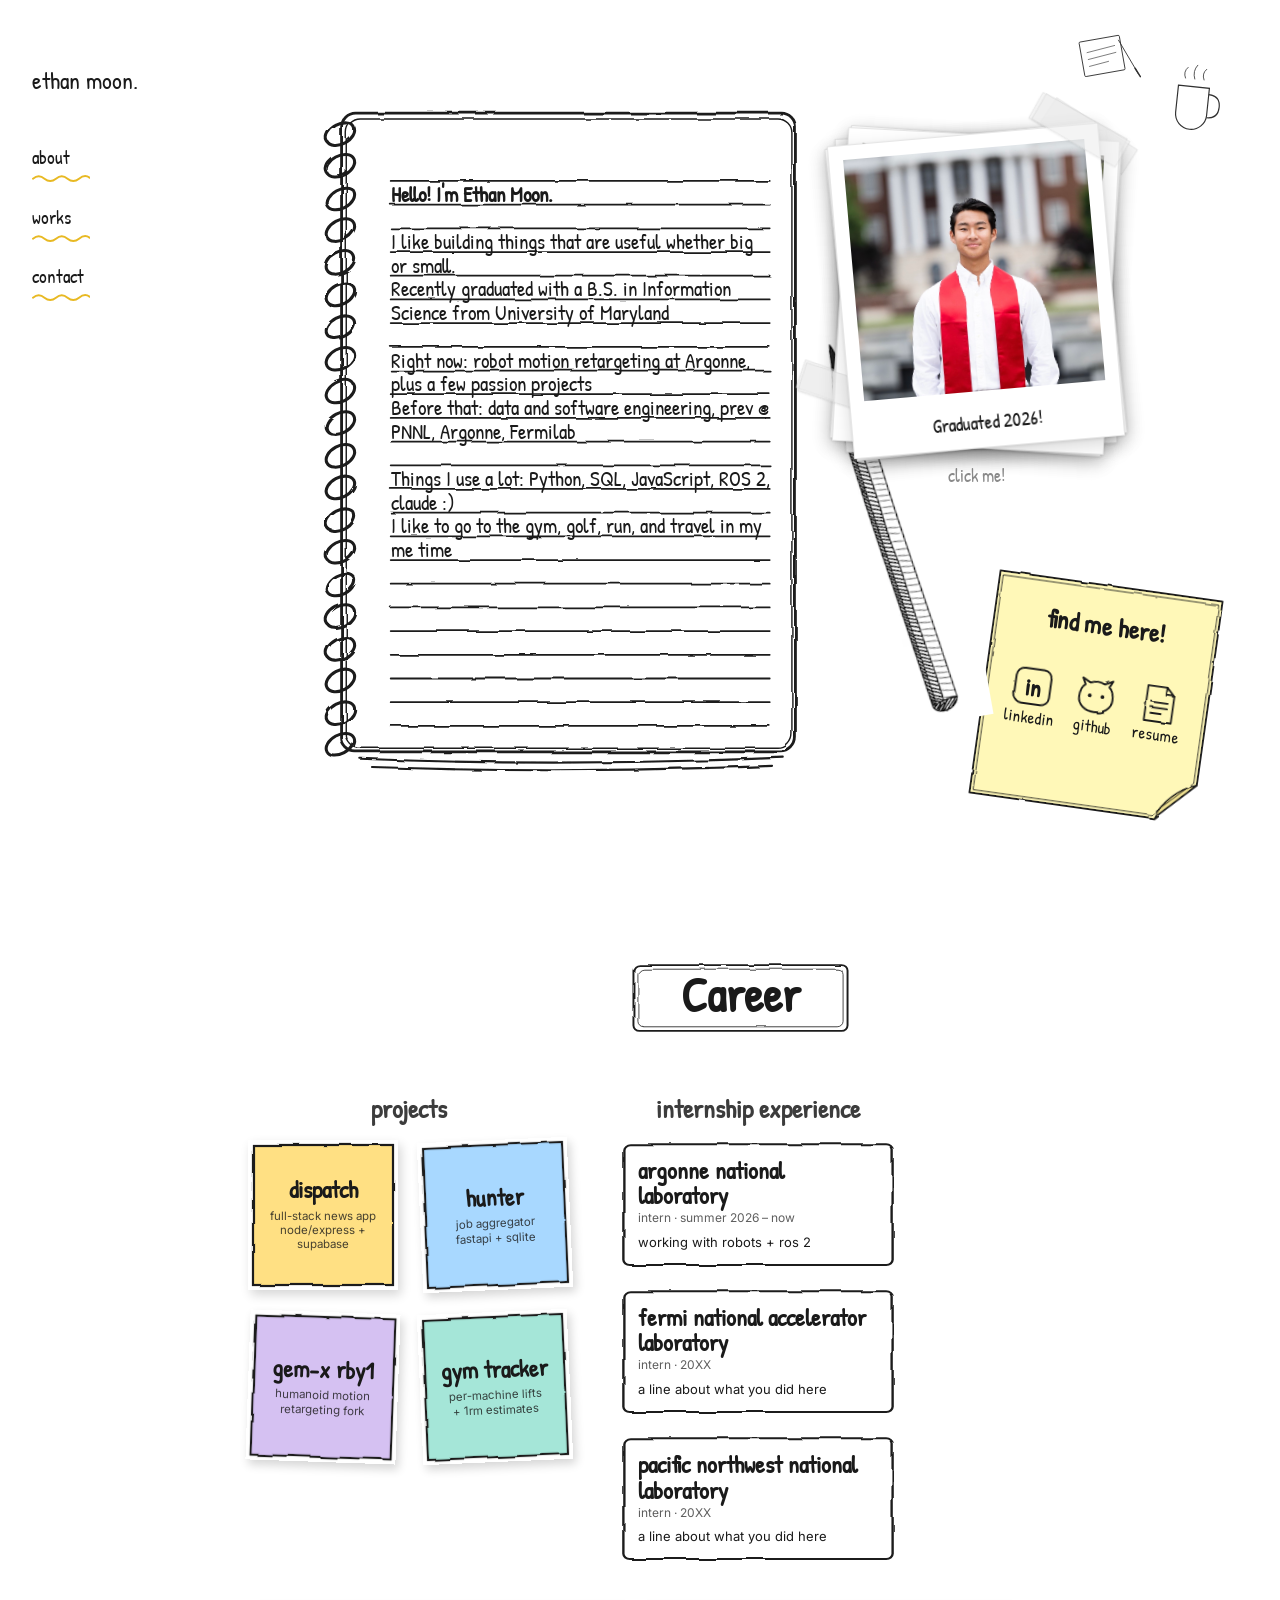
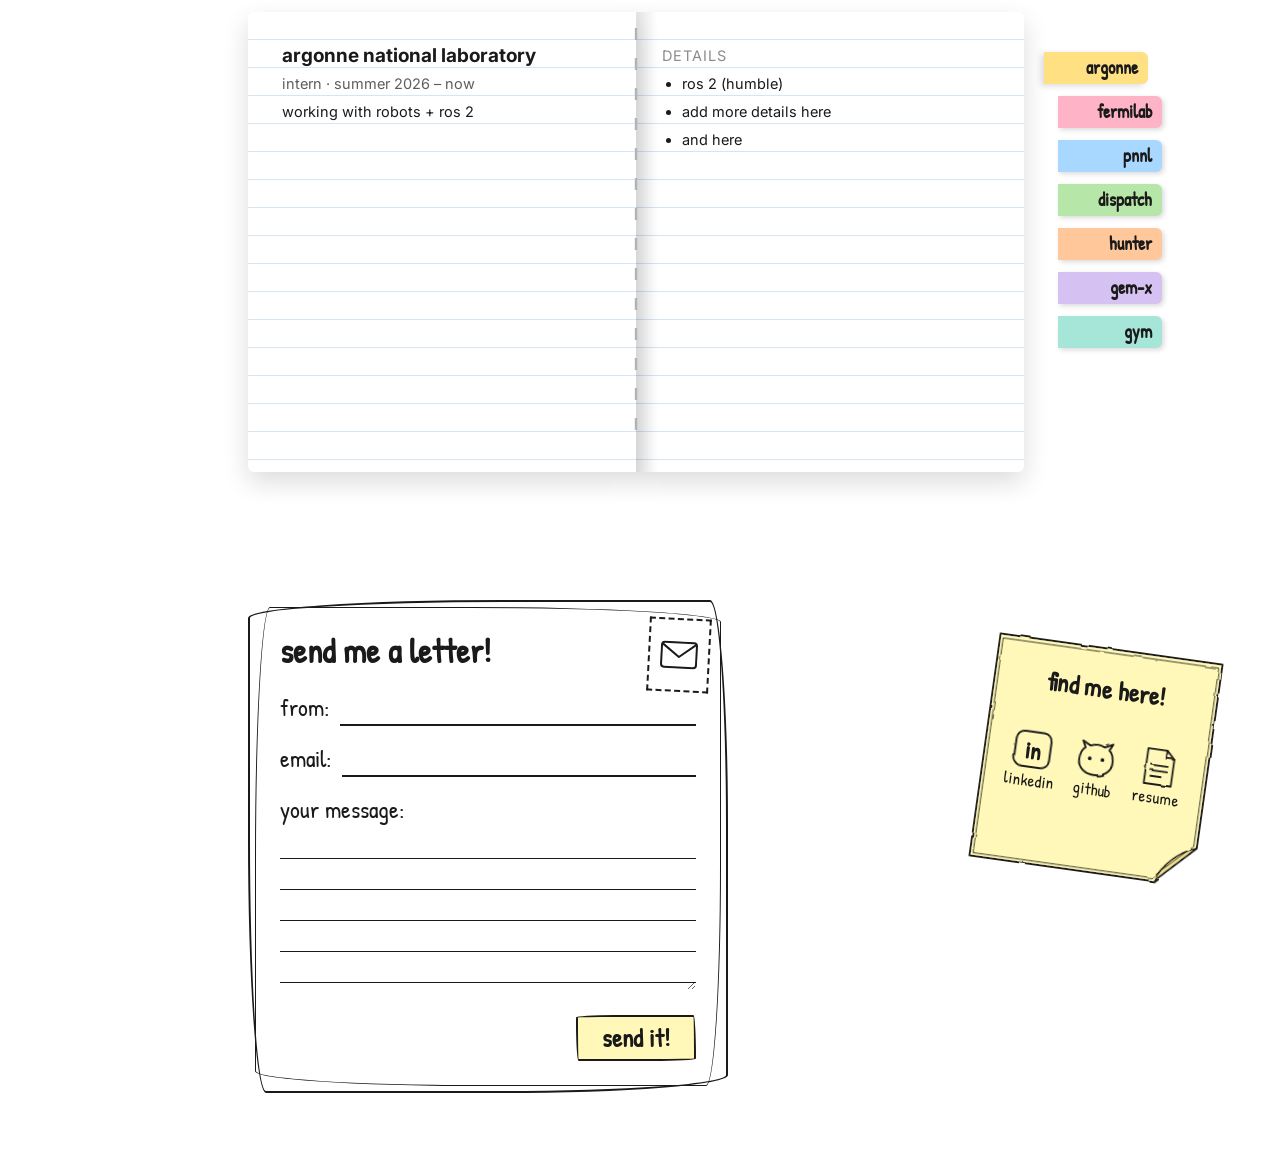
==== index.html @ f95b5dbd "Rework works layout: projects grid + internships, notebook below - Projects go from a single row of " ====
<!DOCTYPE html>
<html lang="en">
<head>
  <meta charset="UTF-8">
  <meta name="viewport" content="width=device-width, initial-scale=1.0">
  <title>ethan moon.</title>
  <link rel="preconnect" href="https://fonts.googleapis.com">
  <link rel="preconnect" href="https://fonts.gstatic.com" crossorigin>
  <link href="https://fonts.googleapis.com/css2?family=Inter:wght@400&family=Patrick+Hand&display=swap" rel="stylesheet">
  <link rel="stylesheet" href="style.css">
</head>
<body>
  <aside class="sidebar">
    <div class="sidebar__brand">ethan moon.</div>
    <nav class="sidebar__nav">
      <a href="#about" class="sidebar__nav-link sidebar__nav-link--active" aria-current="true">
        about
        <svg class="squiggle" viewBox="0 0 60 10" aria-hidden="true">
          <path d="M1,6 Q7,1 13,6 T25,6 T37,6 T49,6 T60,5"/>
        </svg>
      </a>
      <a href="#works" class="sidebar__nav-link">
        works
        <svg class="squiggle" viewBox="0 0 60 10" aria-hidden="true">
          <path d="M1,6 Q7,1 13,6 T25,6 T37,6 T49,6 T60,5"/>
        </svg>
      </a>
      <a href="#contact" class="sidebar__nav-link">
        contact
        <svg class="squiggle" viewBox="0 0 60 10" aria-hidden="true">
          <path d="M1,6 Q7,1 13,6 T25,6 T37,6 T49,6 T60,5"/>
        </svg>
      </a>
    </nav>
  </aside>

  <main class="content">
    <h1 class="sr-only">ethan moon.</h1>

    <section id="about" class="page-section">
      <h2 class="sr-only">about</h2>

      <div class="doodles">
        <svg class="doodle doodle--notebook" viewBox="0 0 120 90" aria-hidden="true">
          <rect x="10" y="10" width="70" height="60" rx="2" transform="rotate(-6 45 40)" fill="none" stroke-width="1.5"/>
          <line x1="20" y1="30" x2="70" y2="26" stroke-width="1" transform="rotate(-6 45 40)"/>
          <line x1="20" y1="42" x2="70" y2="38" stroke-width="1" transform="rotate(-6 45 40)"/>
          <line x1="20" y1="54" x2="55" y2="51" stroke-width="1" transform="rotate(-6 45 40)"/>
          <line x1="75" y1="15" x2="105" y2="75" stroke-width="1.5" stroke-linecap="round"/>
          <line x1="100" y1="65" x2="108" y2="80" stroke-width="2.5" stroke-linecap="round"/>
        </svg>
        <svg class="doodle doodle--mug" viewBox="0 0 90 100" aria-hidden="true">
          <path d="M20 40 h40 v35 a20 20 0 0 1 -40 0 z" fill="none" stroke-width="1.5"/>
          <path d="M60 48 q15 0 15 15 t-15 15" fill="none" stroke-width="1.5"/>
          <path class="doodle--mug__steam doodle--mug__steam--1" d="M28 30 q-4 -8 2 -14" fill="none" stroke-width="1" stroke-linecap="round"/>
          <path class="doodle--mug__steam doodle--mug__steam--2" d="M40 30 q-4 -10 2 -18" fill="none" stroke-width="1" stroke-linecap="round"/>
          <path class="doodle--mug__steam doodle--mug__steam--3" d="M52 30 q-4 -8 2 -14" fill="none" stroke-width="1" stroke-linecap="round"/>
        </svg>
      </div>

      <div class="about-layout">
        <div class="notebook">
          <svg class="notebook-art" viewBox="0 0 520 650" xmlns="http://www.w3.org/2000/svg" aria-hidden="true">
            <defs>
              <filter id="sketch" x="-8%" y="-8%" width="116%" height="116%">
                <feTurbulence type="fractalNoise" baseFrequency="0.04" numOctaves="2" seed="7" result="noise"/>
                <feDisplacementMap in="SourceGraphic" in2="noise" scale="3"/>
              </filter>
              <ellipse id="coil" rx="13" ry="8.5" transform="rotate(-28)" fill="none" stroke="#1a1a1a" stroke-width="2.6"/>
            </defs>

            <g filter="url(#sketch)" stroke="#1a1a1a" stroke-linecap="round">
              <path d="M96 594 Q270 601 458 593" fill="none" stroke-width="1.8"/>
              <path d="M106 601 Q270 607 448 600" fill="none" stroke-width="1.8"/>

              <rect x="80" y="42" width="388" height="546" rx="12" fill="#fff" stroke-width="2.4"/>
              <rect x="84" y="47" width="381" height="538" rx="12" fill="none" stroke-width="1.2"/>

              <g stroke-width="1.5">
                <line x1="122" y1="100" x2="446" y2="100"/>
                <line x1="122" y1="120.254" x2="446" y2="120.254"/>
                <line x1="122" y1="140.509" x2="446" y2="140.509"/>
                <line x1="122" y1="160.763" x2="446" y2="160.763"/>
                <line x1="122" y1="181.017" x2="446" y2="181.017"/>
                <line x1="122" y1="201.272" x2="446" y2="201.272"/>
                <line x1="122" y1="221.526" x2="446" y2="221.526"/>
                <line x1="122" y1="241.781" x2="446" y2="241.781"/>
                <line x1="122" y1="262.035" x2="446" y2="262.035"/>
                <line x1="122" y1="282.289" x2="446" y2="282.289"/>
                <line x1="122" y1="302.544" x2="446" y2="302.544"/>
                <line x1="122" y1="322.798" x2="446" y2="322.798"/>
                <line x1="122" y1="343.052" x2="446" y2="343.052"/>
                <line x1="122" y1="363.307" x2="446" y2="363.307"/>
                <line x1="122" y1="383.561" x2="446" y2="383.561"/>
                <line x1="122" y1="403.815" x2="446" y2="403.815"/>
                <line x1="122" y1="424.07" x2="446" y2="424.07"/>
                <line x1="122" y1="444.324" x2="446" y2="444.324"/>
                <line x1="122" y1="464.579" x2="446" y2="464.579"/>
                <line x1="122" y1="484.833" x2="446" y2="484.833"/>
                <line x1="122" y1="505.087" x2="446" y2="505.087"/>
                <line x1="122" y1="525.342" x2="446" y2="525.342"/>
                <line x1="122" y1="545.596" x2="446" y2="545.596"/>
                <line x1="122" y1="565.85" x2="446" y2="565.85"/>
              </g>
            </g>

            <g filter="url(#sketch)">
              <use href="#coil" x="79" y="60"/>
              <use href="#coil" x="79" y="87"/>
              <use href="#coil" x="79" y="115"/>
              <use href="#coil" x="79" y="142"/>
              <use href="#coil" x="79" y="170"/>
              <use href="#coil" x="79" y="197"/>
              <use href="#coil" x="79" y="225"/>
              <use href="#coil" x="79" y="252"/>
              <use href="#coil" x="79" y="280"/>
              <use href="#coil" x="79" y="307"/>
              <use href="#coil" x="79" y="335"/>
              <use href="#coil" x="79" y="362"/>
              <use href="#coil" x="79" y="390"/>
              <use href="#coil" x="79" y="417"/>
              <use href="#coil" x="79" y="445"/>
              <use href="#coil" x="79" y="472"/>
              <use href="#coil" x="79" y="500"/>
              <use href="#coil" x="79" y="527"/>
              <use href="#coil" x="79" y="555"/>
              <use href="#coil" x="79" y="582"/>
            </g>
          </svg>
          <div class="notebook__page">
            <p class="notebook__line">&nbsp;</p>
            <p class="notebook__line notebook__line--title">Hello! I'm Ethan Moon.</p>
            <p class="notebook__line">&nbsp;</p>
            <p class="notebook__line">I like building things that are useful whether big or small.</p>
            <p class="notebook__line">Recently graduated with a B.S. in Information Science from University of Maryland</p>
            <p class="notebook__line">&nbsp;</p>
            <p class="notebook__line">Right now: robot motion retargeting at Argonne, plus a few passion projects</p>
            <p class="notebook__line">Before that: data and software engineering, prev @ PNNL, Argonne, Fermilab</p>
            <p class="notebook__line">&nbsp;</p>
            <p class="notebook__line">Things I use a lot: Python, SQL, JavaScript, ROS 2, claude :)</p>
            <p class="notebook__line">I like to go to the gym, golf, run, and travel in my me time</p>
          </div>
          <img class="notebook__pencil" src="assets/pencil.png" alt="" aria-hidden="true">
        </div>

        <section class="photos-section">
          <div class="stack-wrap">
            <div class="stack" id="stack" tabindex="0" role="button"
                 aria-label="photo stack, press left or right arrow to flip through"></div>
            <p class="photos-hint">click me!</p>
          </div>

          <svg class="sticky-note" viewBox="0 0 340 340" xmlns="http://www.w3.org/2000/svg">
            <defs>
              <filter id="sticky-sketch-about" x="-15%" y="-15%" width="130%" height="130%">
                <feTurbulence type="fractalNoise" baseFrequency="0.04" numOctaves="2" seed="11" result="noise"/>
                <feDisplacementMap in="SourceGraphic" in2="noise" scale="3"/>
              </filter>
            </defs>

            <g transform="rotate(8 170 170)">
              <g filter="url(#sticky-sketch-about)" stroke="#1a1a1a" stroke-linejoin="round">
                <path d="M30 30 H310 V262 L262 310 H30 Z" fill="#fff8b8" stroke-width="2.4"/>
                <path d="M310 262 L262 310 C270 288 288 270 310 262 Z" fill="#f2e392" stroke-width="2"/>
                <path d="M34 35 H306 V260 L259 306 H34 Z" fill="none" stroke-width="1.1"/>
              </g>

              <text x="170" y="92" text-anchor="middle" font-size="32" font-weight="700">find me here!</text>

              <a href="https://www.linkedin.com/in/ethanmoon17/" target="_blank" rel="noopener">
                <title>my linkedin</title>
                <g class="sticky-note__link">
                  <rect x="54" y="138" width="72" height="88" fill="transparent" stroke="none"/>
                  <g filter="url(#sticky-sketch-about)">
                    <rect x="68" y="146" width="44" height="44" rx="10" fill="none" stroke="#1a1a1a" stroke-width="2.4"/>
                  </g>
                  <text x="90" y="180" text-anchor="middle" font-size="30" font-weight="700">in</text>
                  <text x="90" y="214" text-anchor="middle" font-size="21">linkedin</text>
                </g>
              </a>

              <a href="https://github.com/ethanhmoon" target="_blank" rel="noopener">
                <title>my github</title>
                <g class="sticky-note__link">
                  <rect x="134" y="138" width="72" height="88" fill="transparent" stroke="none"/>
                  <g filter="url(#sticky-sketch-about)" transform="translate(170 170)">
                    <path d="M-21 2 C-21 -7 -19 -11 -15 -14 L-19 -22 L-9 -17 C-3 -20 3 -20 9 -17 L19 -22 L15 -14 C19 -11 21 -7 21 2 C21 12 12 19 0 19 C-12 19 -21 12 -21 2 Z"
                          fill="none" stroke="#1a1a1a" stroke-width="2.4" stroke-linejoin="round"/>
                    <circle cx="-8" cy="-1" r="2.3" fill="#1a1a1a"/>
                    <circle cx="8" cy="-1" r="2.3" fill="#1a1a1a"/>
                  </g>
                  <text x="170" y="214" text-anchor="middle" font-size="21">github</text>
                </g>
              </a>

              <a href="assets/ethanmoon-resume.pdf" download>
                <title>download my resume</title>
                <g class="sticky-note__link">
                  <rect x="214" y="138" width="72" height="88" fill="transparent" stroke="none"/>
                  <g filter="url(#sticky-sketch-about)" stroke="#1a1a1a" stroke-width="2.2" fill="none" stroke-linecap="round" stroke-linejoin="round">
                    <path d="M233 146 H257 L267 156 V190 H233 Z"/>
                    <path d="M257 146 V156 H267"/>
                    <line x1="240" y1="166" x2="260" y2="166"/>
                    <line x1="240" y1="173" x2="260" y2="173"/>
                    <line x1="240" y1="180" x2="253" y2="180"/>
                  </g>
                  <text x="250" y="214" text-anchor="middle" font-size="21">resume</text>
                </g>
              </a>
            </g>
          </svg>
        </section>
      </div>
    </section>

    <section id="works" class="page-section">
      <h2 class="sr-only">works</h2>

      <!-- shared hand-drawn sketch filter used by the header, stickies and cards -->
      <svg width="0" height="0" style="position:absolute" aria-hidden="true">
        <filter id="sk" x="-6%" y="-6%" width="112%" height="112%">
          <feTurbulence type="fractalNoise" baseFrequency="0.028" numOctaves="2" seed="9" result="n"/>
          <feDisplacementMap in="SourceGraphic" in2="n" scale="4"/>
        </filter>
      </svg>

      <div class="career-header">
        <div class="sk-title">
          <svg class="sk-border" viewBox="0 0 300 108" preserveAspectRatio="none">
            <rect x="6" y="6" width="288" height="96" rx="8" fill="#fff" stroke="#1a1a1a" stroke-width="2.6" filter="url(#sk)"/>
            <rect x="12" y="12" width="276" height="84" rx="8" fill="none" stroke="#1a1a1a" stroke-width="1.1" filter="url(#sk)"/>
          </svg>
          <span>Career</span>
        </div>
      </div>

      <div class="works-layout">
        <div class="projects">
          <div class="section-tag">projects</div>
          <div class="sticky-row">
            <a class="pnote" data-item="dispatch" href="#" onclick="return false" style="--c:#ffe083">
              <svg class="sk-fill" viewBox="0 0 150 150" preserveAspectRatio="none">
                <rect x="5" y="5" width="140" height="140" fill="#ffe083" stroke="#1a1a1a" stroke-width="2.2" filter="url(#sk)"/>
              </svg>
              <span class="pname">dispatch</span>
              <span class="pblurb">full-stack news app<br>node/express + supabase</span>
            </a>
            <a class="pnote" data-item="hunter" href="#" onclick="return false" style="--c:#a8d8ff">
              <svg class="sk-fill" viewBox="0 0 150 150" preserveAspectRatio="none">
                <rect x="5" y="5" width="140" height="140" fill="#a8d8ff" stroke="#1a1a1a" stroke-width="2.2" filter="url(#sk)"/>
              </svg>
              <span class="pname">hunter</span>
              <span class="pblurb">job aggregator<br>fastapi + sqlite</span>
            </a>
            <a class="pnote" data-item="gemx" href="#" onclick="return false" style="--c:#d5c1f2">
              <svg class="sk-fill" viewBox="0 0 150 150" preserveAspectRatio="none">
                <rect x="5" y="5" width="140" height="140" fill="#d5c1f2" stroke="#1a1a1a" stroke-width="2.2" filter="url(#sk)"/>
              </svg>
              <span class="pname">gem-x rby1</span>
              <span class="pblurb">humanoid motion<br>retargeting fork</span>
            </a>
            <a class="pnote" data-item="gym" href="#" onclick="return false" style="--c:#a5e6d8">
              <svg class="sk-fill" viewBox="0 0 150 150" preserveAspectRatio="none">
                <rect x="5" y="5" width="140" height="140" fill="#a5e6d8" stroke="#1a1a1a" stroke-width="2.2" filter="url(#sk)"/>
              </svg>
              <span class="pname">gym tracker</span>
              <span class="pblurb">per-machine lifts<br>+ 1rm estimates</span>
            </a>
          </div>
        </div>

        <div class="internships">
          <div class="section-tag">internship experience</div>
          <div class="intern-row">
            <button class="icard" data-item="argonne">
              <svg class="sk-frame" viewBox="0 0 260 150" preserveAspectRatio="none">
                <rect x="5" y="5" width="250" height="140" rx="6" fill="#fff" stroke="#1a1a1a" stroke-width="2.2" filter="url(#sk)"/>
              </svg>
              <h4>argonne national laboratory</h4>
              <p class="role">intern &middot; summer 2026 &ndash; now</p>
              <p>working with robots + ros 2</p>
            </button>
            <button class="icard" data-item="fermilab">
              <svg class="sk-frame" viewBox="0 0 260 150" preserveAspectRatio="none">
                <rect x="5" y="5" width="250" height="140" rx="6" fill="#fff" stroke="#1a1a1a" stroke-width="2.2" filter="url(#sk)"/>
              </svg>
              <h4>fermi national accelerator laboratory</h4>
              <p class="role">intern &middot; 20XX</p>
              <p>a line about what you did here</p>
            </button>
            <button class="icard" data-item="pnnl">
              <svg class="sk-frame" viewBox="0 0 260 150" preserveAspectRatio="none">
                <rect x="5" y="5" width="250" height="140" rx="6" fill="#fff" stroke="#1a1a1a" stroke-width="2.2" filter="url(#sk)"/>
              </svg>
              <h4>pacific northwest national laboratory</h4>
              <p class="role">intern &middot; 20XX</p>
              <p>a line about what you did here</p>
            </button>
          </div>
        </div>
      </div>

      <div class="career-book" id="careerBook">
        <div class="m-title">Ethan's Career &mdash; Vol #1</div>

        <div class="book-3d">
          <div class="spread">

            <!-- RIGHT inside page: DETAILS -->
            <div class="page-right ruled">
              <div class="dt" data-item="argonne">
                <p class="cap">details</p>
                <ul>
                  <li>ros 2 (humble)</li>
                  <li>add more details here</li>
                  <li>and here</li>
                </ul>
              </div>
              <div class="dt hidden" data-item="fermilab">
                <p class="cap">details</p>
                <ul><li>detail one</li><li>detail two</li></ul>
              </div>
              <div class="dt hidden" data-item="pnnl">
                <p class="cap">details</p>
                <ul><li>detail one</li><li>detail two</li></ul>
              </div>
              <div class="dt hidden" data-item="dispatch">
                <p class="cap">details</p>
                <ul><li>node/express + supabase</li><li>repo: add a link here</li></ul>
              </div>
              <div class="dt hidden" data-item="hunter">
                <p class="cap">details</p>
                <ul><li>fastapi + jinja2 + sqlite</li><li>repo: add a link here</li></ul>
              </div>
              <div class="dt hidden" data-item="gemx">
                <p class="cap">details</p>
                <ul><li>adds rby1 (rainbow robotics) alongside unitree g1</li><li>repo: add a link here</li></ul>
              </div>
              <div class="dt hidden" data-item="gym">
                <p class="cap">details</p>
                <ul><li>per-machine logging, grouped by muscle</li><li>repo: add a link here</li></ul>
              </div>
            </div>

            <!-- the flipping leaf: front = cover, back = LEFT page (overviews) -->
            <div class="leaf">

              <!-- COVER -->
              <div class="face cover">
                <svg class="coil" width="20" height="460" viewBox="0 0 20 460" fill="none" stroke="rgba(255,255,255,.6)" stroke-width="2.4">
                  <ellipse cx="10" cy="18"  rx="8" ry="6" transform="rotate(-16 10 18)"/>
                  <ellipse cx="10" cy="52"  rx="8" ry="6" transform="rotate(-16 10 52)"/>
                  <ellipse cx="10" cy="86"  rx="8" ry="6" transform="rotate(-16 10 86)"/>
                  <ellipse cx="10" cy="120" rx="8" ry="6" transform="rotate(-16 10 120)"/>
                  <ellipse cx="10" cy="154" rx="8" ry="6" transform="rotate(-16 10 154)"/>
                  <ellipse cx="10" cy="188" rx="8" ry="6" transform="rotate(-16 10 188)"/>
                  <ellipse cx="10" cy="222" rx="8" ry="6" transform="rotate(-16 10 222)"/>
                  <ellipse cx="10" cy="256" rx="8" ry="6" transform="rotate(-16 10 256)"/>
                  <ellipse cx="10" cy="290" rx="8" ry="6" transform="rotate(-16 10 290)"/>
                  <ellipse cx="10" cy="324" rx="8" ry="6" transform="rotate(-16 10 324)"/>
                  <ellipse cx="10" cy="358" rx="8" ry="6" transform="rotate(-16 10 358)"/>
                  <ellipse cx="10" cy="392" rx="8" ry="6" transform="rotate(-16 10 392)"/>
                  <ellipse cx="10" cy="426" rx="8" ry="6" transform="rotate(-16 10 426)"/>
                </svg>

                <div class="label">
                  <div class="kicker">portfolio</div>
                  <div class="title">Ethan's<br>Career</div>
                  <div class="rule"></div>
                  <div class="vol">Vol #1</div>
                </div>

                <svg class="star" width="30" height="30" viewBox="0 0 30 30" fill="none" stroke="rgba(255,255,255,.85)" stroke-width="2" stroke-linejoin="round">
                  <path d="M15 3 l3.2 8.4 L27 12 l-6.6 5.2 L22.6 26 L15 20.8 L7.4 26 l2.2 -8.8 L3 12 l8.8 -.6 Z"/>
                </svg>

                <div class="hint">scroll over to open &darr;</div>
              </div>

              <!-- LEFT inside page: OVERVIEWS -->
              <div class="face leaf-back ruled">
                <div class="ov" data-item="argonne">
                  <h3>argonne national laboratory</h3>
                  <p class="sub">intern &middot; summer 2026 &ndash; now</p>
                  <p>working with robots + ros 2</p>
                </div>
                <div class="ov hidden" data-item="fermilab">
                  <h3>fermi national accelerator laboratory</h3>
                  <p class="sub">intern &middot; 20XX</p>
                  <p>a line about what you did here</p>
                </div>
                <div class="ov hidden" data-item="pnnl">
                  <h3>pacific northwest national laboratory</h3>
                  <p class="sub">intern &middot; 20XX</p>
                  <p>a line about what you did here</p>
                </div>
                <div class="ov hidden" data-item="dispatch">
                  <h3>dispatch</h3>
                  <p class="sub">project</p>
                  <p>full-stack news app (node/express + supabase)</p>
                </div>
                <div class="ov hidden" data-item="hunter">
                  <h3>hunter</h3>
                  <p class="sub">project</p>
                  <p>job aggregator with a multi-source pipeline (fastapi + sqlite)</p>
                </div>
                <div class="ov hidden" data-item="gemx">
                  <h3>gem-x rby1</h3>
                  <p class="sub">project</p>
                  <p>fork of nvidia gem-x adding rby1 humanoid motion retargeting</p>
                </div>
                <div class="ov hidden" data-item="gym">
                  <h3>gym tracker</h3>
                  <p class="sub">project</p>
                  <p>logs my lifts per machine + tracks estimated 1rm</p>
                </div>
              </div>
            </div>

            <!-- page-turn sheet (blank ruled page that sweeps across on tab switch) -->
            <div class="turn ruled"></div>

            <!-- center spiral + gutter shadow, shown once open -->
            <div class="gutter"></div>
            <svg class="spiral" width="20" height="420" viewBox="0 0 20 420" fill="none" stroke="#b0b4b8" stroke-width="2.4">
              <line x1="10" y1="6" x2="10" y2="18"/><line x1="10" y1="36" x2="10" y2="48"/>
              <line x1="10" y1="66" x2="10" y2="78"/><line x1="10" y1="96" x2="10" y2="108"/>
              <line x1="10" y1="126" x2="10" y2="138"/><line x1="10" y1="156" x2="10" y2="168"/>
              <line x1="10" y1="186" x2="10" y2="198"/><line x1="10" y1="216" x2="10" y2="228"/>
              <line x1="10" y1="246" x2="10" y2="258"/><line x1="10" y1="276" x2="10" y2="288"/>
              <line x1="10" y1="306" x2="10" y2="318"/><line x1="10" y1="336" x2="10" y2="348"/>
              <line x1="10" y1="366" x2="10" y2="378"/><line x1="10" y1="396" x2="10" y2="408"/>
            </svg>

          </div>
        </div>

        <!-- sticky tabs -->
        <div class="stickies">
          <button class="sticky active" data-item="argonne"  style="background:#ffe083">argonne</button>
          <button class="sticky" data-item="fermilab" style="background:#ffb3c6">fermilab</button>
          <button class="sticky" data-item="pnnl"     style="background:#a8d8ff">pnnl</button>
          <button class="sticky" data-item="dispatch" style="background:#b6e6a8">dispatch</button>
          <button class="sticky" data-item="hunter"   style="background:#ffc79a">hunter</button>
          <button class="sticky" data-item="gemx"     style="background:#d5c1f2">gem-x</button>
          <button class="sticky" data-item="gym"      style="background:#a5e6d8">gym</button>
        </div>
      </div>
    </section>

    <section id="contact" class="page-section">
      <h2 class="sr-only">contact</h2>

      <div class="contact-layout">
        <form class="letter" action="https://formspree.io/f/YOUR_FORM_ID" method="POST">
          <div class="stamp">
            <svg width="38" height="28" viewBox="0 0 38 28" fill="none" stroke="#1a1a1a" stroke-width="2" stroke-linejoin="round" aria-hidden="true">
              <rect x="1.5" y="1.5" width="35" height="25" rx="3"/>
              <path d="M2 3 L19 16 L36 3"/>
            </svg>
          </div>

          <h2>send me a letter!</h2>

          <div class="row">
            <label for="name">from:</label>
            <input id="name" name="name" type="text" required>
          </div>

          <div class="row">
            <label for="email">email:</label>
            <input id="email" name="email" type="email" required>
          </div>

          <div class="message-label"><label for="message">your message:</label></div>
          <textarea id="message" name="message" required></textarea>

          <button class="send" type="submit">send it!</button>
        </form>

        <div class="contact-sticky">
          <svg class="sticky-note" viewBox="0 0 340 340" xmlns="http://www.w3.org/2000/svg">
            <defs>
              <filter id="sticky-sketch-contact" x="-15%" y="-15%" width="130%" height="130%">
                <feTurbulence type="fractalNoise" baseFrequency="0.04" numOctaves="2" seed="11" result="noise"/>
                <feDisplacementMap in="SourceGraphic" in2="noise" scale="3"/>
              </filter>
            </defs>

            <g transform="rotate(8 170 170)">
              <g filter="url(#sticky-sketch-contact)" stroke="#1a1a1a" stroke-linejoin="round">
                <path d="M30 30 H310 V262 L262 310 H30 Z" fill="#fff8b8" stroke-width="2.4"/>
                <path d="M310 262 L262 310 C270 288 288 270 310 262 Z" fill="#f2e392" stroke-width="2"/>
                <path d="M34 35 H306 V260 L259 306 H34 Z" fill="none" stroke-width="1.1"/>
              </g>

              <text x="170" y="92" text-anchor="middle" font-size="32" font-weight="700">find me here!</text>

              <a href="https://www.linkedin.com/in/ethanmoon17/" target="_blank" rel="noopener">
                <title>my linkedin</title>
                <g class="sticky-note__link">
                  <rect x="54" y="138" width="72" height="88" fill="transparent" stroke="none"/>
                  <g filter="url(#sticky-sketch-contact)">
                    <rect x="68" y="146" width="44" height="44" rx="10" fill="none" stroke="#1a1a1a" stroke-width="2.4"/>
                  </g>
                  <text x="90" y="180" text-anchor="middle" font-size="30" font-weight="700">in</text>
                  <text x="90" y="214" text-anchor="middle" font-size="21">linkedin</text>
                </g>
              </a>

              <a href="https://github.com/ethanhmoon" target="_blank" rel="noopener">
                <title>my github</title>
                <g class="sticky-note__link">
                  <rect x="134" y="138" width="72" height="88" fill="transparent" stroke="none"/>
                  <g filter="url(#sticky-sketch-contact)" transform="translate(170 170)">
                    <path d="M-21 2 C-21 -7 -19 -11 -15 -14 L-19 -22 L-9 -17 C-3 -20 3 -20 9 -17 L19 -22 L15 -14 C19 -11 21 -7 21 2 C21 12 12 19 0 19 C-12 19 -21 12 -21 2 Z"
                          fill="none" stroke="#1a1a1a" stroke-width="2.4" stroke-linejoin="round"/>
                    <circle cx="-8" cy="-1" r="2.3" fill="#1a1a1a"/>
                    <circle cx="8" cy="-1" r="2.3" fill="#1a1a1a"/>
                  </g>
                  <text x="170" y="214" text-anchor="middle" font-size="21">github</text>
                </g>
              </a>

              <a href="assets/ethanmoon-resume.pdf" download>
                <title>download my resume</title>
                <g class="sticky-note__link">
                  <rect x="214" y="138" width="72" height="88" fill="transparent" stroke="none"/>
                  <g filter="url(#sticky-sketch-contact)" stroke="#1a1a1a" stroke-width="2.2" fill="none" stroke-linecap="round" stroke-linejoin="round">
                    <path d="M233 146 H257 L267 156 V190 H233 Z"/>
                    <path d="M257 146 V156 H267"/>
                    <line x1="240" y1="166" x2="260" y2="166"/>
                    <line x1="240" y1="173" x2="260" y2="173"/>
                    <line x1="240" y1="180" x2="253" y2="180"/>
                  </g>
                  <text x="250" y="214" text-anchor="middle" font-size="21">resume</text>
                </g>
              </a>
            </g>
          </svg>
        </div>
      </div>
    </section>
  </main>

  <script src="photos.js" defer></script>
  <script src="career-book.js" defer></script>
  <script src="scroll-spy.js" defer></script>
</body>
</html>
---- style.css ----
:root {
  --color-text: #1a1a1a;
  --color-bg: #ffffff;
  --color-accent: #e8b923;
  --sidebar-width: 200px;
}

html {
  scroll-behavior: smooth;
}

.sr-only {
  position: absolute;
  width: 1px;
  height: 1px;
  padding: 0;
  margin: -1px;
  overflow: hidden;
  clip-path: inset(50%);
  white-space: nowrap;
}

* {
  box-sizing: border-box;
}

body {
  margin: 0;
  display: flex;
  min-height: 100vh;
  background: var(--color-bg);
  color: var(--color-text);
  font-family: 'Inter', -apple-system, BlinkMacSystemFont, "Segoe UI", sans-serif;
}

.sidebar {
  position: sticky;
  top: 0;
  align-self: flex-start;
  width: var(--sidebar-width);
  flex-shrink: 0;
  padding: 4rem 2rem;
}

.sidebar__brand {
  font-family: 'Patrick Hand', cursive;
  font-size: 1.5rem;
  margin-bottom: 3rem;
}

.sidebar__nav {
  display: flex;
  flex-direction: column;
  gap: 1.25rem;
}

.sidebar__nav-link {
  display: inline-flex;
  flex-direction: column;
  align-items: flex-start;
  width: fit-content;
  font-family: 'Patrick Hand', cursive;
  font-size: 1.2rem;
  color: var(--color-text);
  text-decoration: none;
}

.squiggle {
  display: block;
  width: 3em;
  height: 0.6em;
  margin-top: 2px;
  opacity: 0;
  transition: opacity 0.2s ease;
}

.sidebar__nav-link--active .squiggle {
  opacity: 1;
}

.squiggle path {
  fill: none;
  stroke: var(--color-accent);
  stroke-width: 2;
  stroke-linecap: round;
}

.content {
  flex: 1;
  position: relative;
  padding: 0 3rem;
}

.page-section {
  padding: 4rem 0;
}

.doodles {
  position: absolute;
  top: 2rem;
  right: 3rem;
  display: flex;
  align-items: flex-start;
  gap: 1rem;
  opacity: 0.9;
}

.doodle {
  width: 70px;
  height: auto;
  stroke: var(--color-text);
}

.doodle--notebook {
  transform: rotate(-4deg);
}

.doodle--mug {
  transform: rotate(6deg);
  margin-top: 1.5rem;
  pointer-events: bounding-box;
}

.doodle--mug__steam {
  transform-box: fill-box;
  transform-origin: bottom center;
}

.doodle--mug:hover .doodle--mug__steam {
  animation: steam-wiggle 0.7s ease-in-out infinite;
}

.doodle--mug:hover .doodle--mug__steam--2 {
  animation-delay: 0.12s;
}

.doodle--mug:hover .doodle--mug__steam--3 {
  animation-delay: 0.24s;
}

@keyframes steam-wiggle {
  0%, 100% {
    transform: translateX(0) rotate(0deg);
  }
  50% {
    transform: translateX(1.5px) rotate(6deg);
  }
}

.about-layout {
  display: flex;
  gap: 3rem;
  align-items: flex-start;
  flex-wrap: wrap;
}

.lines {
  max-width: 480px;
}

.line {
  font-size: 1.05rem;
  line-height: 1.6;
  margin: 1.5rem 0;
}

.text-link {
  color: var(--color-text);
  text-decoration: underline;
}

.notebook {
  container-type: inline-size;
  position: relative;
  width: min(608.26px, 100%);
  aspect-ratio: 520 / 650;
}

.notebook-art {
  display: block;
  width: 100%;
  height: 100%;
}

.notebook__page {
  position: absolute;
  left: 23.46cqw;
  right: 14.23cqw;
  top: 15.62cqw;
  bottom: 9.61cqw;
  overflow: hidden;
}

.notebook__pencil {
  position: absolute;
  top: 42cqw;
  right: -11cqw;
  width: 18.9cqw;
  height: auto;
  display: block;
  transform: rotate(-10deg);
  transform-origin: top center;
}

.notebook__line {
  font-family: 'Patrick Hand', cursive;
  font-size: 21px;
  line-height: 23.7px;
  margin: 0;
  color: #1a1a1a;
}

.notebook__line--title {
  font-weight: 700;
}

.work-section {
  margin: 3rem 0;
}

.work-section:first-child {
  margin-top: 0;
}

.work-title {
  display: block;
  width: 100%;
  height: auto;
  margin-bottom: 1rem;
}

/* ============================================================
   CAREER BOOK — works section: header, project sticky notes,
   flip-book, internship cards. Colors/shadows/animations kept as
   provided (same scoped-exception reasoning as .polaroid/.letter:
   this component's whole interaction model depends on them).
   ============================================================ */

.works-layout {
  display: flex;
  gap: 3rem;
  align-items: flex-start;
  flex-wrap: wrap;
}

.career-book { --page-h: 460px; --ink: #1a1a1a;
  display: flex; align-items: flex-start;
  width: 100%; max-width: 900px; margin-top: 3rem;
  font-family: 'Inter', -apple-system, BlinkMacSystemFont, "Segoe UI", sans-serif; color: var(--ink); }

/* 3D stage for the open/close flip */
.book-3d { position: relative; flex: 1; height: var(--page-h); perspective: 2200px; z-index: 2; }
.spread  { position: absolute; inset: 0; transform-style: preserve-3d;
           transform: translateX(-25%);           /* closed: cover centered */
           transition: transform .95s cubic-bezier(.2,.72,.2,1); }
.open .spread { transform: translateX(0); }        /* open: full two-page spread */

/* a ruled page look, shared by both inside pages */
.ruled { background:
    repeating-linear-gradient(transparent, transparent 27px, #d7e4f4 27px, #d7e4f4 28px),
    #fff; }

/* RIGHT inside page (details) — sits under the cover until opened */
.page-right { position: absolute; left: 50%; top: 0; width: 50%; height: 100%;
    border-radius: 0 6px 6px 0; box-shadow: 0 10px 26px rgba(0,0,0,.14);
    padding: 30px 34px 24px 26px; box-sizing: border-box; overflow: auto; }

/* the cover leaf: front = book cover, back = LEFT inside page (overview) */
.leaf { position: absolute; left: 50%; top: 0; width: 50%; height: 100%;
    transform-origin: 0 50%; transform-style: preserve-3d;
    transform: rotateY(0deg); z-index: 5;
    transition: transform .95s cubic-bezier(.2,.72,.2,1); }
.open .leaf { transform: rotateY(-180deg); }
.face { position: absolute; inset: 0; backface-visibility: hidden;
    -webkit-backface-visibility: hidden; box-sizing: border-box; }

/* ---- the cover face ---- */
.cover { border-radius: 6px 10px 10px 6px;
    background:
      radial-gradient(120% 90% at 30% 15%, #6f8f86 0%, #5c7a72 55%, #4e6a63 100%);
    box-shadow: 0 14px 30px rgba(0,0,0,.22);
    display: flex; flex-direction: column; align-items: center; justify-content: center;
    padding: 30px; overflow: hidden; }
/* spiral coil down the cover's spine (left edge) */
.cover .coil { position: absolute; left: 10px; top: 0; height: 100%; }
/* the taped-on label */
.label { background: #fdfaf0; color: #1a1a1a; width: 78%;
    padding: 22px 16px 26px; text-align: center; transform: rotate(-1.5deg);
    box-shadow: 0 6px 16px rgba(0,0,0,.28);
    border: 1px solid #e7e0cd; }
.label .kicker { font-family: 'Inter', -apple-system, BlinkMacSystemFont, "Segoe UI", sans-serif; font-size: 11px; letter-spacing: 3px;
    text-transform: uppercase; opacity: .55; }
.label .title { font-family: 'Patrick Hand', cursive; font-weight: 700;
    font-size: 40px; line-height: 1.02; margin: 8px 0 6px; }
.label .rule { width: 60%; height: 2px; background: #1a1a1a; margin: 8px auto; opacity: .8; }
.label .vol  { font-family: 'Patrick Hand', cursive; font-weight: 700; font-size: 26px; }
/* little corner star doodle */
.cover .star { position: absolute; bottom: 20px; right: 22px; opacity: .8; }
/* "scroll to open" hint, fades away on open */
.hint { position: absolute; bottom: 16px; left: 0; right: 0; text-align: center;
    font-family: 'Patrick Hand', cursive; font-size: 20px; color: #eef4f1;
    opacity: .9; transition: opacity .4s; }
.open .hint { opacity: 0; }

/* ---- the back of the leaf = LEFT inside page (overview) ---- */
.leaf-back { transform: rotateY(180deg); border-radius: 6px 0 0 6px;
    box-shadow: 0 10px 26px rgba(0,0,0,.14);
    padding: 30px 26px 24px 34px; overflow: auto; }

/* spiral binding shown in the center gutter once open */
.spiral { position: absolute; left: 50%; top: 10px; transform: translateX(-50%);
    z-index: 6; opacity: 0; transition: opacity .5s .35s; pointer-events: none; }
.open .spiral { opacity: 1; }
/* soft gutter shadow */
.gutter { position: absolute; top: 0; bottom: 0; left: 50%; width: 42px;
    transform: translateX(-50%); z-index: 4; pointer-events: none; opacity: 0;
    transition: opacity .5s .35s;
    background: linear-gradient(90deg, transparent, rgba(0,0,0,.09) 45%, rgba(0,0,0,.09) 55%, transparent); }
.open .gutter { opacity: 1; }

/* page text */
.page-right h3, .leaf-back h3 { margin: 0; font-size: 19px; line-height: 28px; }
.sub  { margin: 0; font-size: 13px; line-height: 28px; opacity: .7; }
.page-right p, .leaf-back p { margin: 0; font-size: 14.5px; line-height: 28px; }
.page-right ul, .leaf-back ul { margin: 0 0 0 20px; padding: 0; font-size: 14.5px; line-height: 28px; }
.cap { font-size: 12px; line-height: 28px; opacity: .5; text-transform: uppercase; letter-spacing: 1px; }
.page-right a, .leaf-back a { color: var(--ink); }
.career-book .hidden { display: none; }

/* sticky tabs poking out the right edge — appear as it opens */
.stickies { display: flex; flex-direction: column; gap: 12px; padding-top: 40px;
    margin-left: 20px; opacity: 0; transform: translateX(10px);
    transition: opacity .5s .3s, transform .5s .3s; }
.open .stickies { opacity: 1; transform: translateX(0); }
.sticky { font-family: 'Patrick Hand', cursive; font-size: 18px; font-weight: 700; color: var(--ink);
    border: none; width: 104px; text-align: right; padding: 3px 10px 4px 22px;
    border-radius: 0 6px 6px 0; box-shadow: 2px 2px 5px rgba(0,0,0,.15);
    cursor: pointer; position: relative; z-index: 1;
    transform: translateX(14px);                 /* others stick out on the sheet edge */
    transition: transform .2s ease, box-shadow .2s ease; }
.sticky:hover  { transform: translateX(18px); }  /* unselected slide further out on hover */
.sticky.active,
.sticky.active:hover {
    transform: translateX(0);                    /* pulled in so it rests ON the page a little */
    box-shadow: -3px 2px 6px rgba(0,0,0,.14);    /* soft shadow — sits on the sheet */
    z-index: 3; }                                /* above the paper so the sliver shows */

/* a page-turn sheet: sweeps over the right page when you switch tabs */
.turn { position: absolute; left: 50%; top: 0; width: 50%; height: 100%;
    transform-origin: 0 50%; transform: rotateY(0deg); z-index: 7;
    border-radius: 0 6px 6px 0; box-shadow: -8px 10px 26px rgba(0,0,0,.16);
    backface-visibility: hidden; -webkit-backface-visibility: hidden;
    opacity: 0; pointer-events: none; }
.turning .turn { animation: pageturn .5s ease-in forwards; }
@keyframes pageturn {
  0%   { opacity: 1; transform: rotateY(0deg); }
  99%  { opacity: 1; }
  100% { opacity: 0; transform: rotateY(-168deg); }
}
/* gentle settle for the freshly shown content */
.career-book .enter { animation: settle .34s ease both; }
@keyframes settle { from { opacity: 0; transform: translateY(5px); } to { opacity: 1; transform: none; } }

@media (prefers-reduced-motion: reduce) {
  .spread, .leaf, .spiral, .gutter, .stickies { transition: none !important; }
  .turning .turn, .career-book .enter { animation: none !important; }
}

/* ---------- sketched header ---------- */
.career-header { width: 100%; max-width: 900px; margin: 0 auto 56px; text-align: center; }
.sk-title { position: relative; display: inline-block; padding: 10px 52px 16px; }
.sk-title .sk-border { position: absolute; inset: 0; width: 100%; height: 100%; overflow: visible; }
.sk-title span { position: relative; font-family: 'Patrick Hand', cursive; font-weight: 700;
    font-size: 48px; line-height: 1; color: var(--ink); }

/* section tag (small handwritten label above a group) */
.section-tag { font-family: 'Patrick Hand', cursive; font-weight: 700; font-size: 26px;
    text-align: center; margin: 0 0 14px; opacity: .85; }

/* ---------- projects as sticky notes ---------- */
.projects { flex-shrink: 0; max-width: 322px; }
.sticky-row { display: grid; grid-template-columns: repeat(2, 150px); gap: 22px; }
.pnote { position: relative; width: 150px; height: 150px; cursor: pointer;
    display: flex; flex-direction: column; align-items: center; justify-content: center;
    text-align: center; text-decoration: none; color: var(--ink);
    padding: 14px 12px; box-sizing: border-box;
    box-shadow: 3px 5px 10px rgba(0,0,0,.16);
    transition: transform .16s ease; }
.pnote:nth-child(2n)   { transform: rotate(-2.5deg); }
.pnote:nth-child(3n)   { transform: rotate(2deg); }
.pnote:hover           { transform: translateY(-5px) rotate(0deg); }
.pnote .sk-fill { position: absolute; inset: 0; width: 100%; height: 100%; z-index: 0; overflow: visible; }
.pnote .pname { position: relative; z-index: 1; font-family: 'Patrick Hand', cursive;
    font-weight: 700; font-size: 24px; line-height: 1.05; }
.pnote .pblurb { position: relative; z-index: 1; font-family: 'Inter', -apple-system, BlinkMacSystemFont, "Segoe UI", sans-serif;
    font-size: 11.5px; line-height: 1.25; margin-top: 6px; opacity: .8; }

/* ---------- internship experience: side column next to the notebook ---------- */
.internships { flex-shrink: 0; width: min(280px, 100%); }
.intern-row { display: flex; flex-direction: column; gap: 18px; }
.icard { position: relative; text-align: left;
    background: transparent; border: none; cursor: pointer; color: var(--ink);
    padding: 18px 20px; transition: transform .16s ease; }
.icard:hover { transform: translateY(-4px); }
.icard .sk-frame { position: absolute; inset: 0; width: 100%; height: 100%; z-index: 0; overflow: visible; }
.icard > * { position: relative; z-index: 1; }
.icard h4 { margin: 0; font-family: 'Patrick Hand', cursive; font-weight: 700; font-size: 24px; line-height: 1.05; }
.icard .role { margin: 2px 0 6px; font-family: 'Inter', -apple-system, BlinkMacSystemFont, "Segoe UI", sans-serif; font-size: 12px; opacity: .7; }
.icard p { margin: 0; font-family: 'Inter', -apple-system, BlinkMacSystemFont, "Segoe UI", sans-serif; font-size: 13px; line-height: 1.4; }

.m-title { display: none; }

@media (max-width: 700px) {
  .career-book { flex-direction: column; }
  .book-3d { perspective: none; height: auto; }
  .spread { position: static; transform: none !important; }
  .leaf   { position: static; width: 100%; transform: none !important; }
  .face   { position: static; backface-visibility: visible; }
  .cover  { display: none; }
  .leaf-back { transform: none; border-radius: 6px 6px 0 0; }
  .page-right { position: static; width: 100%; border-radius: 0 0 6px 6px; }
  .spiral, .gutter { display: none; }
  .stickies { flex-direction: row; flex-wrap: wrap; gap: 8px; margin: 12px 0 0;
      opacity: 1 !important; transform: none !important; padding-top: 0; }
  .sticky { width: auto; text-align: center; border-radius: 6px;
      transform: none !important; box-shadow: 2px 2px 5px rgba(0,0,0,.15); }
  .sticky.active { box-shadow: none; outline: 2px solid rgba(0,0,0,.25); }
  .m-title { display: block; font-family: 'Patrick Hand', cursive; font-weight: 700;
      font-size: 30px; text-align: center; margin-bottom: 10px; }
}

.photos-section {
  flex-shrink: 0;
  width: min(272px, 100%);
  text-align: center;
  margin-top: 3rem;
  margin-left: auto;
}

.photos-hint {
  color: #8a8a8a;
  font-family: 'Patrick Hand', cursive;
  font-size: 1.1rem;
  margin: 1rem 0 0;
}

.sticky-note {
  display: block;
  width: 100%;
  height: auto;
  margin-top: 1.5rem;
}

.sticky-note text {
  font-family: 'Patrick Hand', cursive;
  fill: var(--color-text);
}

.sticky-note__link {
  transition: transform 0.15s ease;
}

.sticky-note a:hover .sticky-note__link {
  transform: translateY(-3px);
}

.contact-layout {
  display: flex;
  gap: 3rem;
  align-items: flex-start;
  flex-wrap: wrap;
}

.contact-sticky {
  flex-shrink: 0;
  width: min(272px, 100%);
  margin-left: auto;
}

/* Same scoped exception as .polaroid/.notebook: hand-drawn
   stationery needs a visible (if wobbly) edge to read as a page. */
.letter {
  position: relative;
  width: 100%;
  max-width: 480px;
  padding: 26px 30px 30px;
  background: var(--color-bg);
  border: 2px solid var(--color-text);
  border-radius: 255px 18px 225px 18px / 18px 225px 18px 255px;
  font-family: 'Patrick Hand', cursive;
  color: var(--color-text);
}

.letter::after {
  content: "";
  position: absolute;
  inset: 5px;
  border: 1px solid var(--color-text);
  border-radius: 15px 250px 15px 220px / 250px 15px 220px 15px;
  pointer-events: none;
}

.letter h2 {
  margin: 0 0 18px;
  font-size: 2.1rem;
  font-weight: 700;
}

.letter .stamp {
  position: absolute;
  top: 16px;
  right: 16px;
  width: 62px;
  height: 74px;
  border: 2px dashed var(--color-text);
  transform: rotate(3deg);
  display: flex;
  align-items: center;
  justify-content: center;
}

.letter .row {
  display: flex;
  align-items: baseline;
  gap: 10px;
  margin-bottom: 16px;
  font-size: 1.5rem;
}

.letter .row input {
  flex: 1;
  border: none;
  border-bottom: 2px solid var(--color-text);
  background: transparent;
  font-family: 'Patrick Hand', cursive;
  font-size: 1.35rem;
  color: var(--color-text);
  outline: none;
}

.letter .message-label {
  font-size: 1.5rem;
  margin-bottom: 4px;
}

.letter textarea {
  width: 100%;
  height: 161px;
  border: none;
  resize: vertical;
  padding: 0;
  outline: none;
  font-family: 'Patrick Hand', cursive;
  font-size: 1.35rem;
  color: var(--color-text);
  line-height: 30px;
  background: repeating-linear-gradient(
    transparent,
    transparent 29px,
    var(--color-text) 29px,
    var(--color-text) 30px,
    transparent 30px,
    transparent 31px
  );
}

.letter input:focus,
.letter textarea:focus {
  background-color: #fffdea;
}

.letter .send {
  display: block;
  margin: 20px 0 0 auto;
  padding: 4px 24px;
  font-family: 'Patrick Hand', cursive;
  font-size: 1.55rem;
  font-weight: 700;
  color: var(--color-text);
  background: #fff8b8;
  border: 2px solid var(--color-text);
  border-radius: 225px 15px 255px 15px / 15px 255px 15px 225px;
  cursor: pointer;
  transition: transform 0.15s ease;
}

.letter .send:hover {
  transform: translateY(-2px) rotate(-1deg);
}

.stack-wrap {
  transform: translate(-120px, -50px);
}

.stack {
  position: relative;
  width: 100%;
  aspect-ratio: 340 / 392;
  margin: 0 auto;
  outline: none;
}

.stack:focus-visible {
  outline: 3px solid var(--color-accent);
  outline-offset: 16px;
}

/* Scoped exception to the sitewide no-border/no-shadow rule: the
   polaroid card's border + shadow are what read as a physical photo. */
.polaroid {
  position: absolute;
  inset: 0;
  background: var(--color-bg);
  padding: 14px 14px 0;
  border: 1px solid #e6e6e6;
  box-shadow: 0 6px 18px rgba(0, 0, 0, 0.16), 0 1px 3px rgba(0, 0, 0, 0.10);
  cursor: grab;
  touch-action: none;
  user-select: none;
  -webkit-user-select: none;
  will-change: transform;
  transition: transform 0.45s cubic-bezier(0.22, 1, 0.36, 1);
}

.polaroid.dragging {
  transition: none;
  cursor: grabbing;
}

.polaroid img {
  display: block;
  width: 100%;
  aspect-ratio: 1 / 1;
  object-fit: cover;
  background: #f0f0f0;
  pointer-events: none;
}

.polaroid .caption {
  font-family: 'Patrick Hand', cursive;
  font-size: 1.2rem;
  color: var(--color-text);
  height: 62px;
  display: flex;
  align-items: center;
  justify-content: center;
}

.polaroid::before {
  content: "";
  position: absolute;
  width: 95px;
  height: 28px;
  background: rgba(235, 235, 235, 0.55);
  border: 1px solid rgba(0, 0, 0, 0.05);
  box-shadow: 0 1px 2px rgba(0, 0, 0, 0.06);
  display: none;
}

.polaroid.tape-tr::before { display: block; top: -10px;   right: -32px; transform: rotate(35deg); }
.polaroid.tape-bl::before { display: block; bottom: 34px; left:  -36px; transform: rotate(15deg); }

@media (prefers-reduced-motion: reduce) {
  .polaroid {
    transition-duration: 0.01s;
  }

  .doodle--mug:hover .doodle--mug__steam {
    animation: none;
  }

  .sticky-note__link {
    transition-duration: 0.01s;
  }

  .letter .send {
    transition-duration: 0.01s;
  }
}

@media (min-width: 1200px) {
  .photos-section {
    margin-top: 7.5rem;
  }
}

@media (max-width: 640px) {
  body {
    flex-direction: column;
  }

  .sidebar {
    width: auto;
    padding: 2rem 2rem 0.5rem;
  }

  .content {
    padding: 0 2rem;
  }

  .page-section {
    padding: 1.5rem 0 2.5rem;
  }

  .doodles {
    position: static;
    margin-bottom: 2rem;
  }

  .doodle--mug {
    margin-top: 0;
  }
}
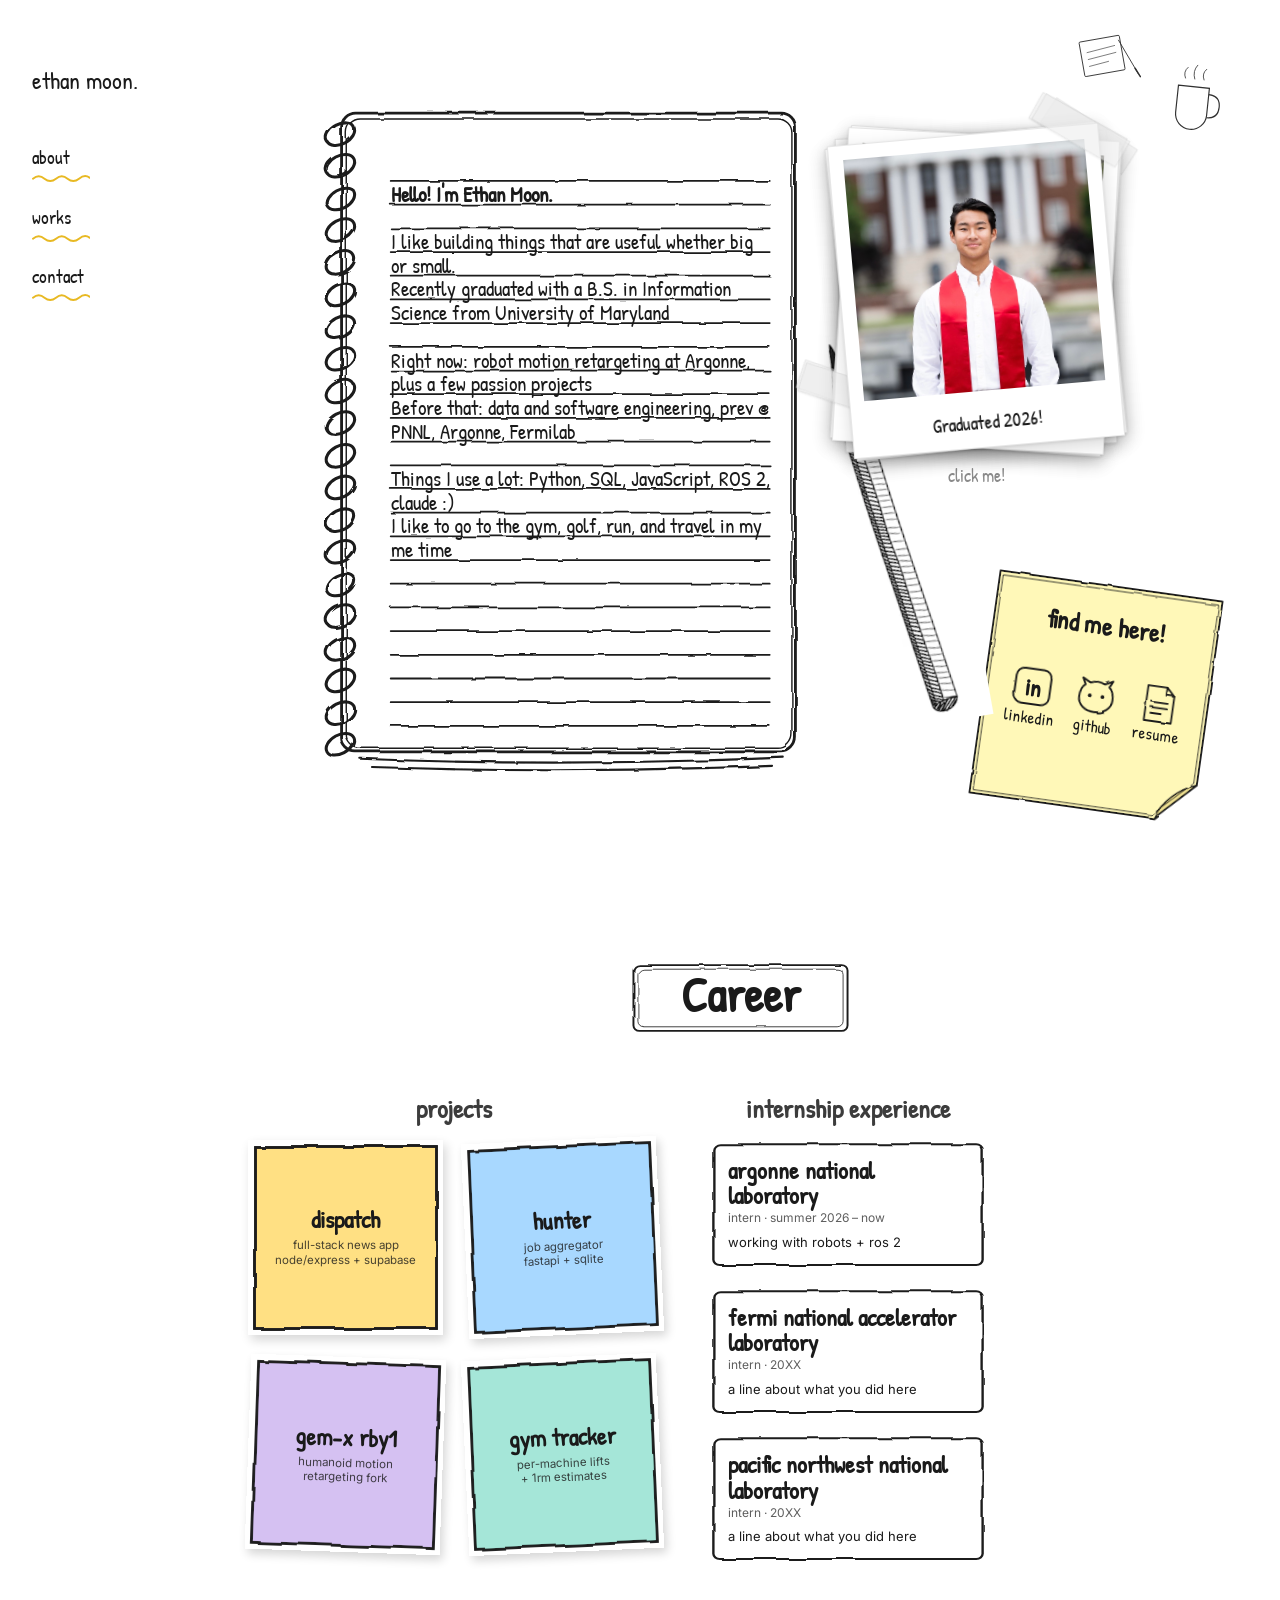
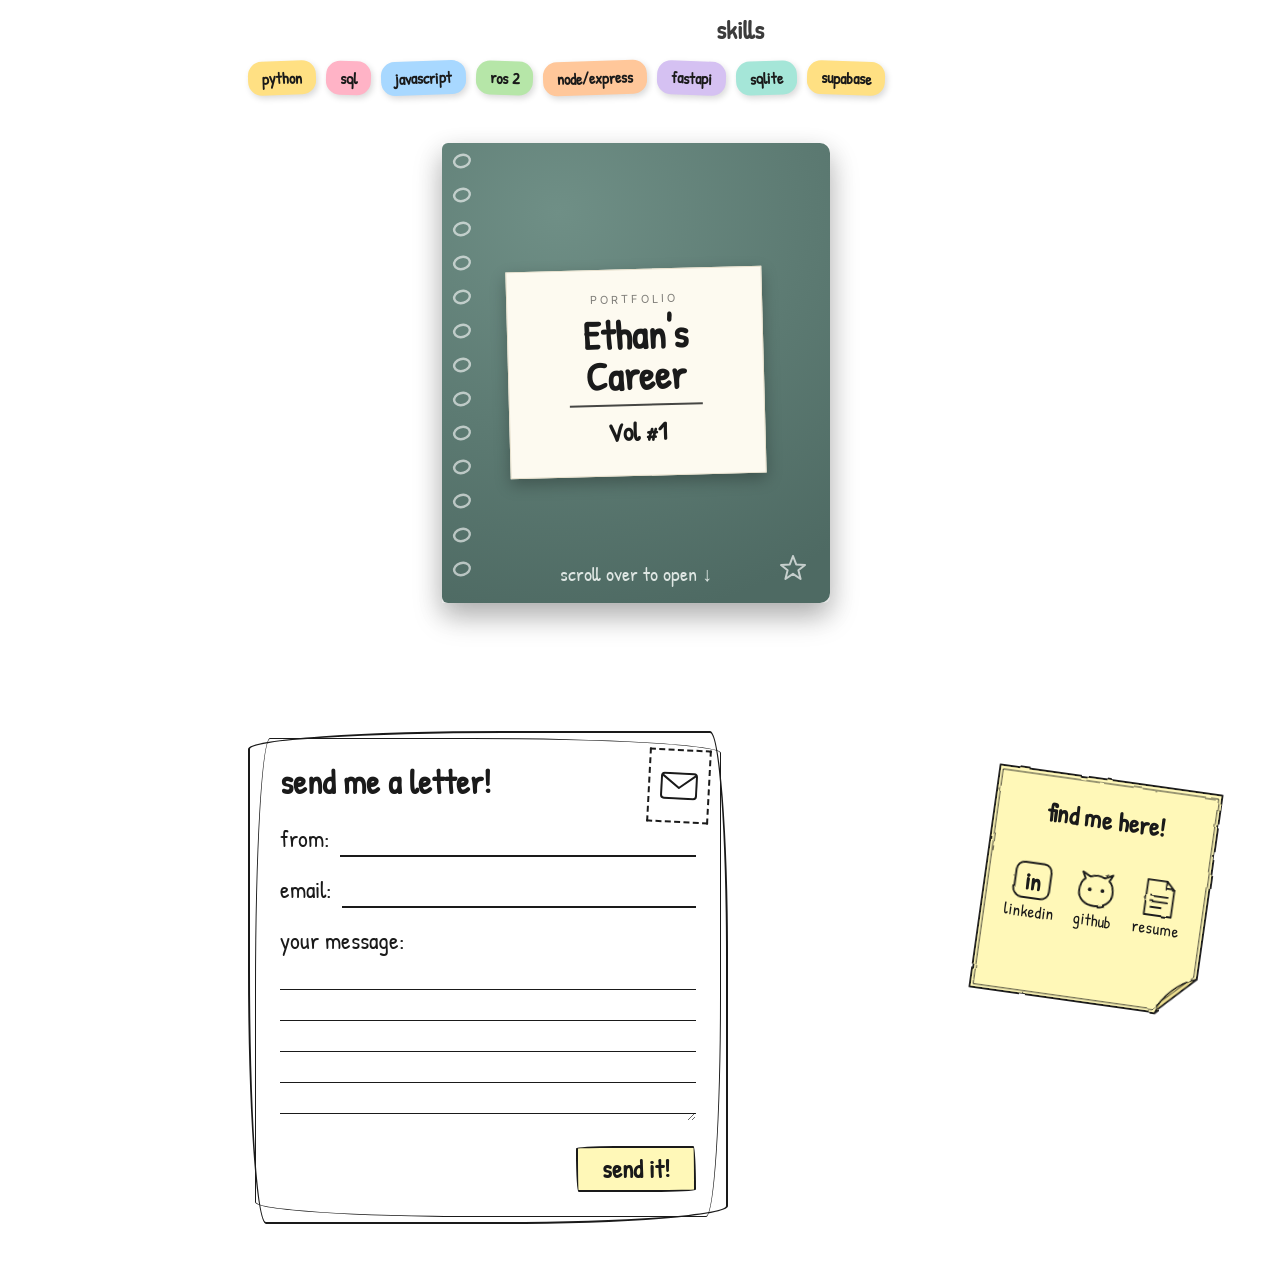
==== commit 087c239a: "Add colorful skills section to the right of internship experience New third column in .works-layout:" ====
--- a/index.html
+++ b/index.html
@@ -298,6 +298,20 @@
             </button>
           </div>
         </div>
+
+        <div class="skills">
+          <div class="section-tag">skills</div>
+          <div class="skills-row">
+            <span class="skill-tag" style="background:#ffe083">python</span>
+            <span class="skill-tag" style="background:#ffb3c6">sql</span>
+            <span class="skill-tag" style="background:#a8d8ff">javascript</span>
+            <span class="skill-tag" style="background:#b6e6a8">ros 2</span>
+            <span class="skill-tag" style="background:#ffc79a">node/express</span>
+            <span class="skill-tag" style="background:#d5c1f2">fastapi</span>
+            <span class="skill-tag" style="background:#a5e6d8">sqlite</span>
+            <span class="skill-tag" style="background:#ffe083">supabase</span>
+          </div>
+        </div>
       </div>
 
       <div class="career-book" id="careerBook">
--- a/style.css
+++ b/style.css
@@ -378,9 +378,9 @@
     text-align: center; margin: 0 0 14px; opacity: .85; }
 
 /* ---------- projects as sticky notes ---------- */
-.projects { flex-shrink: 0; max-width: 322px; }
-.sticky-row { display: grid; grid-template-columns: repeat(2, 150px); gap: 22px; }
-.pnote { position: relative; width: 150px; height: 150px; cursor: pointer;
+.projects { flex-shrink: 0; max-width: 412px; }
+.sticky-row { display: grid; grid-template-columns: repeat(2, 195px); gap: 22px; }
+.pnote { position: relative; width: 195px; height: 195px; cursor: pointer;
     display: flex; flex-direction: column; align-items: center; justify-content: center;
     text-align: center; text-decoration: none; color: var(--ink);
     padding: 14px 12px; box-sizing: border-box;
@@ -407,6 +407,22 @@
 .icard h4 { margin: 0; font-family: 'Patrick Hand', cursive; font-weight: 700; font-size: 24px; line-height: 1.05; }
 .icard .role { margin: 2px 0 6px; font-family: 'Inter', -apple-system, BlinkMacSystemFont, "Segoe UI", sans-serif; font-size: 12px; opacity: .7; }
 .icard p { margin: 0; font-family: 'Inter', -apple-system, BlinkMacSystemFont, "Segoe UI", sans-serif; font-size: 13px; line-height: 1.4; }
+
+/* ---------- skills: colorful tags, right of internship experience ---------- */
+.skills { flex: 1 1 200px; min-width: 200px; }
+.skills-row { display: flex; flex-wrap: wrap; gap: 10px; align-content: flex-start; }
+.skill-tag {
+  display: inline-block;
+  font-family: 'Patrick Hand', cursive;
+  font-weight: 700;
+  font-size: 16px;
+  color: var(--ink);
+  padding: 6px 14px;
+  border-radius: 14px;
+  box-shadow: 2px 3px 6px rgba(0,0,0,.15);
+}
+.skill-tag:nth-child(odd)  { transform: rotate(-2deg); }
+.skill-tag:nth-child(even) { transform: rotate(2deg); }
 
 .m-title { display: none; }
 
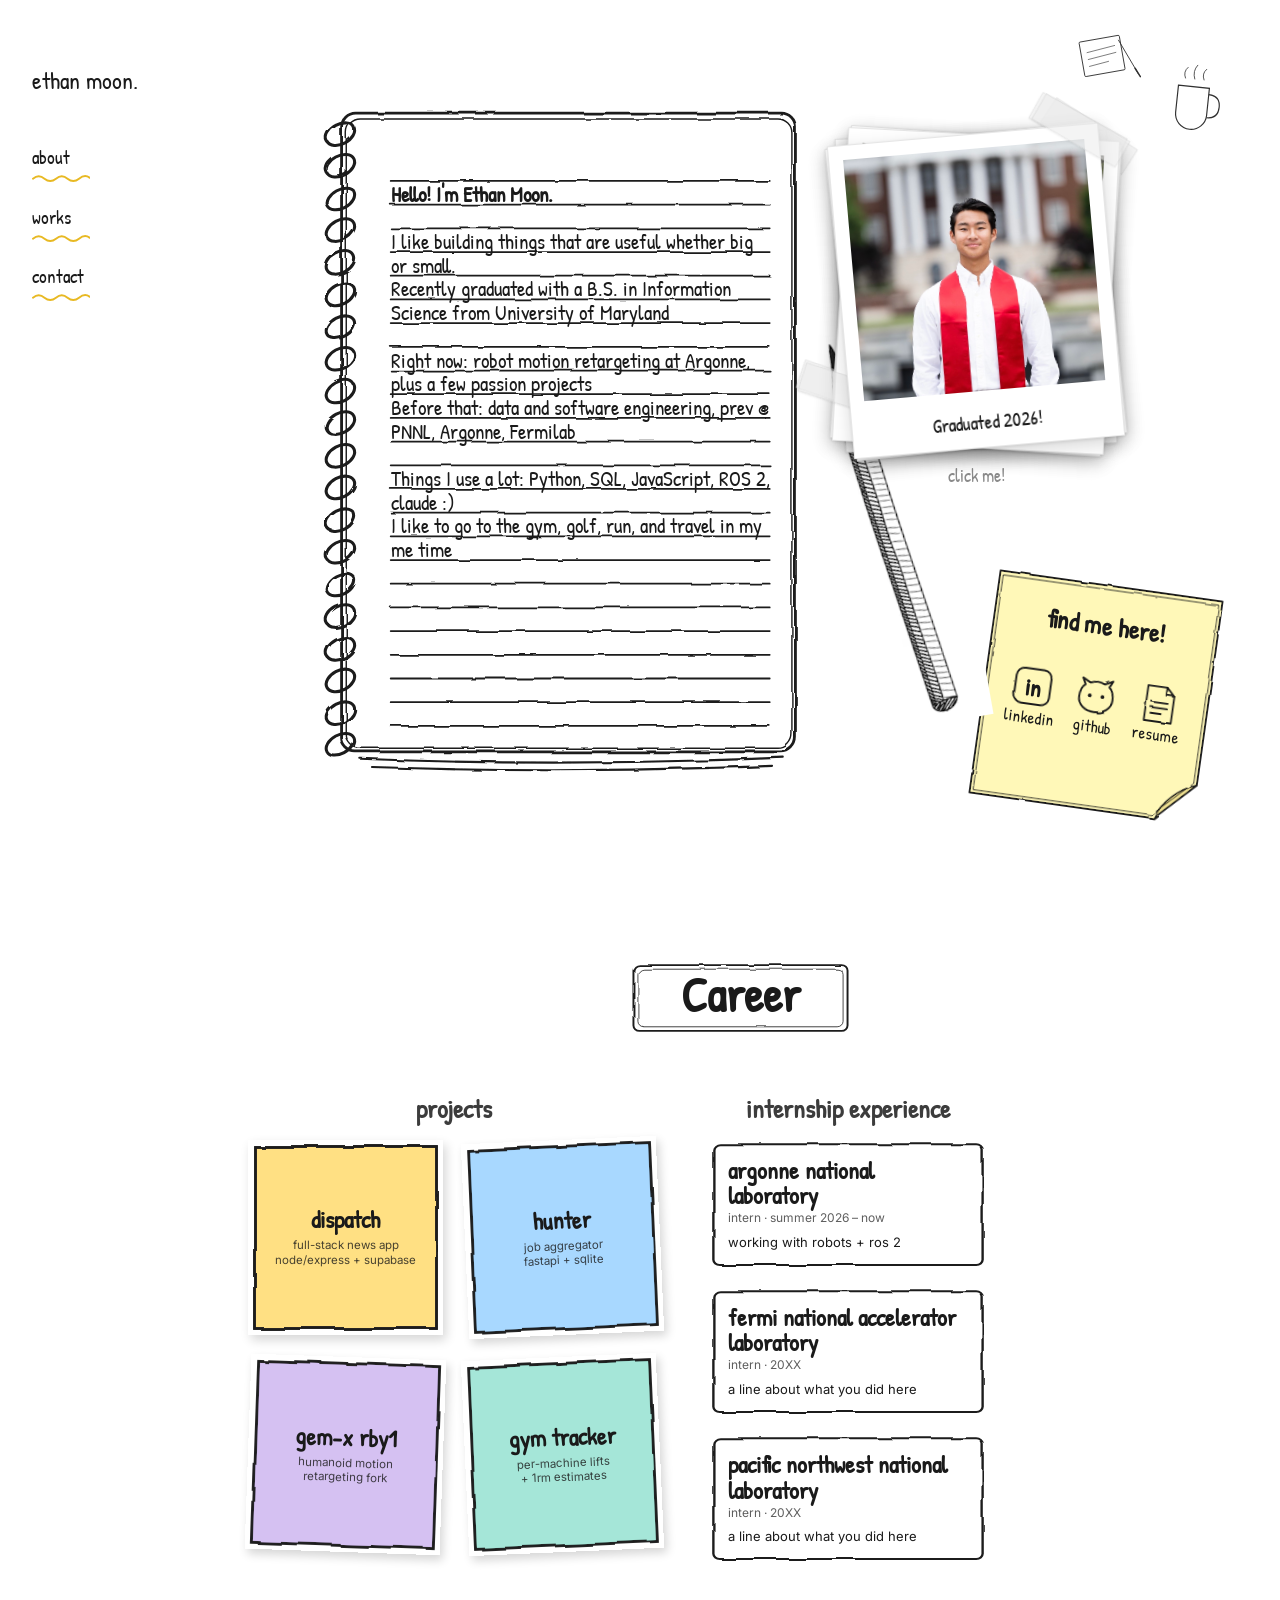
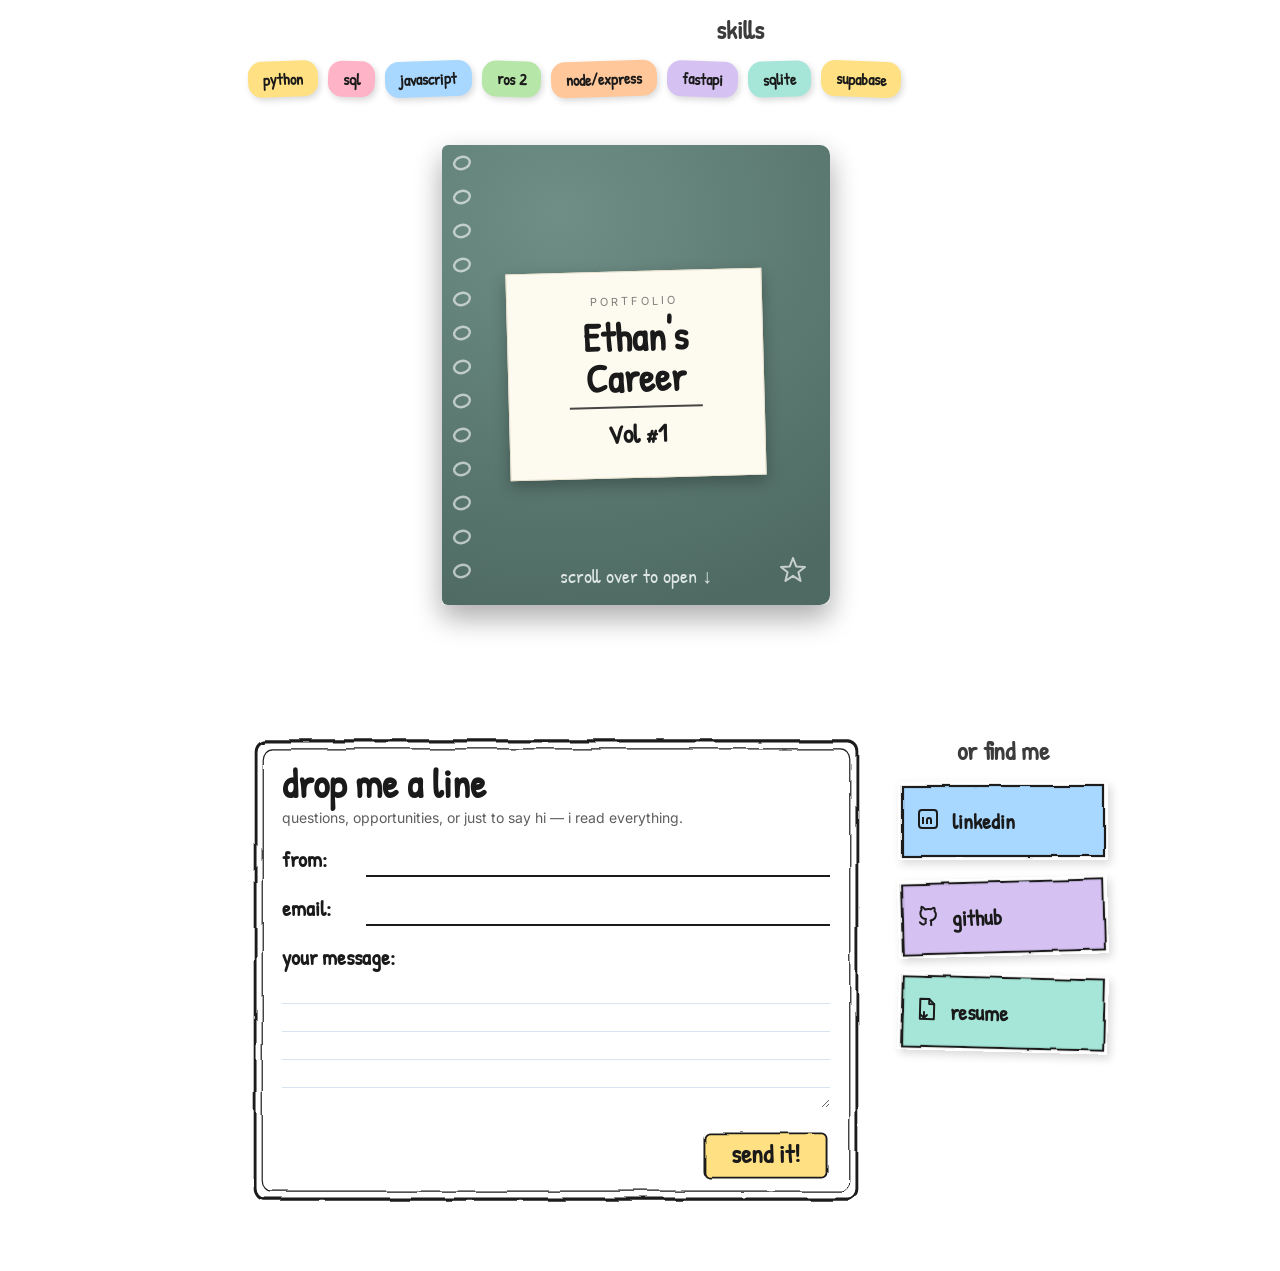
==== commit 7e5260b9: "Replace letter-form contact section with the sketch-style contact card Full replacement of the old w" ====
--- a/index.html
+++ b/index.html
@@ -395,18 +395,18 @@
               <div class="face leaf-back ruled">
                 <div class="ov" data-item="argonne">
                   <h3>argonne national laboratory</h3>
-                  <p class="sub">intern &middot; summer 2026 &ndash; now</p>
-                  <p>working with robots + ros 2</p>
+                  <p class="sub">Research Aide &middot; Summer 2026 &ndash; now</p>
+                  <p>AI and Robotics</p>
                 </div>
                 <div class="ov hidden" data-item="fermilab">
                   <h3>fermi national accelerator laboratory</h3>
-                  <p class="sub">intern &middot; 20XX</p>
-                  <p>a line about what you did here</p>
+                  <p class="sub">intern &middot; June 2023- May2024</p>
+                  <p>AI Directorate Software Engineer</p>
                 </div>
                 <div class="ov hidden" data-item="pnnl">
                   <h3>pacific northwest national laboratory</h3>
-                  <p class="sub">intern &middot; 20XX</p>
-                  <p>a line about what you did here</p>
+                  <p class="sub">intern &middot; Summer 2024</p>
+                  <p>Data Engineer</p>
                 </div>
                 <div class="ov hidden" data-item="dispatch">
                   <h3>dispatch</h3>
@@ -465,93 +465,69 @@
     <section id="contact" class="page-section">
       <h2 class="sr-only">contact</h2>
 
-      <div class="contact-layout">
-        <form class="letter" action="https://formspree.io/f/YOUR_FORM_ID" method="POST">
-          <div class="stamp">
-            <svg width="38" height="28" viewBox="0 0 38 28" fill="none" stroke="#1a1a1a" stroke-width="2" stroke-linejoin="round" aria-hidden="true">
-              <rect x="1.5" y="1.5" width="35" height="25" rx="3"/>
-              <path d="M2 3 L19 16 L36 3"/>
+      <!-- reuses the #sk filter already defined in the works section -->
+      <div class="contact-wrap">
+        <form class="contact-card" action="https://formspree.io/f/YOUR_FORM_ID" method="POST" id="cform">
+          <svg class="sk-frame" viewBox="0 0 520 360" preserveAspectRatio="none">
+            <rect x="6" y="6" width="508" height="348" rx="8" fill="#fff" stroke="#1a1a1a" stroke-width="2.4" filter="url(#sk)"/>
+            <rect x="12" y="12" width="496" height="336" rx="8" fill="none" stroke="#1a1a1a" stroke-width="1" filter="url(#sk)"/>
+          </svg>
+
+          <h3 class="ttl">drop me a line</h3>
+          <p class="lead">questions, opportunities, or just to say hi — i read everything.</p>
+
+          <div class="row"><label for="name">from:</label>
+            <input id="name" name="name" type="text" required></div>
+          <div class="row"><label for="email">email:</label>
+            <input id="email" name="email" type="email" required></div>
+
+          <div class="msg-label">your message:</div>
+          <textarea id="message" name="message" required></textarea>
+
+          <button class="send" type="submit">
+            <svg class="sk-fill" viewBox="0 0 150 60" preserveAspectRatio="none">
+              <rect x="4" y="4" width="142" height="52" rx="6" fill="#ffe083" stroke="#1a1a1a" stroke-width="2.2" filter="url(#sk)"/>
             </svg>
-          </div>
-
-          <h2>send me a letter!</h2>
-
-          <div class="row">
-            <label for="name">from:</label>
-            <input id="name" name="name" type="text" required>
-          </div>
-
-          <div class="row">
-            <label for="email">email:</label>
-            <input id="email" name="email" type="email" required>
-          </div>
-
-          <div class="message-label"><label for="message">your message:</label></div>
-          <textarea id="message" name="message" required></textarea>
-
-          <button class="send" type="submit">send it!</button>
+            <span>send it!</span>
+          </button>
+
+          <div class="ok" id="ok">thanks &mdash; i'll be in touch!</div>
         </form>
 
-        <div class="contact-sticky">
-          <svg class="sticky-note" viewBox="0 0 340 340" xmlns="http://www.w3.org/2000/svg">
-            <defs>
-              <filter id="sticky-sketch-contact" x="-15%" y="-15%" width="130%" height="130%">
-                <feTurbulence type="fractalNoise" baseFrequency="0.04" numOctaves="2" seed="11" result="noise"/>
-                <feDisplacementMap in="SourceGraphic" in2="noise" scale="3"/>
-              </filter>
-            </defs>
-
-            <g transform="rotate(8 170 170)">
-              <g filter="url(#sticky-sketch-contact)" stroke="#1a1a1a" stroke-linejoin="round">
-                <path d="M30 30 H310 V262 L262 310 H30 Z" fill="#fff8b8" stroke-width="2.4"/>
-                <path d="M310 262 L262 310 C270 288 288 270 310 262 Z" fill="#f2e392" stroke-width="2"/>
-                <path d="M34 35 H306 V260 L259 306 H34 Z" fill="none" stroke-width="1.1"/>
-              </g>
-
-              <text x="170" y="92" text-anchor="middle" font-size="32" font-weight="700">find me here!</text>
-
-              <a href="https://www.linkedin.com/in/ethanmoon17/" target="_blank" rel="noopener">
-                <title>my linkedin</title>
-                <g class="sticky-note__link">
-                  <rect x="54" y="138" width="72" height="88" fill="transparent" stroke="none"/>
-                  <g filter="url(#sticky-sketch-contact)">
-                    <rect x="68" y="146" width="44" height="44" rx="10" fill="none" stroke="#1a1a1a" stroke-width="2.4"/>
-                  </g>
-                  <text x="90" y="180" text-anchor="middle" font-size="30" font-weight="700">in</text>
-                  <text x="90" y="214" text-anchor="middle" font-size="21">linkedin</text>
-                </g>
-              </a>
-
-              <a href="https://github.com/ethanhmoon" target="_blank" rel="noopener">
-                <title>my github</title>
-                <g class="sticky-note__link">
-                  <rect x="134" y="138" width="72" height="88" fill="transparent" stroke="none"/>
-                  <g filter="url(#sticky-sketch-contact)" transform="translate(170 170)">
-                    <path d="M-21 2 C-21 -7 -19 -11 -15 -14 L-19 -22 L-9 -17 C-3 -20 3 -20 9 -17 L19 -22 L15 -14 C19 -11 21 -7 21 2 C21 12 12 19 0 19 C-12 19 -21 12 -21 2 Z"
-                          fill="none" stroke="#1a1a1a" stroke-width="2.4" stroke-linejoin="round"/>
-                    <circle cx="-8" cy="-1" r="2.3" fill="#1a1a1a"/>
-                    <circle cx="8" cy="-1" r="2.3" fill="#1a1a1a"/>
-                  </g>
-                  <text x="170" y="214" text-anchor="middle" font-size="21">github</text>
-                </g>
-              </a>
-
-              <a href="assets/ethanmoon-resume.pdf" download>
-                <title>download my resume</title>
-                <g class="sticky-note__link">
-                  <rect x="214" y="138" width="72" height="88" fill="transparent" stroke="none"/>
-                  <g filter="url(#sticky-sketch-contact)" stroke="#1a1a1a" stroke-width="2.2" fill="none" stroke-linecap="round" stroke-linejoin="round">
-                    <path d="M233 146 H257 L267 156 V190 H233 Z"/>
-                    <path d="M257 146 V156 H267"/>
-                    <line x1="240" y1="166" x2="260" y2="166"/>
-                    <line x1="240" y1="173" x2="260" y2="173"/>
-                    <line x1="240" y1="180" x2="253" y2="180"/>
-                  </g>
-                  <text x="250" y="214" text-anchor="middle" font-size="21">resume</text>
-                </g>
-              </a>
-            </g>
-          </svg>
+        <div class="socials">
+          <div class="section-tag">or find me</div>
+          <div class="snote-row">
+            <a class="snote" href="https://www.linkedin.com/in/ethanmoon17/" target="_blank" rel="noopener">
+              <svg class="sk-fill" viewBox="0 0 210 78" preserveAspectRatio="none">
+                <rect x="4" y="4" width="202" height="70" fill="#a8d8ff" stroke="#1a1a1a" stroke-width="2.2" filter="url(#sk)"/>
+              </svg>
+              <span class="ico">
+                <svg width="24" height="24" viewBox="0 0 24 24" fill="none" stroke="#1a1a1a" stroke-width="2">
+                  <rect x="3" y="3" width="18" height="18" rx="3"/><path d="M7 10v7M7 7v.01M11 17v-4a2 2 0 0 1 4 0v4"/>
+                </svg></span>
+              <span class="lbl">linkedin</span>
+            </a>
+            <a class="snote" href="https://github.com/ethanhmoon" target="_blank" rel="noopener">
+              <svg class="sk-fill" viewBox="0 0 210 78" preserveAspectRatio="none">
+                <rect x="4" y="4" width="202" height="70" fill="#d5c1f2" stroke="#1a1a1a" stroke-width="2.2" filter="url(#sk)"/>
+              </svg>
+              <span class="ico">
+                <svg width="24" height="24" viewBox="0 0 24 24" fill="none" stroke="#1a1a1a" stroke-width="2" stroke-linejoin="round">
+                  <path d="M9 19c-4 1.5-4-2-6-2m12 4v-3.5c0-1 .1-1.4-.5-2 2.8-.3 5.5-1.4 5.5-6a4.6 4.6 0 0 0-1.3-3.2 4.3 4.3 0 0 0-.1-3.2s-1-.3-3.4 1.3a11.6 11.6 0 0 0-6 0C6.9 1.3 5.9 1.6 5.9 1.6a4.3 4.3 0 0 0-.1 3.2A4.6 4.6 0 0 0 4.5 8c0 4.6 2.7 5.7 5.5 6-.6.6-.6 1.2-.5 2V19"/>
+                </svg></span>
+              <span class="lbl">github</span>
+            </a>
+            <a class="snote" href="assets/ethanmoon-resume.pdf" download>
+              <svg class="sk-fill" viewBox="0 0 210 78" preserveAspectRatio="none">
+                <rect x="4" y="4" width="202" height="70" fill="#a5e6d8" stroke="#1a1a1a" stroke-width="2.2" filter="url(#sk)"/>
+              </svg>
+              <span class="ico">
+                <svg width="22" height="24" viewBox="0 0 22 24" fill="none" stroke="#1a1a1a" stroke-width="2" stroke-linejoin="round" stroke-linecap="round">
+                  <path d="M4 2h9l5 5v15H4z"/><path d="M13 2v5h5"/><path d="M8 21v-6M8 21l-3-3M8 21l3-3"/>
+                </svg></span>
+              <span class="lbl">resume</span>
+            </a>
+          </div>
         </div>
       </div>
     </section>
@@ -559,6 +535,7 @@
 
   <script src="photos.js" defer></script>
   <script src="career-book.js" defer></script>
+  <script src="contact-form.js" defer></script>
   <script src="scroll-spy.js" defer></script>
 </body>
 </html>
--- a/style.css
+++ b/style.css
@@ -417,7 +417,7 @@
   font-weight: 700;
   font-size: 16px;
   color: var(--ink);
-  padding: 6px 14px;
+  padding: 7px 15px;
   border-radius: 14px;
   box-shadow: 2px 3px 6px rgba(0,0,0,.15);
 }
@@ -480,128 +480,63 @@
   transform: translateY(-3px);
 }
 
-.contact-layout {
+/* ============================================================
+   CONTACT — same sketch style (#sk filter) as the works page.
+   ============================================================ */
+
+.contact-wrap {
+  --ink: #1a1a1a;
+  width: 860px;
+  max-width: 100%;
   display: flex;
-  gap: 3rem;
-  align-items: flex-start;
-  flex-wrap: wrap;
-}
-
-.contact-sticky {
-  flex-shrink: 0;
-  width: min(272px, 100%);
-  margin-left: auto;
-}
-
-/* Same scoped exception as .polaroid/.notebook: hand-drawn
-   stationery needs a visible (if wobbly) edge to read as a page. */
-.letter {
-  position: relative;
-  width: 100%;
-  max-width: 480px;
-  padding: 26px 30px 30px;
-  background: var(--color-bg);
-  border: 2px solid var(--color-text);
-  border-radius: 255px 18px 225px 18px / 18px 225px 18px 255px;
-  font-family: 'Patrick Hand', cursive;
-  color: var(--color-text);
-}
-
-.letter::after {
-  content: "";
-  position: absolute;
-  inset: 5px;
-  border: 1px solid var(--color-text);
-  border-radius: 15px 250px 15px 220px / 250px 15px 220px 15px;
-  pointer-events: none;
-}
-
-.letter h2 {
-  margin: 0 0 18px;
-  font-size: 2.1rem;
-  font-weight: 700;
-}
-
-.letter .stamp {
-  position: absolute;
-  top: 16px;
-  right: 16px;
-  width: 62px;
-  height: 74px;
-  border: 2px dashed var(--color-text);
-  transform: rotate(3deg);
-  display: flex;
-  align-items: center;
-  justify-content: center;
-}
-
-.letter .row {
-  display: flex;
-  align-items: baseline;
-  gap: 10px;
-  margin-bottom: 16px;
-  font-size: 1.5rem;
-}
-
-.letter .row input {
-  flex: 1;
-  border: none;
-  border-bottom: 2px solid var(--color-text);
-  background: transparent;
-  font-family: 'Patrick Hand', cursive;
-  font-size: 1.35rem;
-  color: var(--color-text);
-  outline: none;
-}
-
-.letter .message-label {
-  font-size: 1.5rem;
-  margin-bottom: 4px;
-}
-
-.letter textarea {
-  width: 100%;
-  height: 161px;
-  border: none;
-  resize: vertical;
-  padding: 0;
-  outline: none;
-  font-family: 'Patrick Hand', cursive;
-  font-size: 1.35rem;
-  color: var(--color-text);
-  line-height: 30px;
-  background: repeating-linear-gradient(
-    transparent,
-    transparent 29px,
-    var(--color-text) 29px,
-    var(--color-text) 30px,
-    transparent 30px,
-    transparent 31px
-  );
-}
-
-.letter input:focus,
-.letter textarea:focus {
-  background-color: #fffdea;
-}
-
-.letter .send {
-  display: block;
-  margin: 20px 0 0 auto;
-  padding: 4px 24px;
-  font-family: 'Patrick Hand', cursive;
-  font-size: 1.55rem;
-  font-weight: 700;
-  color: var(--color-text);
-  background: #fff8b8;
-  border: 2px solid var(--color-text);
-  border-radius: 225px 15px 255px 15px / 15px 255px 15px 225px;
-  cursor: pointer;
-  transition: transform 0.15s ease;
-}
-
-.letter .send:hover {
-  transform: translateY(-2px) rotate(-1deg);
+  gap: 34px;
+  align-items: stretch;
+}
+
+.contact-card { position: relative; flex: 1 1 auto; padding: 30px 34px 26px; }
+.contact-card .sk-frame { position: absolute; inset: 0; width: 100%; height: 100%; z-index: 0; overflow: visible; }
+.contact-card > * { position: relative; z-index: 1; }
+.ttl { font-family: 'Patrick Hand', cursive; font-weight: 700; font-size: 40px; line-height: 1; margin: 0 0 6px; }
+.ttl + .lead { font-size: 14px; opacity: .7; margin: 0 0 18px; }
+
+.contact-card .row { display: flex; align-items: baseline; gap: 10px; margin-bottom: 16px; }
+.contact-card .row label { font-family: 'Patrick Hand', cursive; font-weight: 700; font-size: 22px; width: 74px; flex: none; }
+.contact-card .row input { flex: 1; border: none; border-bottom: 2px solid var(--ink); background: transparent;
+    font-family: inherit; font-size: 15px; color: var(--ink); padding: 4px 2px; outline: none; }
+.msg-label { font-family: 'Patrick Hand', cursive; font-weight: 700; font-size: 22px; margin: 4px 0 4px; }
+.contact-card textarea { width: 100%; height: 132px; border: none; resize: vertical; padding: 0 2px; outline: none;
+    font-family: inherit; font-size: 15px; color: var(--ink); line-height: 28px;
+    background: repeating-linear-gradient(transparent, transparent 27px, #d7e4f4 27px, #d7e4f4 28px); }
+.contact-card input:focus, .contact-card textarea:focus { background-color: #fffdea; }
+
+.contact-card .send { position: relative; margin: 18px 0 0 auto; display: block; border: none; background: transparent;
+    cursor: pointer; padding: 6px 30px 10px; color: var(--ink);
+    font-family: 'Patrick Hand', cursive; font-weight: 700; font-size: 26px;
+    transition: transform .15s ease; }
+.contact-card .send:hover { transform: translateY(-2px) rotate(-1deg); }
+.contact-card .send .sk-fill { position: absolute; inset: 0; width: 100%; height: 100%; z-index: 0; overflow: visible; }
+.contact-card .send span { position: relative; z-index: 1; }
+
+.ok { display: none; font-family: 'Patrick Hand', cursive; font-weight: 700; font-size: 22px;
+    color: #3a7d44; margin-top: 12px; }
+
+.socials { flex: none; width: 210px; display: flex; flex-direction: column; }
+.snote-row { display: flex; flex-direction: column; gap: 18px; }
+.snote { position: relative; height: 78px; cursor: pointer; text-decoration: none; color: var(--ink);
+    display: flex; align-items: center; gap: 12px; padding: 0 18px;
+    box-shadow: 3px 4px 9px rgba(0,0,0,.15); transition: transform .16s ease; }
+.snote:nth-child(2) { transform: rotate(-1.5deg); }
+.snote:nth-child(3) { transform: rotate(1.5deg); }
+.snote:hover { transform: translateX(4px) rotate(0deg); }
+.snote .sk-fill { position: absolute; inset: 0; width: 100%; height: 100%; z-index: 0; overflow: visible; }
+.snote .ico, .snote .lbl { position: relative; z-index: 1; }
+.snote .lbl { font-family: 'Patrick Hand', cursive; font-weight: 700; font-size: 22px; }
+
+@media (max-width: 720px) {
+  .contact-wrap { flex-direction: column; gap: 22px; }
+  .socials { width: 100%; }
+  .snote-row { flex-direction: row; flex-wrap: wrap; }
+  .snote { flex: 1 1 140px; }
 }
 
 .stack-wrap {
@@ -689,7 +624,8 @@
     transition-duration: 0.01s;
   }
 
-  .letter .send {
+  .contact-card .send,
+  .snote {
     transition-duration: 0.01s;
   }
 }
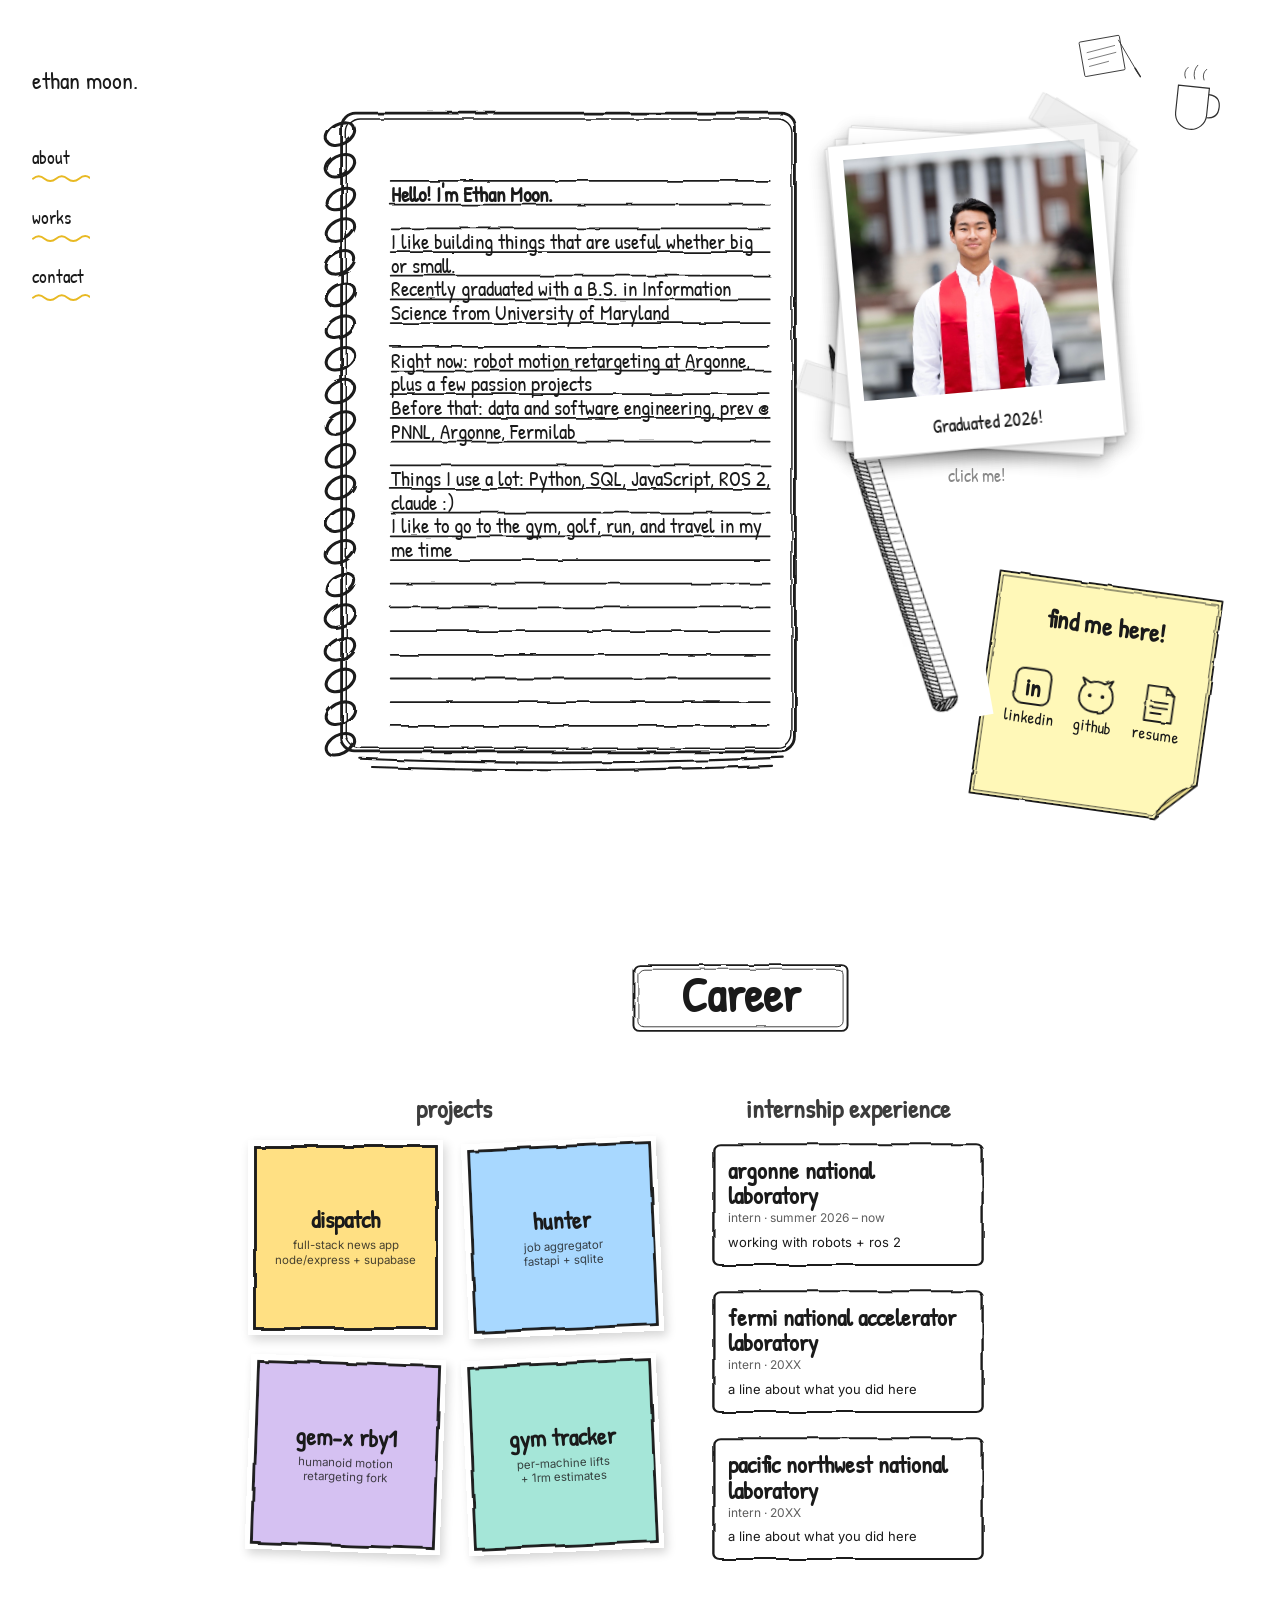
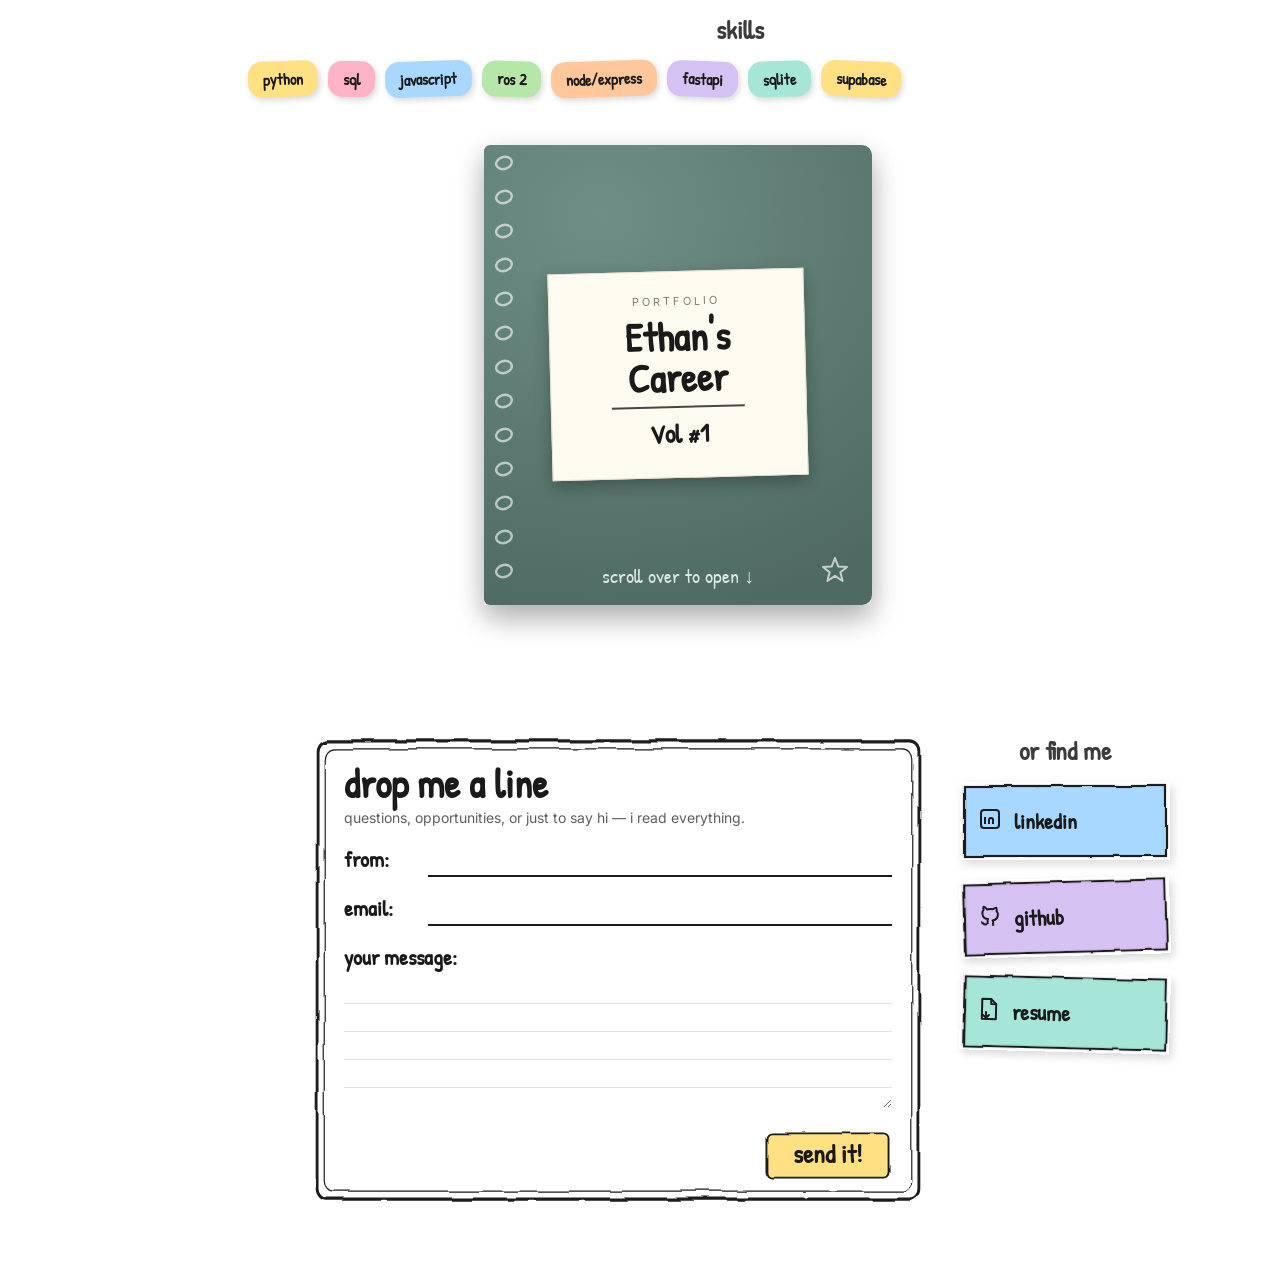
==== commit 1ee7467e: "Rewrite career notebook content from real resume + GitHub data Replaced all placeholder/inaccurate t" ====
--- a/index.html
+++ b/index.html
@@ -324,35 +324,68 @@
             <div class="page-right ruled">
               <div class="dt" data-item="argonne">
                 <p class="cap">details</p>
-                <ul>
-                  <li>ros 2 (humble)</li>
-                  <li>add more details here</li>
-                  <li>and here</li>
+                <ul class="dt-list">
+                  <li><span class="dt-text">robotic arm sim + motion planning pipeline for a UR5 manipulator</span><span class="dt-metric">moveit2 &middot; gazebo</span></li>
+                  <li><span class="dt-text">tuned RRT* path planning for reliable end-to-end trajectory execution</span></li>
+                  <li><span class="dt-text">commands the arm to precise XYZ targets via pymoveit2</span></li>
+                  <li><span class="dt-text">ROS 2 Humble workspace, dockerized on Ubuntu 20.04</span><span class="dt-metric">9 commits</span></li>
+                  <li><span class="dt-text">also interned here in 2022 &mdash; sensor-driven control via inverse kinematics</span></li>
                 </ul>
               </div>
               <div class="dt hidden" data-item="fermilab">
                 <p class="cap">details</p>
-                <ul><li>detail one</li><li>detail two</li></ul>
+                <ul class="dt-list">
+                  <li><span class="dt-text">automated generation + filtering of simulation logs via python</span><span class="dt-metric">18,000+ logs</span></li>
+                  <li><span class="dt-text">profiled + optimized python backend across terabyte-scale ingestion</span><span class="dt-metric">TB-scale</span></li>
+                  <li><span class="dt-text">root-caused latency/throughput issues via logging, metrics, controlled experiments</span></li>
+                  <li><span class="dt-text">supported distributed job scheduling with platform engineers</span><span class="dt-metric">glideinwms</span></li>
+                </ul>
               </div>
               <div class="dt hidden" data-item="pnnl">
                 <p class="cap">details</p>
-                <ul><li>detail one</li><li>detail two</li></ul>
+                <ul class="dt-list">
+                  <li><span class="dt-text">eliminated redundant fields across ingestion pipelines</span><span class="dt-metric">&minus;45% volume</span></li>
+                  <li><span class="dt-text">streamlined log storage, cutting projected costs</span><span class="dt-metric">$500k+/yr</span></li>
+                  <li><span class="dt-text">designed scalable daily pipelines under retention constraints</span><span class="dt-metric">2 TB/day</span></li>
+                  <li><span class="dt-text">built a data-value scoring framework, surfaced via tableau dashboards</span></li>
+                  <li><span class="dt-text">analyzed ingestion patterns with splunk (SPL) + sql</span></li>
+                </ul>
               </div>
               <div class="dt hidden" data-item="dispatch">
                 <p class="cap">details</p>
-                <ul><li>node/express + supabase</li><li>repo: add a link here</li></ul>
+                <ul class="dt-list">
+                  <li><span class="dt-text">full-stack news aggregator with topic-filtered, digestible updates</span></li>
+                  <li><span class="dt-text">express + supabase backend</span></li>
+                  <li><span class="dt-text">deployed and live</span><span class="dt-metric">vercel</span></li>
+                </ul>
               </div>
               <div class="dt hidden" data-item="hunter">
                 <p class="cap">details</p>
-                <ul><li>fastapi + jinja2 + sqlite</li><li>repo: add a link here</li></ul>
+                <ul class="dt-list">
+                  <li><span class="dt-text">aggregates full-time new-grad roles across ATS boards + aggregators</span><span class="dt-metric">13 sources</span></li>
+                  <li><span class="dt-text">deduplicates by url, scores every listing deterministically</span></li>
+                  <li><span class="dt-text">auto-hides dead postings on every refresh</span><span class="dt-metric">404/410 check</span></li>
+                  <li><span class="dt-text">fastapi + sqlite, fully local, no signup</span><span class="dt-metric">344+ tests</span></li>
+                  <li><span class="dt-text">actively developed</span><span class="dt-metric">125+ commits</span></li>
+                </ul>
               </div>
               <div class="dt hidden" data-item="gemx">
                 <p class="cap">details</p>
-                <ul><li>adds rby1 (rainbow robotics) alongside unitree g1</li><li>repo: add a link here</li></ul>
+                <ul class="dt-list">
+                  <li><span class="dt-text">forked nvidia's GEM-X monocular 3d human pose model</span><span class="dt-metric">77-joint</span></li>
+                  <li><span class="dt-text">base pipeline retargets motion to a unitree g1 humanoid</span><span class="dt-metric">soma retargeter</span></li>
+                  <li><span class="dt-text">exploring retargeting to additional robot platforms</span></li>
+                </ul>
               </div>
               <div class="dt hidden" data-item="gym">
                 <p class="cap">details</p>
-                <ul><li>per-machine logging, grouped by muscle</li><li>repo: add a link here</li></ul>
+                <ul class="dt-list">
+                  <li><span class="dt-text">six fixed muscle-group categories</span></li>
+                  <li><span class="dt-text">append-only workout history &mdash; nothing overwrites a past PR</span></li>
+                  <li><span class="dt-text">estimated 1RM via the epley formula</span></li>
+                  <li><span class="dt-text">auto-tracks max weight, best volume, best set, longest streak</span><span class="dt-metric">4 PR types</span></li>
+                  <li><span class="dt-text">weight/volume charts update instantly, zero network dependency</span><span class="dt-metric">chart.js</span></li>
+                </ul>
               </div>
             </div>
 
@@ -395,38 +428,108 @@
               <div class="face leaf-back ruled">
                 <div class="ov" data-item="argonne">
                   <h3>argonne national laboratory</h3>
-                  <p class="sub">Research Aide &middot; Summer 2026 &ndash; now</p>
-                  <p>AI and Robotics</p>
+                  <p class="sub">AI &amp; Robotics Research Aide &middot; July 2026 &ndash; now</p>
+                  <div class="ov-sticker" style="background:#ffe083">
+                    <span class="ov-sticker__tape ov-sticker__tape--l"></span>
+                    <span class="ov-sticker__tape ov-sticker__tape--r"></span>
+                    <span class="ov-sticker__text">UR5 + RRT*</span>
+                  </div>
+                  <p>simulating and planning motion for a UR5 arm.</p>
+                  <div class="ov-skills">
+                    <span class="ov-skill">python</span>
+                    <span class="ov-skill">ros 2</span>
+                    <span class="ov-skill">moveit2</span>
+                    <span class="ov-skill">gazebo</span>
+                  </div>
                 </div>
                 <div class="ov hidden" data-item="fermilab">
                   <h3>fermi national accelerator laboratory</h3>
-                  <p class="sub">intern &middot; June 2023- May2024</p>
-                  <p>AI Directorate Software Engineer</p>
+                  <p class="sub">Computational Science &amp; AI Intern &middot; June 2023 &ndash; May 2024</p>
+                  <div class="ov-sticker" style="background:#ffb3c6">
+                    <span class="ov-sticker__tape ov-sticker__tape--l"></span>
+                    <span class="ov-sticker__tape ov-sticker__tape--r"></span>
+                    <span class="ov-sticker__text">18,000+ logs</span>
+                  </div>
+                  <p>keeping terabyte-scale simulation pipelines fast and observable.</p>
+                  <div class="ov-skills">
+                    <span class="ov-skill">python</span>
+                    <span class="ov-skill">glideinwms</span>
+                    <span class="ov-skill">profiling</span>
+                  </div>
                 </div>
                 <div class="ov hidden" data-item="pnnl">
                   <h3>pacific northwest national laboratory</h3>
-                  <p class="sub">intern &middot; Summer 2024</p>
-                  <p>Data Engineer</p>
+                  <p class="sub">Data Engineer Intern &middot; Jun 2024 &ndash; Aug 2024</p>
+                  <div class="ov-sticker" style="background:#a8d8ff">
+                    <span class="ov-sticker__tape ov-sticker__tape--l"></span>
+                    <span class="ov-sticker__tape ov-sticker__tape--r"></span>
+                    <span class="ov-sticker__text">$500k+ saved</span>
+                  </div>
+                  <p>cut ingestion volume and cost across daily TB-scale pipelines.</p>
+                  <div class="ov-skills">
+                    <span class="ov-skill">sql</span>
+                    <span class="ov-skill">splunk</span>
+                    <span class="ov-skill">tableau</span>
+                  </div>
                 </div>
                 <div class="ov hidden" data-item="dispatch">
                   <h3>dispatch</h3>
                   <p class="sub">project</p>
-                  <p>full-stack news app (node/express + supabase)</p>
+                  <div class="ov-sticker" style="background:#b6e6a8">
+                    <span class="ov-sticker__tape ov-sticker__tape--l"></span>
+                    <span class="ov-sticker__tape ov-sticker__tape--r"></span>
+                    <span class="ov-sticker__text">shipped &check;</span>
+                  </div>
+                  <p>a news aggregator that filters down to what you actually care about.</p>
+                  <div class="ov-skills">
+                    <span class="ov-skill">javascript</span>
+                    <span class="ov-skill">express</span>
+                    <span class="ov-skill">supabase</span>
+                  </div>
                 </div>
                 <div class="ov hidden" data-item="hunter">
                   <h3>hunter</h3>
                   <p class="sub">project</p>
-                  <p>job aggregator with a multi-source pipeline (fastapi + sqlite)</p>
+                  <div class="ov-sticker" style="background:#ffc79a">
+                    <span class="ov-sticker__tape ov-sticker__tape--l"></span>
+                    <span class="ov-sticker__tape ov-sticker__tape--r"></span>
+                    <span class="ov-sticker__text">13 sources</span>
+                  </div>
+                  <p>aggregates, scores, and dedupes new-grad job postings &mdash; locally, no signup.</p>
+                  <div class="ov-skills">
+                    <span class="ov-skill">python</span>
+                    <span class="ov-skill">fastapi</span>
+                    <span class="ov-skill">sqlite</span>
+                  </div>
                 </div>
                 <div class="ov hidden" data-item="gemx">
                   <h3>gem-x rby1</h3>
                   <p class="sub">project</p>
-                  <p>fork of nvidia gem-x adding rby1 humanoid motion retargeting</p>
+                  <div class="ov-sticker" style="background:#d5c1f2">
+                    <span class="ov-sticker__tape ov-sticker__tape--l"></span>
+                    <span class="ov-sticker__tape ov-sticker__tape--r"></span>
+                    <span class="ov-sticker__text">77-joint model</span>
+                  </div>
+                  <p>extending nvidia's human motion model toward new robot platforms.</p>
+                  <div class="ov-skills">
+                    <span class="ov-skill">pytorch</span>
+                    <span class="ov-skill">computer vision</span>
+                  </div>
                 </div>
                 <div class="ov hidden" data-item="gym">
                   <h3>gym tracker</h3>
-                  <p class="sub">project</p>
-                  <p>logs my lifts per machine + tracks estimated 1rm</p>
+                  <p class="sub">project &middot; part of hunter</p>
+                  <div class="ov-sticker" style="background:#a5e6d8">
+                    <span class="ov-sticker__tape ov-sticker__tape--l"></span>
+                    <span class="ov-sticker__tape ov-sticker__tape--r"></span>
+                    <span class="ov-sticker__text">6 categories</span>
+                  </div>
+                  <p>the lifting tracker built inside hunter.</p>
+                  <div class="ov-skills">
+                    <span class="ov-skill">javascript</span>
+                    <span class="ov-skill">chart.js</span>
+                    <span class="ov-skill">sqlite</span>
+                  </div>
                 </div>
               </div>
             </div>
--- a/style.css
+++ b/style.css
@@ -7,6 +7,7 @@
 
 html {
   scroll-behavior: smooth;
+  background: var(--color-bg);
 }
 
 .sr-only {
@@ -25,9 +26,10 @@
 }
 
 body {
-  margin: 0;
+  margin: 0 auto;
   display: flex;
   min-height: 100vh;
+  max-width: 1400px;
   background: var(--color-bg);
   color: var(--color-text);
   font-family: 'Inter', -apple-system, BlinkMacSystemFont, "Segoe UI", sans-serif;
@@ -245,7 +247,7 @@
 
 .career-book { --page-h: 460px; --ink: #1a1a1a;
   display: flex; align-items: flex-start;
-  width: 100%; max-width: 900px; margin-top: 3rem;
+  width: 100%; max-width: 900px; margin: 3rem auto 0;
   font-family: 'Inter', -apple-system, BlinkMacSystemFont, "Segoe UI", sans-serif; color: var(--ink); }
 
 /* 3D stage for the open/close flip */
@@ -327,6 +329,68 @@
 .page-right a, .leaf-back a { color: var(--ink); }
 .career-book .hidden { display: none; }
 
+/* details bullets: description on the left, highlighted metric on the right */
+.page-right .dt-list { list-style: none; margin: 4px 0 0; padding: 0; font-size: 14.5px; }
+.dt-list li {
+  display: flex;
+  justify-content: space-between;
+  align-items: baseline;
+  gap: 10px;
+  line-height: 1.5;
+  padding: 5px 0;
+}
+.dt-text { flex: 1; }
+.dt-metric {
+  flex-shrink: 0;
+  font-family: 'Patrick Hand', cursive;
+  font-weight: 700;
+  font-size: 13px;
+  color: var(--ink);
+  background: #fff3c4;
+  padding: 2px 10px;
+  border-radius: 10px;
+  white-space: nowrap;
+}
+
+/* taped-on sticker: a quick headline stat under the job title/date */
+.ov-sticker {
+  position: relative;
+  display: inline-block;
+  margin: 8px 0 10px;
+  padding: 6px 14px;
+  font-family: 'Patrick Hand', cursive;
+  font-weight: 700;
+  font-size: 15px;
+  color: var(--ink);
+  box-shadow: 2px 3px 6px rgba(0, 0, 0, .15);
+  transform: rotate(-2deg);
+}
+.ov-sticker__text { position: relative; z-index: 1; }
+.ov-sticker__tape {
+  position: absolute;
+  top: -8px;
+  width: 26px;
+  height: 14px;
+  background: rgba(235, 235, 235, .55);
+  border: 1px solid rgba(0, 0, 0, .05);
+  box-shadow: 0 1px 2px rgba(0, 0, 0, .06);
+  z-index: 2;
+}
+.ov-sticker__tape--l { left: 10px; transform: rotate(-10deg); }
+.ov-sticker__tape--r { right: 10px; transform: rotate(8deg); }
+
+/* skills, bottom of the overview page */
+.ov-skills { display: flex; flex-wrap: wrap; gap: 6px; margin-top: 10px; }
+.ov-skill {
+  font-family: 'Patrick Hand', cursive;
+  font-weight: 700;
+  font-size: 13px;
+  color: var(--ink);
+  background: #f2f2f2;
+  padding: 3px 10px;
+  border-radius: 10px;
+}
+
 /* sticky tabs poking out the right edge — appear as it opens */
 .stickies { display: flex; flex-direction: column; gap: 12px; padding-top: 40px;
     margin-left: 20px; opacity: 0; transform: translateX(10px);
@@ -488,6 +552,7 @@
   --ink: #1a1a1a;
   width: 860px;
   max-width: 100%;
+  margin: 0 auto;
   display: flex;
   gap: 34px;
   align-items: stretch;
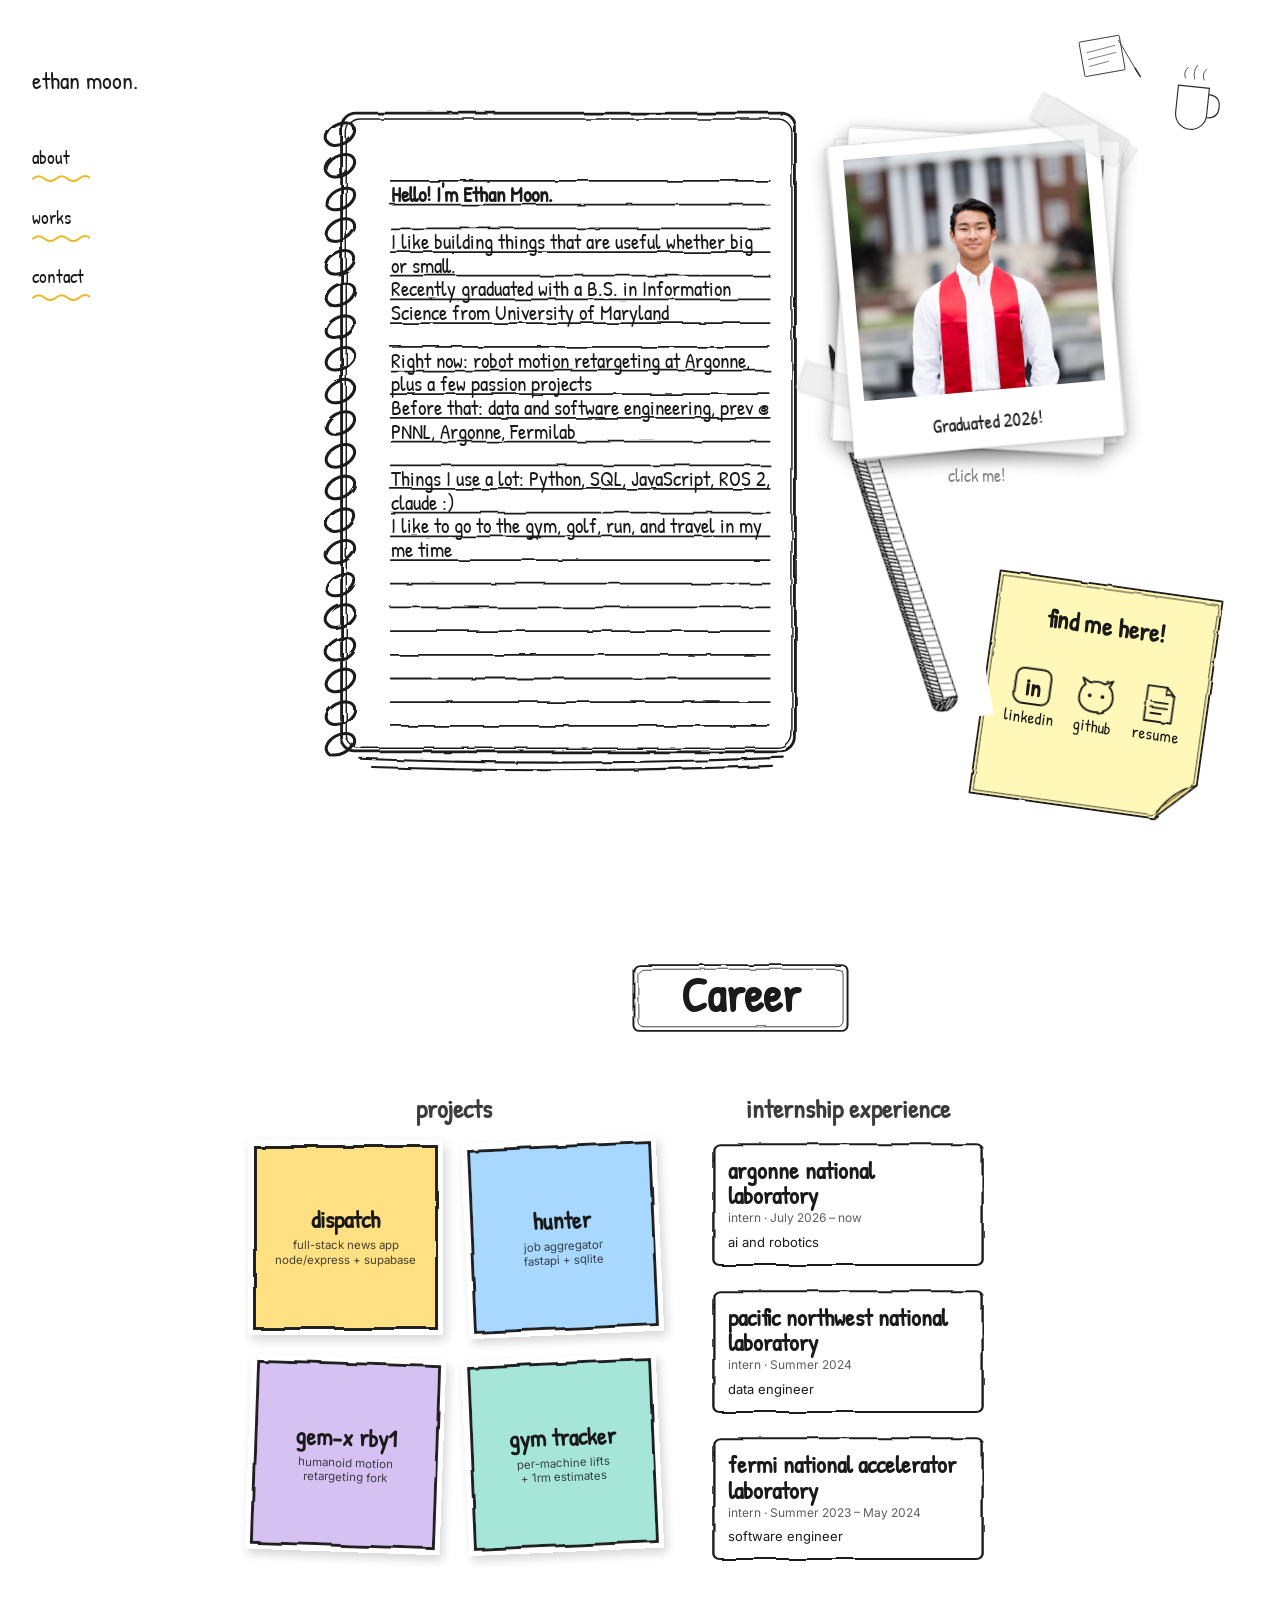
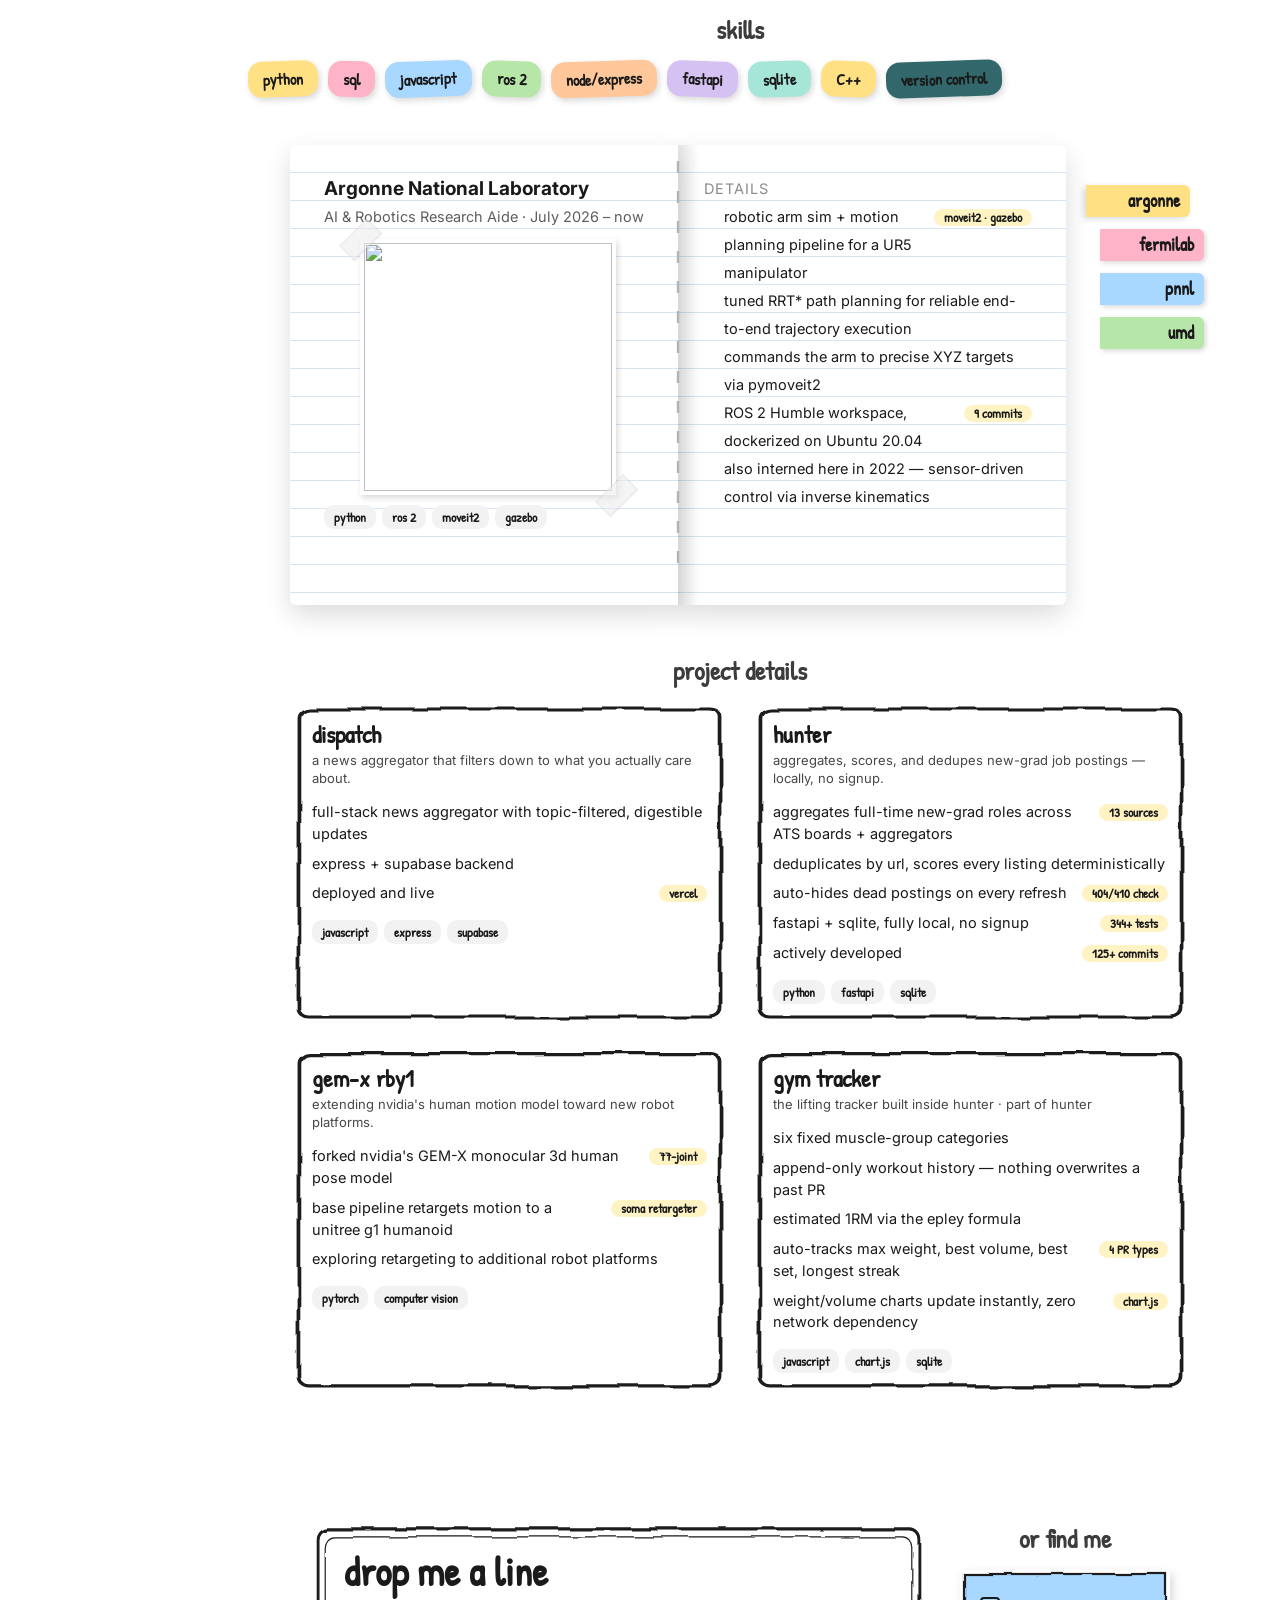
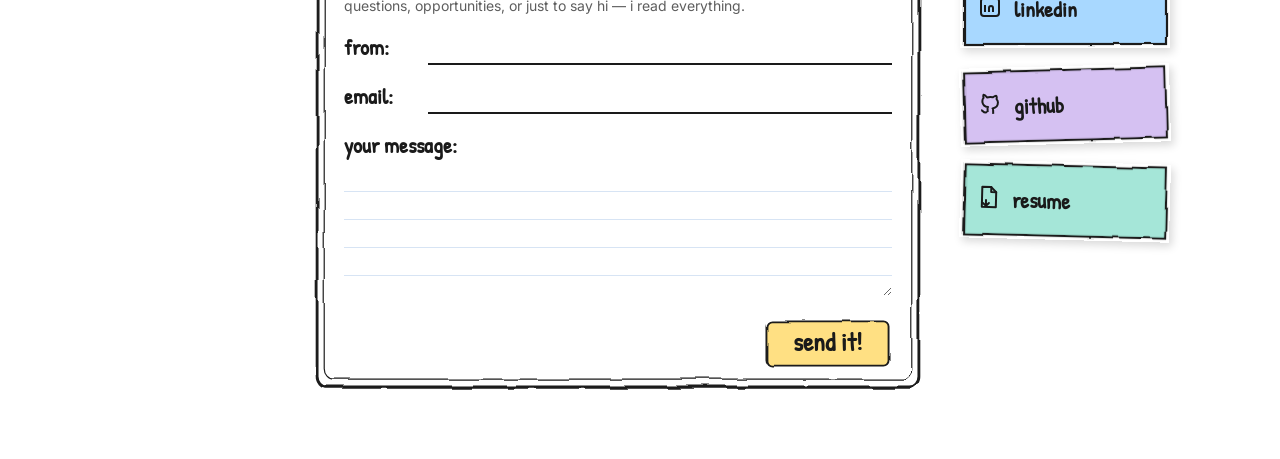
==== commit 35047eea: "Move projects out of the notebook, add a UMD tab, new detail page Notebook tabs are now argonne/ferm" ====
--- a/index.html
+++ b/index.html
@@ -277,25 +277,26 @@
                 <rect x="5" y="5" width="250" height="140" rx="6" fill="#fff" stroke="#1a1a1a" stroke-width="2.2" filter="url(#sk)"/>
               </svg>
               <h4>argonne national laboratory</h4>
-              <p class="role">intern &middot; summer 2026 &ndash; now</p>
-              <p>working with robots + ros 2</p>
+              <p class="role">intern &middot; July 2026 &ndash; now</p>
+              <p>ai and robotics</p>
+            </button>
+            <button class="icard" data-item="pnnl">
+              <svg class="sk-frame" viewBox="0 0 260 150" preserveAspectRatio="none">
+                <rect x="5" y="5" width="250" height="140" rx="6" fill="#fff" stroke="#1a1a1a" stroke-width="2.2" filter="url(#sk)"/>
+              </svg>
+              <h4>pacific northwest national laboratory</h4>
+              <p class="role">intern &middot; Summer 2024</p>
+              <p>data engineer</p>
             </button>
             <button class="icard" data-item="fermilab">
               <svg class="sk-frame" viewBox="0 0 260 150" preserveAspectRatio="none">
                 <rect x="5" y="5" width="250" height="140" rx="6" fill="#fff" stroke="#1a1a1a" stroke-width="2.2" filter="url(#sk)"/>
               </svg>
               <h4>fermi national accelerator laboratory</h4>
-              <p class="role">intern &middot; 20XX</p>
-              <p>a line about what you did here</p>
+              <p class="role">intern &middot; Summer 2023 &ndash; May 2024</p>
+              <p>software engineer</p>
             </button>
-            <button class="icard" data-item="pnnl">
-              <svg class="sk-frame" viewBox="0 0 260 150" preserveAspectRatio="none">
-                <rect x="5" y="5" width="250" height="140" rx="6" fill="#fff" stroke="#1a1a1a" stroke-width="2.2" filter="url(#sk)"/>
-              </svg>
-              <h4>pacific northwest national laboratory</h4>
-              <p class="role">intern &middot; 20XX</p>
-              <p>a line about what you did here</p>
-            </button>
+            
           </div>
         </div>
 
@@ -309,7 +310,8 @@
             <span class="skill-tag" style="background:#ffc79a">node/express</span>
             <span class="skill-tag" style="background:#d5c1f2">fastapi</span>
             <span class="skill-tag" style="background:#a5e6d8">sqlite</span>
-            <span class="skill-tag" style="background:#ffe083">supabase</span>
+            <span class="skill-tag" style="background:#ffe083">C++</span>
+            <span class="skill-tag" style="background:#32686b">version control</span>
           </div>
         </div>
       </div>
@@ -351,40 +353,11 @@
                   <li><span class="dt-text">analyzed ingestion patterns with splunk (SPL) + sql</span></li>
                 </ul>
               </div>
-              <div class="dt hidden" data-item="dispatch">
+              <div class="dt hidden" data-item="umd">
                 <p class="cap">details</p>
                 <ul class="dt-list">
-                  <li><span class="dt-text">full-stack news aggregator with topic-filtered, digestible updates</span></li>
-                  <li><span class="dt-text">express + supabase backend</span></li>
-                  <li><span class="dt-text">deployed and live</span><span class="dt-metric">vercel</span></li>
-                </ul>
-              </div>
-              <div class="dt hidden" data-item="hunter">
-                <p class="cap">details</p>
-                <ul class="dt-list">
-                  <li><span class="dt-text">aggregates full-time new-grad roles across ATS boards + aggregators</span><span class="dt-metric">13 sources</span></li>
-                  <li><span class="dt-text">deduplicates by url, scores every listing deterministically</span></li>
-                  <li><span class="dt-text">auto-hides dead postings on every refresh</span><span class="dt-metric">404/410 check</span></li>
-                  <li><span class="dt-text">fastapi + sqlite, fully local, no signup</span><span class="dt-metric">344+ tests</span></li>
-                  <li><span class="dt-text">actively developed</span><span class="dt-metric">125+ commits</span></li>
-                </ul>
-              </div>
-              <div class="dt hidden" data-item="gemx">
-                <p class="cap">details</p>
-                <ul class="dt-list">
-                  <li><span class="dt-text">forked nvidia's GEM-X monocular 3d human pose model</span><span class="dt-metric">77-joint</span></li>
-                  <li><span class="dt-text">base pipeline retargets motion to a unitree g1 humanoid</span><span class="dt-metric">soma retargeter</span></li>
-                  <li><span class="dt-text">exploring retargeting to additional robot platforms</span></li>
-                </ul>
-              </div>
-              <div class="dt hidden" data-item="gym">
-                <p class="cap">details</p>
-                <ul class="dt-list">
-                  <li><span class="dt-text">six fixed muscle-group categories</span></li>
-                  <li><span class="dt-text">append-only workout history &mdash; nothing overwrites a past PR</span></li>
-                  <li><span class="dt-text">estimated 1RM via the epley formula</span></li>
-                  <li><span class="dt-text">auto-tracks max weight, best volume, best set, longest streak</span><span class="dt-metric">4 PR types</span></li>
-                  <li><span class="dt-text">weight/volume charts update instantly, zero network dependency</span><span class="dt-metric">chart.js</span></li>
+                  <li><span class="dt-text">Bachelor of Science in Information Science</span><span class="dt-metric">aug 2026</span></li>
+                  <li><span class="dt-text">presented splunk data management solutions at the DOE Cybersecurity and Technology Innovation Conference</span><span class="dt-metric">2024</span></li>
                 </ul>
               </div>
             </div>
@@ -427,14 +400,14 @@
               <!-- LEFT inside page: OVERVIEWS -->
               <div class="face leaf-back ruled">
                 <div class="ov" data-item="argonne">
-                  <h3>argonne national laboratory</h3>
+                  <h3>Argonne National Laboratory</h3>
                   <p class="sub">AI &amp; Robotics Research Aide &middot; July 2026 &ndash; now</p>
-                  <div class="ov-sticker" style="background:#ffe083">
-                    <span class="ov-sticker__tape ov-sticker__tape--l"></span>
-                    <span class="ov-sticker__tape ov-sticker__tape--r"></span>
-                    <span class="ov-sticker__text">UR5 + RRT*</span>
+                  <div class="ov-photo">
+                    <span class="ov-photo__tape ov-photo__tape--l"></span>
+                    <span class="ov-photo__tape ov-photo__tape--r"></span>
+                    <img src="Images/ur.png" alt="">
                   </div>
-                  <p>simulating and planning motion for a UR5 arm.</p>
+                  <p></p>
                   <div class="ov-skills">
                     <span class="ov-skill">python</span>
                     <span class="ov-skill">ros 2</span>
@@ -442,94 +415,43 @@
                     <span class="ov-skill">gazebo</span>
                   </div>
                 </div>
+                <div class="ov hidden" data-item="pnnl">
+                  <h3>Pacific Northwest National Laboratory</h3>
+                  <p class="sub">Data Engineer Intern &middot; Jun 2024 &ndash; Aug 2024</p>
+                  <div class="ov-photo">
+                    <span class="ov-photo__tape ov-photo__tape--l"></span>
+                    <span class="ov-photo__tape ov-photo__tape--r"></span>
+                    <img src="Images/pnnl.png" alt="">
+                  </div>
+                  <div class="ov-skills">
+                    <span class="ov-skill">sql</span>
+                    <span class="ov-skill">splunk</span>
+                    <span class="ov-skill">tableau</span>
+                  </div>
+                </div>
                 <div class="ov hidden" data-item="fermilab">
-                  <h3>fermi national accelerator laboratory</h3>
+                  <h3>Fermilab</h3>
                   <p class="sub">Computational Science &amp; AI Intern &middot; June 2023 &ndash; May 2024</p>
-                  <div class="ov-sticker" style="background:#ffb3c6">
-                    <span class="ov-sticker__tape ov-sticker__tape--l"></span>
-                    <span class="ov-sticker__tape ov-sticker__tape--r"></span>
-                    <span class="ov-sticker__text">18,000+ logs</span>
+                  <div class="ov-photo">
+                    <span class="ov-photo__tape ov-photo__tape--l"></span>
+                    <span class="ov-photo__tape ov-photo__tape--r"></span>
+                    <img src="Images/fermi.png" alt="">
                   </div>
-                  <p>keeping terabyte-scale simulation pipelines fast and observable.</p>
                   <div class="ov-skills">
                     <span class="ov-skill">python</span>
                     <span class="ov-skill">glideinwms</span>
                     <span class="ov-skill">profiling</span>
                   </div>
                 </div>
-                <div class="ov hidden" data-item="pnnl">
-                  <h3>pacific northwest national laboratory</h3>
-                  <p class="sub">Data Engineer Intern &middot; Jun 2024 &ndash; Aug 2024</p>
-                  <div class="ov-sticker" style="background:#a8d8ff">
-                    <span class="ov-sticker__tape ov-sticker__tape--l"></span>
-                    <span class="ov-sticker__tape ov-sticker__tape--r"></span>
-                    <span class="ov-sticker__text">$500k+ saved</span>
+                <div class="ov hidden" data-item="umd">
+                  <h3>university of maryland</h3>
+                  <p class="sub">B.S. Information Science &middot; College Park &middot; August 2026</p>
+                  <div class="ov-photo">
+                    <span class="ov-photo__tape ov-photo__tape--l"></span>
+                    <span class="ov-photo__tape ov-photo__tape--r"></span>
+                    <img src="Images/grad.jpg" alt="">
                   </div>
-                  <p>cut ingestion volume and cost across daily TB-scale pipelines.</p>
-                  <div class="ov-skills">
-                    <span class="ov-skill">sql</span>
-                    <span class="ov-skill">splunk</span>
-                    <span class="ov-skill">tableau</span>
-                  </div>
-                </div>
-                <div class="ov hidden" data-item="dispatch">
-                  <h3>dispatch</h3>
-                  <p class="sub">project</p>
-                  <div class="ov-sticker" style="background:#b6e6a8">
-                    <span class="ov-sticker__tape ov-sticker__tape--l"></span>
-                    <span class="ov-sticker__tape ov-sticker__tape--r"></span>
-                    <span class="ov-sticker__text">shipped &check;</span>
-                  </div>
-                  <p>a news aggregator that filters down to what you actually care about.</p>
-                  <div class="ov-skills">
-                    <span class="ov-skill">javascript</span>
-                    <span class="ov-skill">express</span>
-                    <span class="ov-skill">supabase</span>
-                  </div>
-                </div>
-                <div class="ov hidden" data-item="hunter">
-                  <h3>hunter</h3>
-                  <p class="sub">project</p>
-                  <div class="ov-sticker" style="background:#ffc79a">
-                    <span class="ov-sticker__tape ov-sticker__tape--l"></span>
-                    <span class="ov-sticker__tape ov-sticker__tape--r"></span>
-                    <span class="ov-sticker__text">13 sources</span>
-                  </div>
-                  <p>aggregates, scores, and dedupes new-grad job postings &mdash; locally, no signup.</p>
-                  <div class="ov-skills">
-                    <span class="ov-skill">python</span>
-                    <span class="ov-skill">fastapi</span>
-                    <span class="ov-skill">sqlite</span>
-                  </div>
-                </div>
-                <div class="ov hidden" data-item="gemx">
-                  <h3>gem-x rby1</h3>
-                  <p class="sub">project</p>
-                  <div class="ov-sticker" style="background:#d5c1f2">
-                    <span class="ov-sticker__tape ov-sticker__tape--l"></span>
-                    <span class="ov-sticker__tape ov-sticker__tape--r"></span>
-                    <span class="ov-sticker__text">77-joint model</span>
-                  </div>
-                  <p>extending nvidia's human motion model toward new robot platforms.</p>
-                  <div class="ov-skills">
-                    <span class="ov-skill">pytorch</span>
-                    <span class="ov-skill">computer vision</span>
-                  </div>
-                </div>
-                <div class="ov hidden" data-item="gym">
-                  <h3>gym tracker</h3>
-                  <p class="sub">project &middot; part of hunter</p>
-                  <div class="ov-sticker" style="background:#a5e6d8">
-                    <span class="ov-sticker__tape ov-sticker__tape--l"></span>
-                    <span class="ov-sticker__tape ov-sticker__tape--r"></span>
-                    <span class="ov-sticker__text">6 categories</span>
-                  </div>
-                  <p>the lifting tracker built inside hunter.</p>
-                  <div class="ov-skills">
-                    <span class="ov-skill">javascript</span>
-                    <span class="ov-skill">chart.js</span>
-                    <span class="ov-skill">sqlite</span>
-                  </div>
+                  <p>where it all started &mdash; four years, one degree.</p>
                 </div>
               </div>
             </div>
@@ -557,10 +479,87 @@
           <button class="sticky active" data-item="argonne"  style="background:#ffe083">argonne</button>
           <button class="sticky" data-item="fermilab" style="background:#ffb3c6">fermilab</button>
           <button class="sticky" data-item="pnnl"     style="background:#a8d8ff">pnnl</button>
-          <button class="sticky" data-item="dispatch" style="background:#b6e6a8">dispatch</button>
-          <button class="sticky" data-item="hunter"   style="background:#ffc79a">hunter</button>
-          <button class="sticky" data-item="gemx"     style="background:#d5c1f2">gem-x</button>
-          <button class="sticky" data-item="gym"      style="background:#a5e6d8">gym</button>
+          <button class="sticky" data-item="umd"      style="background:#b6e6a8">umd</button>
+        </div>
+      </div>
+
+      <div class="projects-detail">
+        <div class="section-tag">project details</div>
+        <div class="projects-detail__grid">
+          <div class="pcard" data-item="dispatch">
+            <svg class="sk-frame" viewBox="0 0 260 230" preserveAspectRatio="none">
+              <rect x="5" y="5" width="250" height="220" rx="6" fill="#fff" stroke="#1a1a1a" stroke-width="2.2" filter="url(#sk)"/>
+            </svg>
+            <h4>dispatch</h4>
+            <p class="pcard__desc">a news aggregator that filters down to what you actually care about.</p>
+            <ul class="dt-list">
+              <li><span class="dt-text">full-stack news aggregator with topic-filtered, digestible updates</span></li>
+              <li><span class="dt-text">express + supabase backend</span></li>
+              <li><span class="dt-text">deployed and live</span><span class="dt-metric">vercel</span></li>
+            </ul>
+            <div class="ov-skills">
+              <span class="ov-skill">javascript</span>
+              <span class="ov-skill">express</span>
+              <span class="ov-skill">supabase</span>
+            </div>
+          </div>
+
+          <div class="pcard" data-item="hunter">
+            <svg class="sk-frame" viewBox="0 0 260 230" preserveAspectRatio="none">
+              <rect x="5" y="5" width="250" height="220" rx="6" fill="#fff" stroke="#1a1a1a" stroke-width="2.2" filter="url(#sk)"/>
+            </svg>
+            <h4>hunter</h4>
+            <p class="pcard__desc">aggregates, scores, and dedupes new-grad job postings &mdash; locally, no signup.</p>
+            <ul class="dt-list">
+              <li><span class="dt-text">aggregates full-time new-grad roles across ATS boards + aggregators</span><span class="dt-metric">13 sources</span></li>
+              <li><span class="dt-text">deduplicates by url, scores every listing deterministically</span></li>
+              <li><span class="dt-text">auto-hides dead postings on every refresh</span><span class="dt-metric">404/410 check</span></li>
+              <li><span class="dt-text">fastapi + sqlite, fully local, no signup</span><span class="dt-metric">344+ tests</span></li>
+              <li><span class="dt-text">actively developed</span><span class="dt-metric">125+ commits</span></li>
+            </ul>
+            <div class="ov-skills">
+              <span class="ov-skill">python</span>
+              <span class="ov-skill">fastapi</span>
+              <span class="ov-skill">sqlite</span>
+            </div>
+          </div>
+
+          <div class="pcard" data-item="gemx">
+            <svg class="sk-frame" viewBox="0 0 260 230" preserveAspectRatio="none">
+              <rect x="5" y="5" width="250" height="220" rx="6" fill="#fff" stroke="#1a1a1a" stroke-width="2.2" filter="url(#sk)"/>
+            </svg>
+            <h4>gem-x rby1</h4>
+            <p class="pcard__desc">extending nvidia's human motion model toward new robot platforms.</p>
+            <ul class="dt-list">
+              <li><span class="dt-text">forked nvidia's GEM-X monocular 3d human pose model</span><span class="dt-metric">77-joint</span></li>
+              <li><span class="dt-text">base pipeline retargets motion to a unitree g1 humanoid</span><span class="dt-metric">soma retargeter</span></li>
+              <li><span class="dt-text">exploring retargeting to additional robot platforms</span></li>
+            </ul>
+            <div class="ov-skills">
+              <span class="ov-skill">pytorch</span>
+              <span class="ov-skill">computer vision</span>
+            </div>
+          </div>
+
+          <div class="pcard" data-item="gym">
+            <svg class="sk-frame" viewBox="0 0 260 230" preserveAspectRatio="none">
+              <rect x="5" y="5" width="250" height="220" rx="6" fill="#fff" stroke="#1a1a1a" stroke-width="2.2" filter="url(#sk)"/>
+            </svg>
+            <h4>gym tracker</h4>
+            <p class="pcard__desc">the lifting tracker built inside hunter &middot; part of hunter</p>
+            <ul class="dt-list">
+              <li><span class="dt-text">six fixed muscle-group categories</span></li>
+              <li><span class="dt-text">append-only workout history &mdash; nothing overwrites a past PR</span></li>
+              <li><span class="dt-text">estimated 1RM via the epley formula</span></li>
+              <li><span class="dt-text">auto-tracks max weight, best volume, best set, longest streak</span><span class="dt-metric">4 PR types</span></li>
+              <li><span class="dt-text">weight/volume charts update instantly, zero network dependency</span><span class="dt-metric">chart.js</span></li>
+            </ul>
+            <div class="ov-skills">
+              <span class="ov-skill">javascript</span>
+              <span class="ov-skill">chart.js</span>
+              <span class="ov-skill">sqlite</span>
+            </div>
+          </div>
         </div>
       </div>
     </section>
--- a/style.css
+++ b/style.css
@@ -330,21 +330,22 @@
 .career-book .hidden { display: none; }
 
 /* details bullets: description on the left, highlighted metric on the right */
-.page-right .dt-list { list-style: none; margin: 4px 0 0; padding: 0; font-size: 14.5px; }
+.dt-list { list-style: none; margin: 0; padding: 0; font-size: 14.5px; }
 .dt-list li {
   display: flex;
   justify-content: space-between;
   align-items: baseline;
   gap: 10px;
-  line-height: 1.5;
-  padding: 5px 0;
-}
+}
+.page-right .dt-list li { line-height: 28px; }
+.pcard .dt-list li { line-height: 1.5; padding: 4px 0; }
 .dt-text { flex: 1; }
 .dt-metric {
   flex-shrink: 0;
   font-family: 'Patrick Hand', cursive;
   font-weight: 700;
   font-size: 13px;
+  line-height: 1;
   color: var(--ink);
   background: #fff3c4;
   padding: 2px 10px;
@@ -352,32 +353,34 @@
   white-space: nowrap;
 }
 
-/* taped-on sticker: a quick headline stat under the job title/date */
-.ov-sticker {
+/* taped-on photo under the job title/date */
+.ov-photo {
   position: relative;
-  display: inline-block;
-  margin: 8px 0 10px;
-  padding: 6px 14px;
-  font-family: 'Patrick Hand', cursive;
-  font-weight: 700;
-  font-size: 15px;
-  color: var(--ink);
+  display: block;
+  width: 256px;
+  height: 256px;
+  margin: 8px auto;
+  padding: 4px;
+  background: #fff;
   box-shadow: 2px 3px 6px rgba(0, 0, 0, .15);
-  transform: rotate(-2deg);
-}
-.ov-sticker__text { position: relative; z-index: 1; }
-.ov-sticker__tape {
+}
+.ov-photo img {
+  display: block;
+  width: 100%;
+  height: 100%;
+  object-fit: cover;
+}
+.ov-photo__tape {
   position: absolute;
-  top: -8px;
-  width: 26px;
-  height: 14px;
+  width: 39px;
+  height: 21px;
   background: rgba(235, 235, 235, .55);
   border: 1px solid rgba(0, 0, 0, .05);
   box-shadow: 0 1px 2px rgba(0, 0, 0, .06);
   z-index: 2;
 }
-.ov-sticker__tape--l { left: 10px; transform: rotate(-10deg); }
-.ov-sticker__tape--r { right: 10px; transform: rotate(8deg); }
+.ov-photo__tape--l { top: -10.5px; left: -19.5px; transform: rotate(-45deg); }
+.ov-photo__tape--r { bottom: -10.5px; right: -19.5px; transform: rotate(-45deg); }
 
 /* skills, bottom of the overview page */
 .ov-skills { display: flex; flex-wrap: wrap; gap: 6px; margin-top: 10px; }
@@ -472,6 +475,26 @@
 .icard .role { margin: 2px 0 6px; font-family: 'Inter', -apple-system, BlinkMacSystemFont, "Segoe UI", sans-serif; font-size: 12px; opacity: .7; }
 .icard p { margin: 0; font-family: 'Inter', -apple-system, BlinkMacSystemFont, "Segoe UI", sans-serif; font-size: 13px; line-height: 1.4; }
 
+/* ---------- project details: a static page under the notebook ---------- */
+.projects-detail { width: 100%; max-width: 900px; margin: 3rem auto 0; }
+.projects-detail__grid {
+  display: grid;
+  grid-template-columns: repeat(2, 1fr);
+  gap: 22px;
+}
+.pcard { position: relative; text-align: left; padding: 20px 22px; }
+.pcard .sk-frame { position: absolute; inset: 0; width: 100%; height: 100%; z-index: 0; overflow: visible; }
+.pcard > * { position: relative; z-index: 1; }
+.pcard h4 { margin: 0 0 4px; font-family: 'Patrick Hand', cursive; font-weight: 700; font-size: 24px; line-height: 1.05; }
+.pcard__desc { margin: 0 0 10px; font-family: 'Inter', -apple-system, BlinkMacSystemFont, "Segoe UI", sans-serif; font-size: 13px; line-height: 1.4; opacity: .8; }
+.pcard .ov-skills { margin-top: 12px; }
+
+@media (max-width: 640px) {
+  .projects-detail__grid {
+    grid-template-columns: 1fr;
+  }
+}
+
 /* ---------- skills: colorful tags, right of internship experience ---------- */
 .skills { flex: 1 1 200px; min-width: 200px; }
 .skills-row { display: flex; flex-wrap: wrap; gap: 10px; align-content: flex-start; }
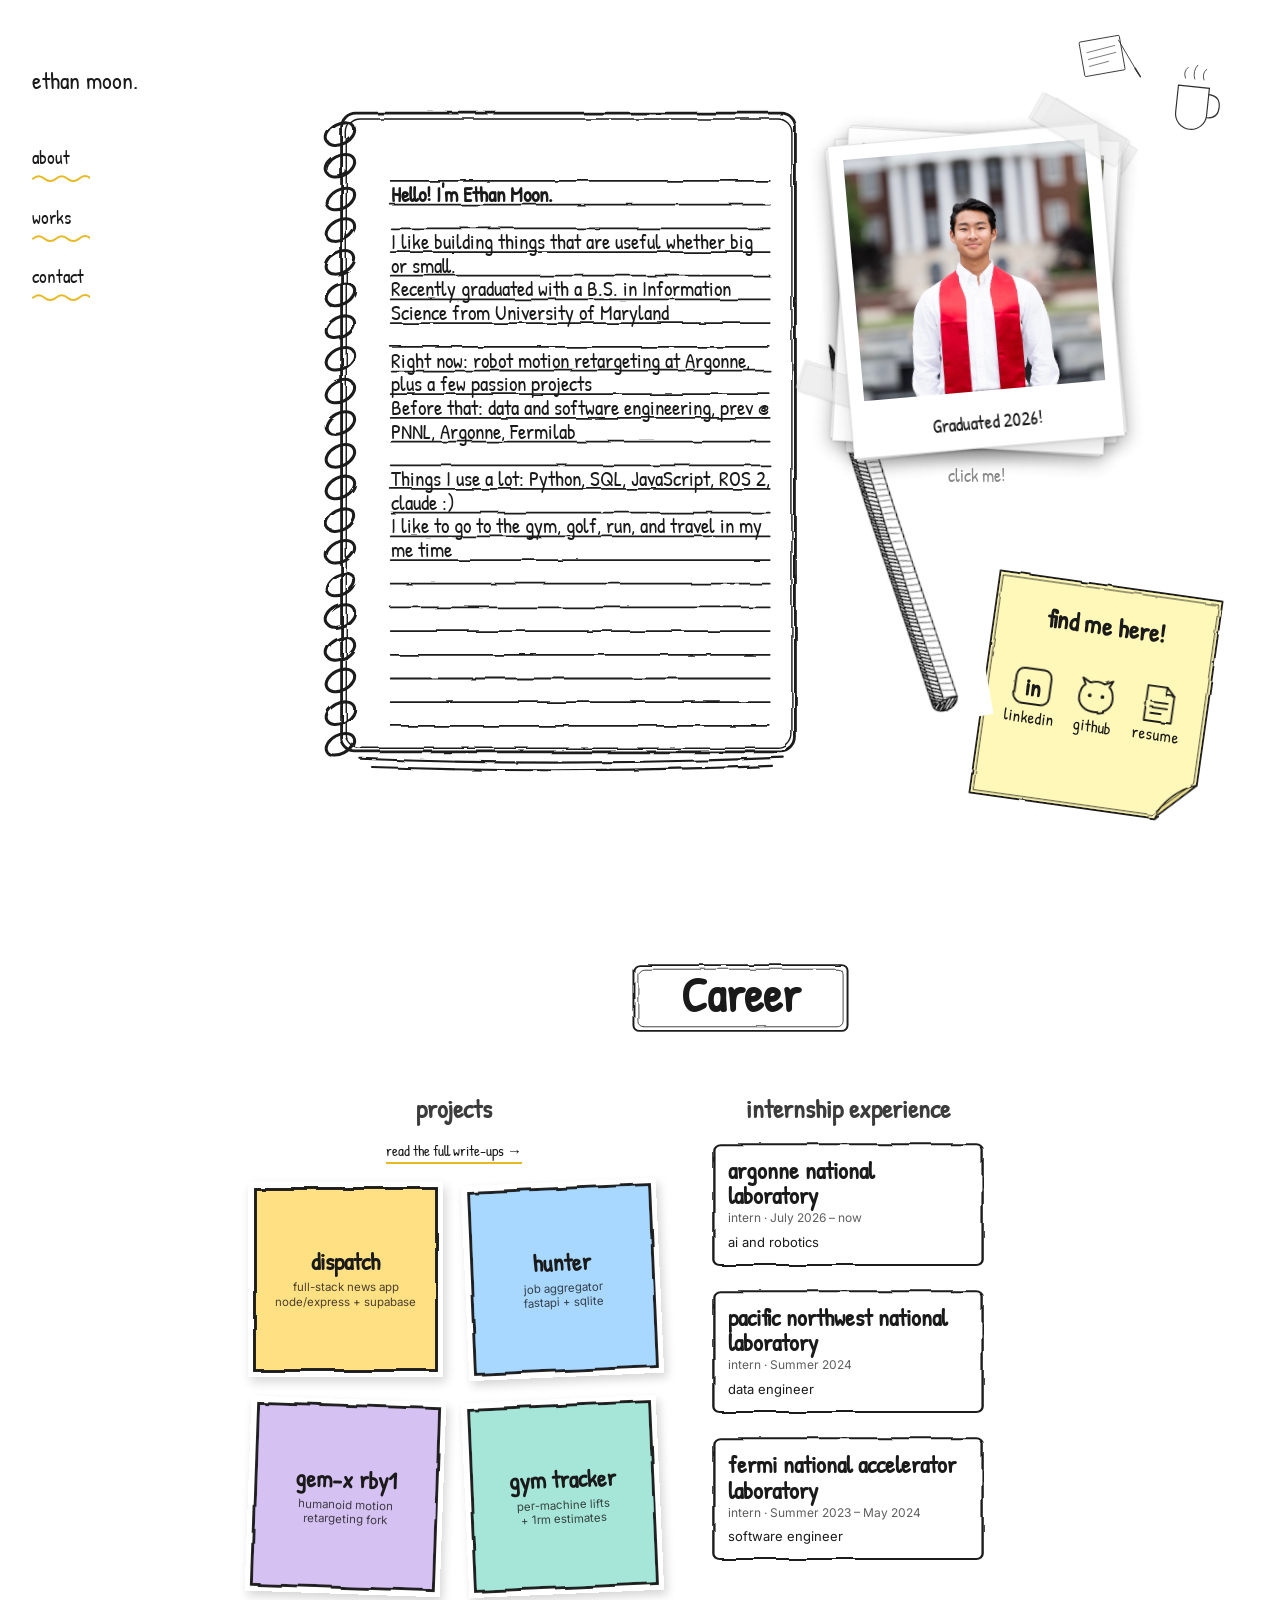
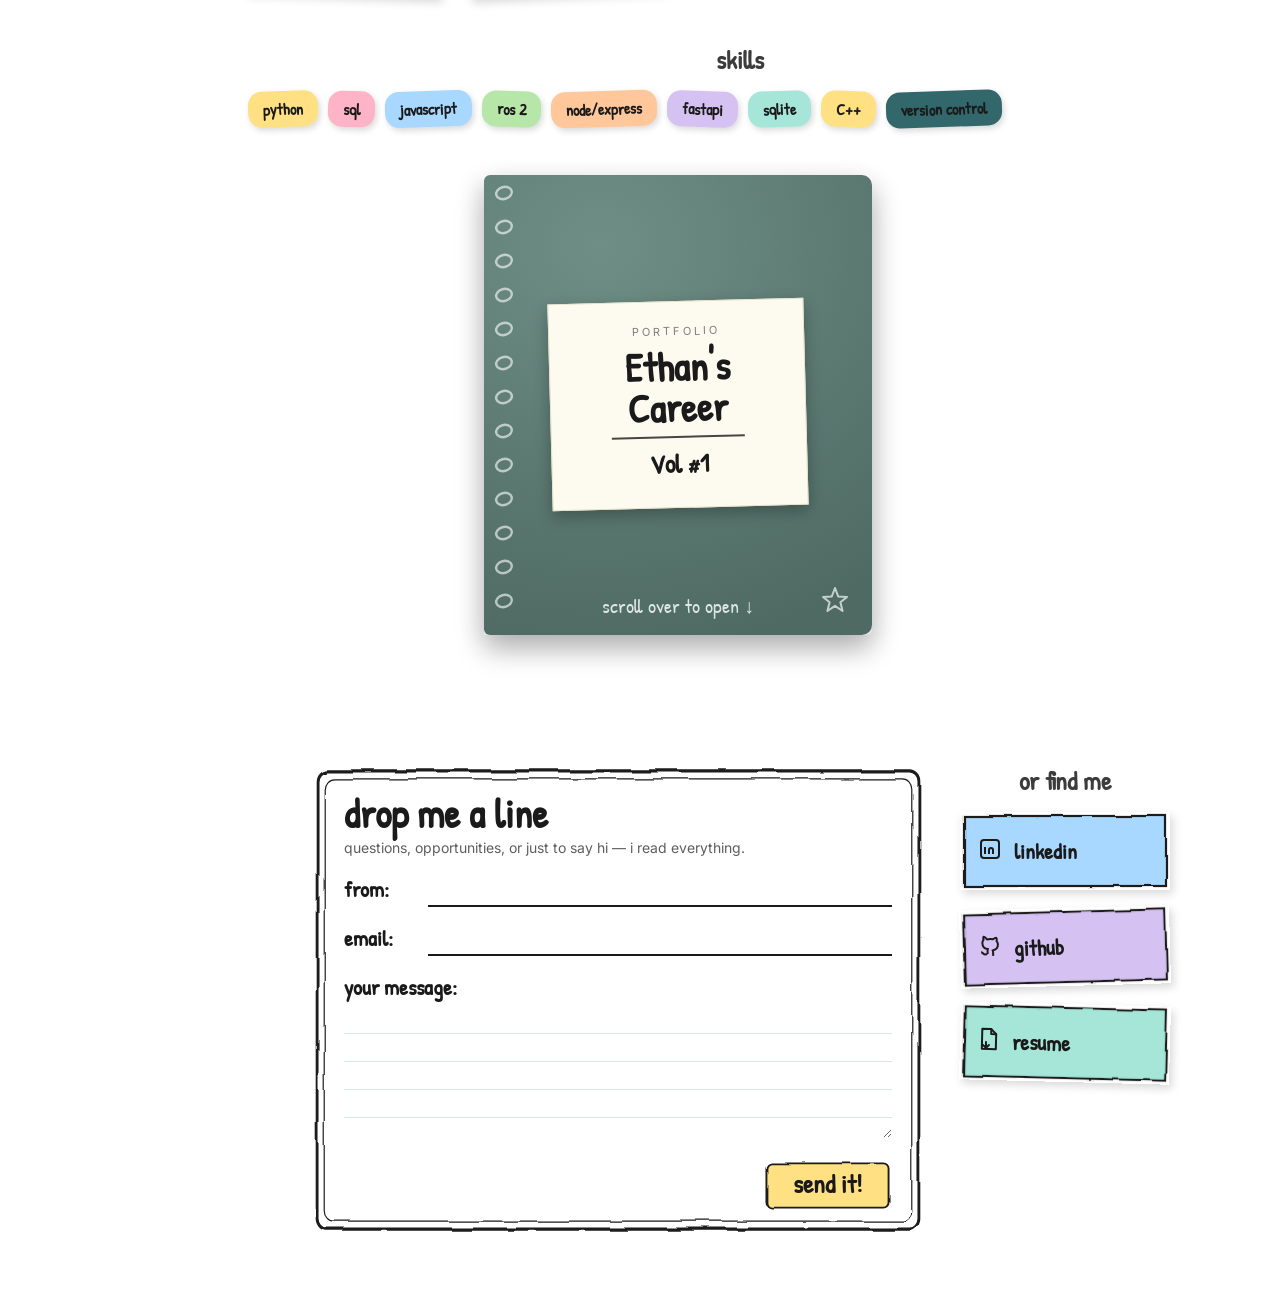
==== commit 1957844b: "Add project write-up pages and wire them into the homepage New dispatch/hunter/ur5-moveit/gemx-rby1/" ====
--- a/index.html
+++ b/index.html
@@ -237,29 +237,30 @@
       <div class="works-layout">
         <div class="projects">
           <div class="section-tag">projects</div>
+          <a class="projects-more" href="projects.html">read the full write-ups &rarr;</a>
           <div class="sticky-row">
-            <a class="pnote" data-item="dispatch" href="#" onclick="return false" style="--c:#ffe083">
+            <a class="pnote" data-item="dispatch" href="dispatch.html" style="--c:#ffe083">
               <svg class="sk-fill" viewBox="0 0 150 150" preserveAspectRatio="none">
                 <rect x="5" y="5" width="140" height="140" fill="#ffe083" stroke="#1a1a1a" stroke-width="2.2" filter="url(#sk)"/>
               </svg>
               <span class="pname">dispatch</span>
               <span class="pblurb">full-stack news app<br>node/express + supabase</span>
             </a>
-            <a class="pnote" data-item="hunter" href="#" onclick="return false" style="--c:#a8d8ff">
+            <a class="pnote" data-item="hunter" href="hunter.html" style="--c:#a8d8ff">
               <svg class="sk-fill" viewBox="0 0 150 150" preserveAspectRatio="none">
                 <rect x="5" y="5" width="140" height="140" fill="#a8d8ff" stroke="#1a1a1a" stroke-width="2.2" filter="url(#sk)"/>
               </svg>
               <span class="pname">hunter</span>
               <span class="pblurb">job aggregator<br>fastapi + sqlite</span>
             </a>
-            <a class="pnote" data-item="gemx" href="#" onclick="return false" style="--c:#d5c1f2">
+            <a class="pnote" data-item="gemx" href="gemx-rby1.html" style="--c:#d5c1f2">
               <svg class="sk-fill" viewBox="0 0 150 150" preserveAspectRatio="none">
                 <rect x="5" y="5" width="140" height="140" fill="#d5c1f2" stroke="#1a1a1a" stroke-width="2.2" filter="url(#sk)"/>
               </svg>
               <span class="pname">gem-x rby1</span>
               <span class="pblurb">humanoid motion<br>retargeting fork</span>
             </a>
-            <a class="pnote" data-item="gym" href="#" onclick="return false" style="--c:#a5e6d8">
+            <a class="pnote" data-item="gym" href="gym-tracker.html" style="--c:#a5e6d8">
               <svg class="sk-fill" viewBox="0 0 150 150" preserveAspectRatio="none">
                 <rect x="5" y="5" width="140" height="140" fill="#a5e6d8" stroke="#1a1a1a" stroke-width="2.2" filter="url(#sk)"/>
               </svg>
@@ -327,37 +328,40 @@
               <div class="dt" data-item="argonne">
                 <p class="cap">details</p>
                 <ul class="dt-list">
-                  <li><span class="dt-text">robotic arm sim + motion planning pipeline for a UR5 manipulator</span><span class="dt-metric">moveit2 &middot; gazebo</span></li>
-                  <li><span class="dt-text">tuned RRT* path planning for reliable end-to-end trajectory execution</span></li>
-                  <li><span class="dt-text">commands the arm to precise XYZ targets via pymoveit2</span></li>
-                  <li><span class="dt-text">ROS 2 Humble workspace, dockerized on Ubuntu 20.04</span><span class="dt-metric">9 commits</span></li>
-                  <li><span class="dt-text">also interned here in 2022 &mdash; sensor-driven control via inverse kinematics</span></li>
+                  <li><span class="dt-text">- robotic arm sim + motion planning pipeline for a UR5 manipulator</span><span class="dt-metric">moveit2 &middot; gazebo</span></li>
+                  <li><span class="dt-text">- tuned RRT* path planning for reliable and repeatable end-to-end trajectory execution</span></li>
+                  <li><span class="dt-text">- commands the arm to precise XYZ targets via pymoveit2</span></li>
+                  <li><span class="dt-text">- ROS 2 Humble workspace, docker on Ubuntu 20.04</span><span class="dt-metric">Version Control</span></li>
+                  <li><span class="dt-text">- also interned here in 2022 &mdash; sensor-driven control via inverse kinematics</span></li>
                 </ul>
+                <a class="dt-more" href="ur5-moveit.html">full write-up: ur5 motion stack &rarr;</a>
               </div>
               <div class="dt hidden" data-item="fermilab">
                 <p class="cap">details</p>
                 <ul class="dt-list">
-                  <li><span class="dt-text">automated generation + filtering of simulation logs via python</span><span class="dt-metric">18,000+ logs</span></li>
-                  <li><span class="dt-text">profiled + optimized python backend across terabyte-scale ingestion</span><span class="dt-metric">TB-scale</span></li>
-                  <li><span class="dt-text">root-caused latency/throughput issues via logging, metrics, controlled experiments</span></li>
-                  <li><span class="dt-text">supported distributed job scheduling with platform engineers</span><span class="dt-metric">glideinwms</span></li>
+                  <li><span class="dt-text">- automated generation + filtering of simulation logs via python</span><span class="dt-metric">18,000+ logs</span></li>
+                  <li><span class="dt-text">- profiled + optimized python backend across terabyte-scale ingestion</span><span class="dt-metric">TB-scale</span></li>
+                  <li><span class="dt-text">- root-caused latency/throughput issues via logging, metrics, controlled experiments</span></li>
+                  <li><span class="dt-text">- supported distributed job scheduling with platform engineers</span><span class="dt-metric">glideinwms</span></li>
                 </ul>
               </div>
               <div class="dt hidden" data-item="pnnl">
                 <p class="cap">details</p>
                 <ul class="dt-list">
-                  <li><span class="dt-text">eliminated redundant fields across ingestion pipelines</span><span class="dt-metric">&minus;45% volume</span></li>
-                  <li><span class="dt-text">streamlined log storage, cutting projected costs</span><span class="dt-metric">$500k+/yr</span></li>
-                  <li><span class="dt-text">designed scalable daily pipelines under retention constraints</span><span class="dt-metric">2 TB/day</span></li>
-                  <li><span class="dt-text">built a data-value scoring framework, surfaced via tableau dashboards</span></li>
-                  <li><span class="dt-text">analyzed ingestion patterns with splunk (SPL) + sql</span></li>
+                  <li><span class="dt-text">- eliminated redundant fields across ingestion pipelines</span><span class="dt-metric">&minus;45% volume</span></li>
+                  <li><span class="dt-text">- streamlined log storage, cutting projected costs</span><span class="dt-metric">$500k+/yr</span></li>
+                  <li><span class="dt-text">- designed scalable daily pipelines under retention constraints</span><span class="dt-metric">2 TB/day</span></li>
+                  <li><span class="dt-text">- built a data-value scoring framework, surfaced via tableau dashboards</span></li>
+                  <li><span class="dt-text">- analyzed ingestion patterns with splunk (SPL) + sql</span></li>
                 </ul>
               </div>
               <div class="dt hidden" data-item="umd">
                 <p class="cap">details</p>
                 <ul class="dt-list">
-                  <li><span class="dt-text">Bachelor of Science in Information Science</span><span class="dt-metric">aug 2026</span></li>
-                  <li><span class="dt-text">presented splunk data management solutions at the DOE Cybersecurity and Technology Innovation Conference</span><span class="dt-metric">2024</span></li>
+                  <li><span class="dt-text">Bachelor of Science in Information Science</span><span class="dt-metric">2026</span></li>
+                  <li><span class="dt-text">- UMD Club Soccer</span><span class="dt-metric">All 4!</span></li>
+                  <li><span class="dt-text">- Theta Chi Fraternity</span></li>
+                  <li><span class="dt-text">- Weight Lifting Club</span></li>
                 </ul>
               </div>
             </div>
@@ -444,14 +448,13 @@
                   </div>
                 </div>
                 <div class="ov hidden" data-item="umd">
-                  <h3>university of maryland</h3>
+                  <h3>University of Maryland</h3>
                   <p class="sub">B.S. Information Science &middot; College Park &middot; August 2026</p>
                   <div class="ov-photo">
                     <span class="ov-photo__tape ov-photo__tape--l"></span>
                     <span class="ov-photo__tape ov-photo__tape--r"></span>
                     <img src="Images/grad.jpg" alt="">
                   </div>
-                  <p>where it all started &mdash; four years, one degree.</p>
                 </div>
               </div>
             </div>
@@ -483,85 +486,7 @@
         </div>
       </div>
 
-      <div class="projects-detail">
-        <div class="section-tag">project details</div>
-        <div class="projects-detail__grid">
-          <div class="pcard" data-item="dispatch">
-            <svg class="sk-frame" viewBox="0 0 260 230" preserveAspectRatio="none">
-              <rect x="5" y="5" width="250" height="220" rx="6" fill="#fff" stroke="#1a1a1a" stroke-width="2.2" filter="url(#sk)"/>
-            </svg>
-            <h4>dispatch</h4>
-            <p class="pcard__desc">a news aggregator that filters down to what you actually care about.</p>
-            <ul class="dt-list">
-              <li><span class="dt-text">full-stack news aggregator with topic-filtered, digestible updates</span></li>
-              <li><span class="dt-text">express + supabase backend</span></li>
-              <li><span class="dt-text">deployed and live</span><span class="dt-metric">vercel</span></li>
-            </ul>
-            <div class="ov-skills">
-              <span class="ov-skill">javascript</span>
-              <span class="ov-skill">express</span>
-              <span class="ov-skill">supabase</span>
-            </div>
-          </div>
-
-          <div class="pcard" data-item="hunter">
-            <svg class="sk-frame" viewBox="0 0 260 230" preserveAspectRatio="none">
-              <rect x="5" y="5" width="250" height="220" rx="6" fill="#fff" stroke="#1a1a1a" stroke-width="2.2" filter="url(#sk)"/>
-            </svg>
-            <h4>hunter</h4>
-            <p class="pcard__desc">aggregates, scores, and dedupes new-grad job postings &mdash; locally, no signup.</p>
-            <ul class="dt-list">
-              <li><span class="dt-text">aggregates full-time new-grad roles across ATS boards + aggregators</span><span class="dt-metric">13 sources</span></li>
-              <li><span class="dt-text">deduplicates by url, scores every listing deterministically</span></li>
-              <li><span class="dt-text">auto-hides dead postings on every refresh</span><span class="dt-metric">404/410 check</span></li>
-              <li><span class="dt-text">fastapi + sqlite, fully local, no signup</span><span class="dt-metric">344+ tests</span></li>
-              <li><span class="dt-text">actively developed</span><span class="dt-metric">125+ commits</span></li>
-            </ul>
-            <div class="ov-skills">
-              <span class="ov-skill">python</span>
-              <span class="ov-skill">fastapi</span>
-              <span class="ov-skill">sqlite</span>
-            </div>
-          </div>
-
-          <div class="pcard" data-item="gemx">
-            <svg class="sk-frame" viewBox="0 0 260 230" preserveAspectRatio="none">
-              <rect x="5" y="5" width="250" height="220" rx="6" fill="#fff" stroke="#1a1a1a" stroke-width="2.2" filter="url(#sk)"/>
-            </svg>
-            <h4>gem-x rby1</h4>
-            <p class="pcard__desc">extending nvidia's human motion model toward new robot platforms.</p>
-            <ul class="dt-list">
-              <li><span class="dt-text">forked nvidia's GEM-X monocular 3d human pose model</span><span class="dt-metric">77-joint</span></li>
-              <li><span class="dt-text">base pipeline retargets motion to a unitree g1 humanoid</span><span class="dt-metric">soma retargeter</span></li>
-              <li><span class="dt-text">exploring retargeting to additional robot platforms</span></li>
-            </ul>
-            <div class="ov-skills">
-              <span class="ov-skill">pytorch</span>
-              <span class="ov-skill">computer vision</span>
-            </div>
-          </div>
-
-          <div class="pcard" data-item="gym">
-            <svg class="sk-frame" viewBox="0 0 260 230" preserveAspectRatio="none">
-              <rect x="5" y="5" width="250" height="220" rx="6" fill="#fff" stroke="#1a1a1a" stroke-width="2.2" filter="url(#sk)"/>
-            </svg>
-            <h4>gym tracker</h4>
-            <p class="pcard__desc">the lifting tracker built inside hunter &middot; part of hunter</p>
-            <ul class="dt-list">
-              <li><span class="dt-text">six fixed muscle-group categories</span></li>
-              <li><span class="dt-text">append-only workout history &mdash; nothing overwrites a past PR</span></li>
-              <li><span class="dt-text">estimated 1RM via the epley formula</span></li>
-              <li><span class="dt-text">auto-tracks max weight, best volume, best set, longest streak</span><span class="dt-metric">4 PR types</span></li>
-              <li><span class="dt-text">weight/volume charts update instantly, zero network dependency</span><span class="dt-metric">chart.js</span></li>
-            </ul>
-            <div class="ov-skills">
-              <span class="ov-skill">javascript</span>
-              <span class="ov-skill">chart.js</span>
-              <span class="ov-skill">sqlite</span>
-            </div>
-          </div>
-        </div>
-      </div>
+
     </section>
 
     <section id="contact" class="page-section">
--- a/style.css
+++ b/style.css
@@ -8,6 +8,7 @@
 html {
   scroll-behavior: smooth;
   background: var(--color-bg);
+  overflow-x: hidden;
 }
 
 .sr-only {
@@ -339,6 +340,20 @@
 }
 .page-right .dt-list li { line-height: 28px; }
 .pcard .dt-list li { line-height: 1.5; padding: 4px 0; }
+
+/* link from a notebook detail panel out to the matching project write-up */
+.dt-more {
+  display: inline-block;
+  margin-top: 4px;
+  font-family: 'Patrick Hand', cursive;
+  font-size: 15px;
+  line-height: 28px;
+  color: var(--ink, #1a1a1a);
+  text-decoration: none;
+  border-bottom: 2px solid var(--color-accent);
+  transition: opacity .15s ease;
+}
+.dt-more:hover { opacity: .7; }
 .dt-text { flex: 1; }
 .dt-metric {
   flex-shrink: 0;
@@ -444,6 +459,22 @@
 .section-tag { font-family: 'Patrick Hand', cursive; font-weight: 700; font-size: 26px;
     text-align: center; margin: 0 0 14px; opacity: .85; }
 
+/* link to the full project write-ups hub, under the "projects" tag */
+.projects-more {
+  display: block;
+  text-align: center;
+  font-family: 'Patrick Hand', cursive;
+  font-size: 15px;
+  color: var(--ink, #1a1a1a);
+  text-decoration: none;
+  border-bottom: 2px solid var(--color-accent);
+  width: max-content;
+  margin: 0 auto 18px;
+  padding-bottom: 1px;
+  transition: opacity .15s ease;
+}
+.projects-more:hover { opacity: .7; }
+
 /* ---------- projects as sticky notes ---------- */
 .projects { flex-shrink: 0; max-width: 412px; }
 .sticky-row { display: grid; grid-template-columns: repeat(2, 195px); gap: 22px; }
@@ -488,6 +519,17 @@
 .pcard h4 { margin: 0 0 4px; font-family: 'Patrick Hand', cursive; font-weight: 700; font-size: 24px; line-height: 1.05; }
 .pcard__desc { margin: 0 0 10px; font-family: 'Inter', -apple-system, BlinkMacSystemFont, "Segoe UI", sans-serif; font-size: 13px; line-height: 1.4; opacity: .8; }
 .pcard .ov-skills { margin-top: 12px; }
+.pcard__more {
+  display: inline-block;
+  margin-top: 14px;
+  font-family: 'Patrick Hand', cursive;
+  font-size: 15px;
+  color: var(--ink, #1a1a1a);
+  text-decoration: none;
+  border-bottom: 2px solid var(--c, #ffe083);
+  transition: opacity .15s ease;
+}
+.pcard__more:hover { opacity: .7; }
 
 @media (max-width: 640px) {
   .projects-detail__grid {
@@ -738,6 +780,21 @@
     padding: 0 2rem;
   }
 
+  .projects {
+    max-width: 100%;
+  }
+
+  .sticky-row {
+    grid-template-columns: repeat(2, minmax(0, 1fr));
+    gap: 14px;
+  }
+
+  .pnote {
+    width: 100%;
+    height: auto;
+    aspect-ratio: 1 / 1;
+  }
+
   .page-section {
     padding: 1.5rem 0 2.5rem;
   }
@@ -750,4 +807,15 @@
   .doodle--mug {
     margin-top: 0;
   }
-}
+
+  /* the pencil and photo-stack nudge both assume desktop-width slack
+     around the notebook/photo column; on a full-width mobile column
+     they push those elements past the edge of the screen. */
+  .notebook__pencil {
+    display: none;
+  }
+
+  .stack-wrap {
+    transform: none;
+  }
+}
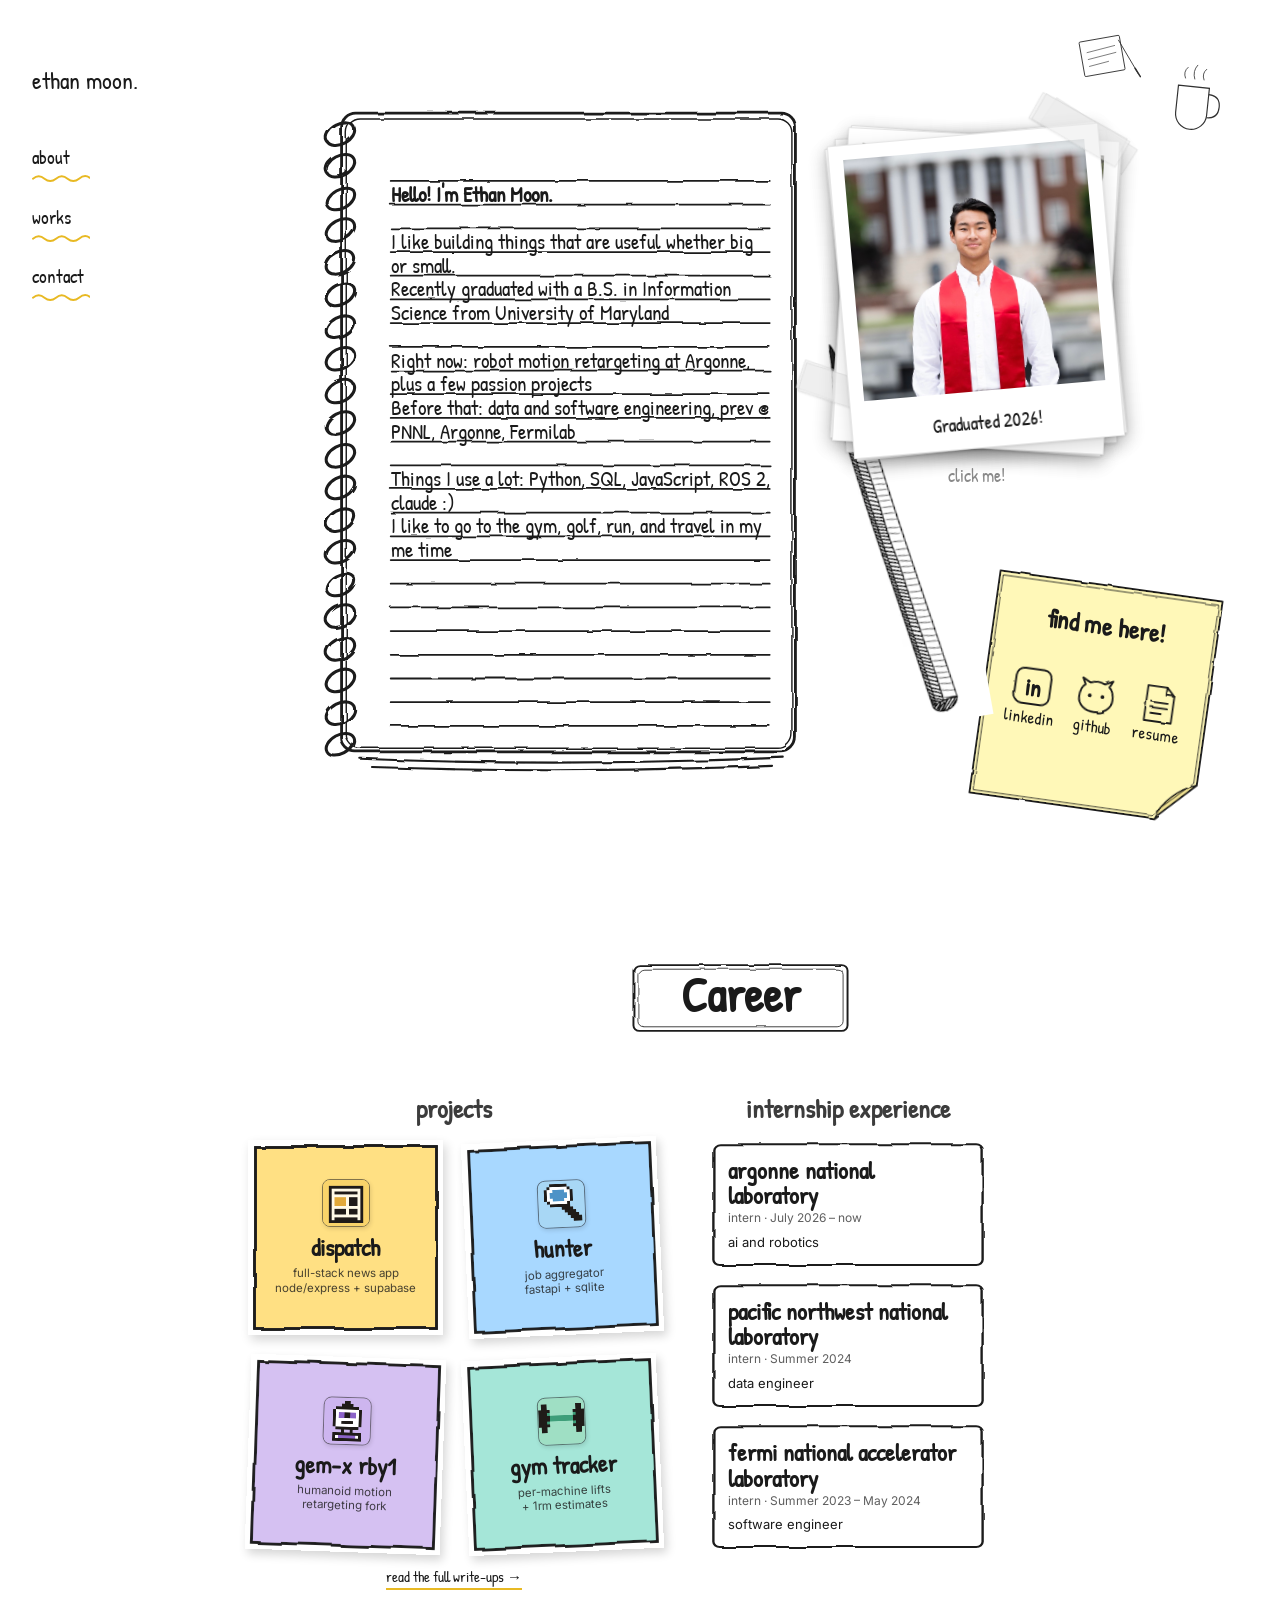
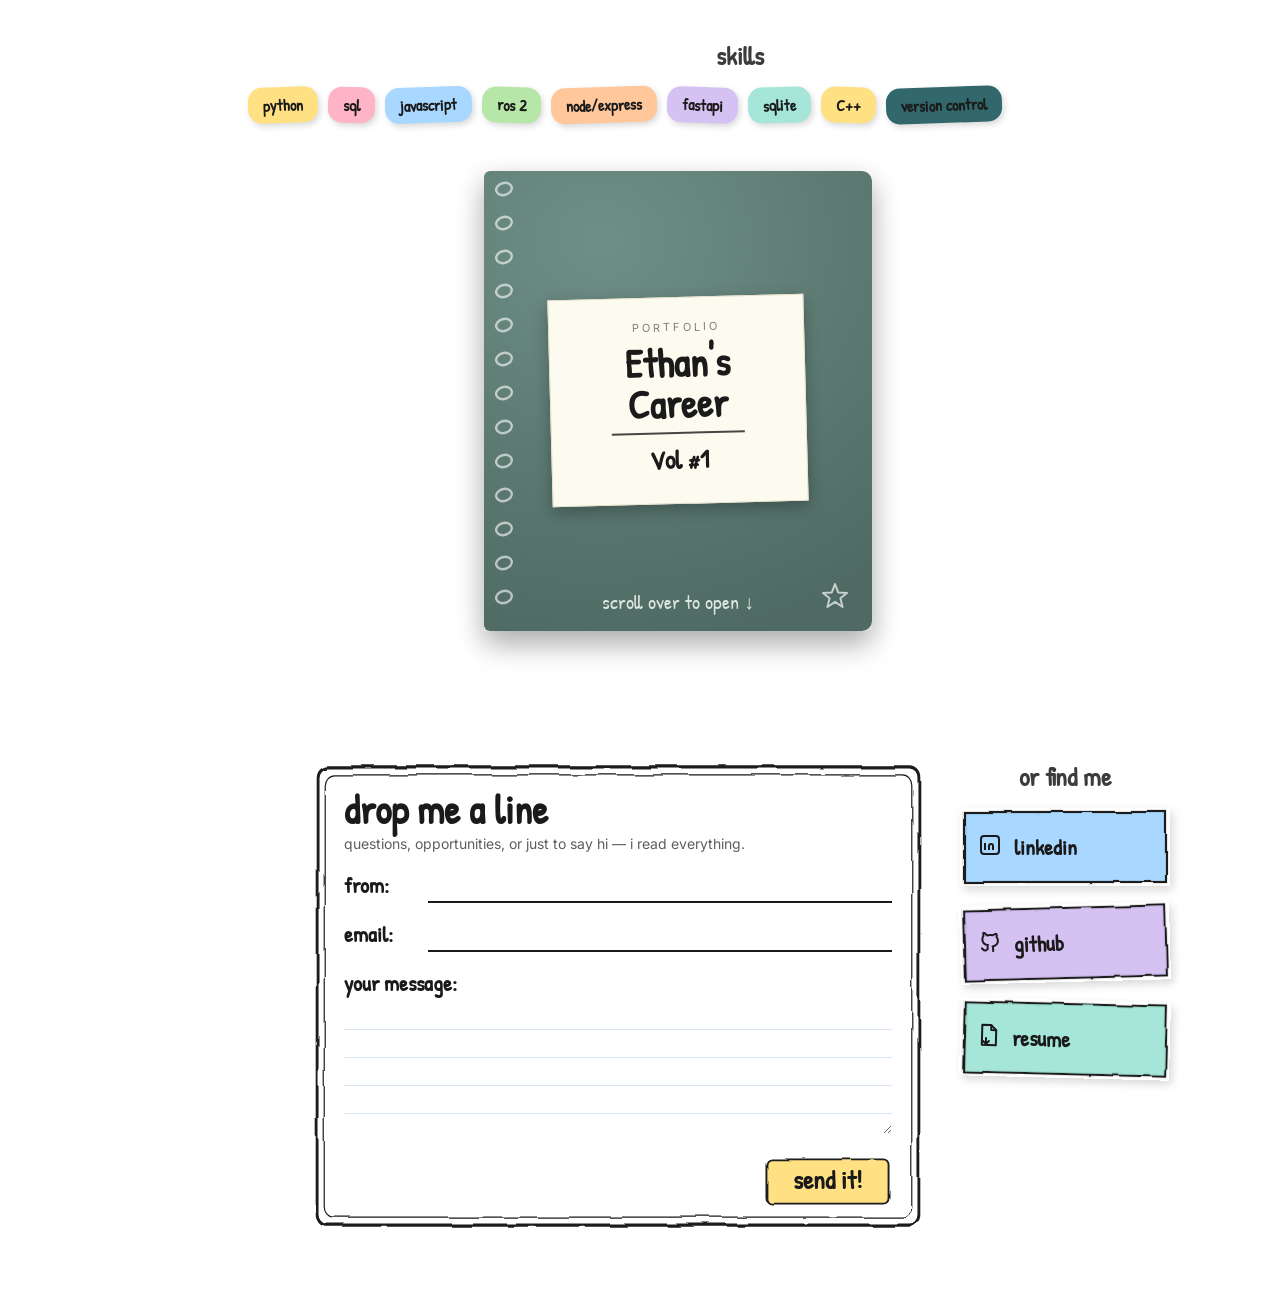
==== commit f1b35124: "iphone formatting" ====
--- a/index.html
+++ b/index.html
@@ -237,12 +237,12 @@
       <div class="works-layout">
         <div class="projects">
           <div class="section-tag">projects</div>
-          <a class="projects-more" href="projects.html">read the full write-ups &rarr;</a>
           <div class="sticky-row">
             <a class="pnote" data-item="dispatch" href="dispatch.html" style="--c:#ffe083">
               <svg class="sk-fill" viewBox="0 0 150 150" preserveAspectRatio="none">
                 <rect x="5" y="5" width="140" height="140" fill="#ffe083" stroke="#1a1a1a" stroke-width="2.2" filter="url(#sk)"/>
               </svg>
+              <img class="pnote__icon" src="Images/icon-dispatch.jpg" alt="" aria-hidden="true">
               <span class="pname">dispatch</span>
               <span class="pblurb">full-stack news app<br>node/express + supabase</span>
             </a>
@@ -250,6 +250,7 @@
               <svg class="sk-fill" viewBox="0 0 150 150" preserveAspectRatio="none">
                 <rect x="5" y="5" width="140" height="140" fill="#a8d8ff" stroke="#1a1a1a" stroke-width="2.2" filter="url(#sk)"/>
               </svg>
+              <img class="pnote__icon" src="Images/icon-hunter.jpg" alt="" aria-hidden="true">
               <span class="pname">hunter</span>
               <span class="pblurb">job aggregator<br>fastapi + sqlite</span>
             </a>
@@ -257,6 +258,7 @@
               <svg class="sk-fill" viewBox="0 0 150 150" preserveAspectRatio="none">
                 <rect x="5" y="5" width="140" height="140" fill="#d5c1f2" stroke="#1a1a1a" stroke-width="2.2" filter="url(#sk)"/>
               </svg>
+              <img class="pnote__icon" src="Images/icon-gemx.jpg" alt="" aria-hidden="true">
               <span class="pname">gem-x rby1</span>
               <span class="pblurb">humanoid motion<br>retargeting fork</span>
             </a>
@@ -264,10 +266,12 @@
               <svg class="sk-fill" viewBox="0 0 150 150" preserveAspectRatio="none">
                 <rect x="5" y="5" width="140" height="140" fill="#a5e6d8" stroke="#1a1a1a" stroke-width="2.2" filter="url(#sk)"/>
               </svg>
+              <img class="pnote__icon" src="Images/icon-gym.jpg" alt="" aria-hidden="true">
               <span class="pname">gym tracker</span>
               <span class="pblurb">per-machine lifts<br>+ 1rm estimates</span>
             </a>
           </div>
+          <a class="projects-more" href="projects.html">read the full write-ups &rarr;</a>
         </div>
 
         <div class="internships">
--- a/style.css
+++ b/style.css
@@ -6,6 +6,8 @@
 }
 
 html {
+  -webkit-text-size-adjust: 100%;
+  text-size-adjust: 100%;
   scroll-behavior: smooth;
   background: var(--color-bg);
   overflow-x: hidden;
@@ -30,6 +32,7 @@
   margin: 0 auto;
   display: flex;
   min-height: 100vh;
+  min-height: 100dvh;
   max-width: 1400px;
   background: var(--color-bg);
   color: var(--color-text);
@@ -353,7 +356,7 @@
   border-bottom: 2px solid var(--color-accent);
   transition: opacity .15s ease;
 }
-.dt-more:hover { opacity: .7; }
+@media (hover: hover) { .dt-more:hover { opacity: .7; } }
 .dt-text { flex: 1; }
 .dt-metric {
   flex-shrink: 0;
@@ -420,7 +423,7 @@
     cursor: pointer; position: relative; z-index: 1;
     transform: translateX(14px);                 /* others stick out on the sheet edge */
     transition: transform .2s ease, box-shadow .2s ease; }
-.sticky:hover  { transform: translateX(18px); }  /* unselected slide further out on hover */
+@media (hover: hover) { .sticky:hover  { transform: translateX(18px); } }  /* unselected slide further out on hover */
 .sticky.active,
 .sticky.active:hover {
     transform: translateX(0);                    /* pulled in so it rests ON the page a little */
@@ -459,7 +462,7 @@
 .section-tag { font-family: 'Patrick Hand', cursive; font-weight: 700; font-size: 26px;
     text-align: center; margin: 0 0 14px; opacity: .85; }
 
-/* link to the full project write-ups hub, under the "projects" tag */
+/* link to the full project write-ups hub, under the sticky-note grid */
 .projects-more {
   display: block;
   text-align: center;
@@ -469,11 +472,11 @@
   text-decoration: none;
   border-bottom: 2px solid var(--color-accent);
   width: max-content;
-  margin: 0 auto 18px;
+  margin: 14px auto 0;
   padding-bottom: 1px;
   transition: opacity .15s ease;
 }
-.projects-more:hover { opacity: .7; }
+@media (hover: hover) { .projects-more:hover { opacity: .7; } }
 
 /* ---------- projects as sticky notes ---------- */
 .projects { flex-shrink: 0; max-width: 412px; }
@@ -486,8 +489,11 @@
     transition: transform .16s ease; }
 .pnote:nth-child(2n)   { transform: rotate(-2.5deg); }
 .pnote:nth-child(3n)   { transform: rotate(2deg); }
-.pnote:hover           { transform: translateY(-5px) rotate(0deg); }
+@media (hover: hover) { .pnote:hover           { transform: translateY(-5px) rotate(0deg); } }
 .pnote .sk-fill { position: absolute; inset: 0; width: 100%; height: 100%; z-index: 0; overflow: visible; }
+.pnote__icon { position: relative; z-index: 1; width: 48px; height: 48px; margin-bottom: 8px;
+    border-radius: 8px; border: 1.5px solid rgba(26,26,26,.55);
+    box-shadow: 1px 2px 4px rgba(0,0,0,.12); object-fit: cover; }
 .pnote .pname { position: relative; z-index: 1; font-family: 'Patrick Hand', cursive;
     font-weight: 700; font-size: 24px; line-height: 1.05; }
 .pnote .pblurb { position: relative; z-index: 1; font-family: 'Inter', -apple-system, BlinkMacSystemFont, "Segoe UI", sans-serif;
@@ -495,11 +501,11 @@
 
 /* ---------- internship experience: side column next to the notebook ---------- */
 .internships { flex-shrink: 0; width: min(280px, 100%); }
-.intern-row { display: flex; flex-direction: column; gap: 18px; }
+.intern-row { display: flex; flex-direction: column; gap: 12px; }
 .icard { position: relative; text-align: left;
     background: transparent; border: none; cursor: pointer; color: var(--ink);
     padding: 18px 20px; transition: transform .16s ease; }
-.icard:hover { transform: translateY(-4px); }
+@media (hover: hover) { .icard:hover { transform: translateY(-4px); } }
 .icard .sk-frame { position: absolute; inset: 0; width: 100%; height: 100%; z-index: 0; overflow: visible; }
 .icard > * { position: relative; z-index: 1; }
 .icard h4 { margin: 0; font-family: 'Patrick Hand', cursive; font-weight: 700; font-size: 24px; line-height: 1.05; }
@@ -529,7 +535,7 @@
   border-bottom: 2px solid var(--c, #ffe083);
   transition: opacity .15s ease;
 }
-.pcard__more:hover { opacity: .7; }
+@media (hover: hover) { .pcard__more:hover { opacity: .7; } }
 
 @media (max-width: 640px) {
   .projects-detail__grid {
@@ -605,8 +611,10 @@
   transition: transform 0.15s ease;
 }
 
-.sticky-note a:hover .sticky-note__link {
-  transform: translateY(-3px);
+@media (hover: hover) {
+  .sticky-note a:hover .sticky-note__link {
+    transform: translateY(-3px);
+  }
 }
 
 /* ============================================================
@@ -643,7 +651,7 @@
     cursor: pointer; padding: 6px 30px 10px; color: var(--ink);
     font-family: 'Patrick Hand', cursive; font-weight: 700; font-size: 26px;
     transition: transform .15s ease; }
-.contact-card .send:hover { transform: translateY(-2px) rotate(-1deg); }
+@media (hover: hover) { .contact-card .send:hover { transform: translateY(-2px) rotate(-1deg); } }
 .contact-card .send .sk-fill { position: absolute; inset: 0; width: 100%; height: 100%; z-index: 0; overflow: visible; }
 .contact-card .send span { position: relative; z-index: 1; }
 
@@ -657,7 +665,7 @@
     box-shadow: 3px 4px 9px rgba(0,0,0,.15); transition: transform .16s ease; }
 .snote:nth-child(2) { transform: rotate(-1.5deg); }
 .snote:nth-child(3) { transform: rotate(1.5deg); }
-.snote:hover { transform: translateX(4px) rotate(0deg); }
+@media (hover: hover) { .snote:hover { transform: translateX(4px) rotate(0deg); } }
 .snote .sk-fill { position: absolute; inset: 0; width: 100%; height: 100%; z-index: 0; overflow: visible; }
 .snote .ico, .snote .lbl { position: relative; z-index: 1; }
 .snote .lbl { font-family: 'Patrick Hand', cursive; font-weight: 700; font-size: 22px; }
@@ -667,6 +675,9 @@
   .socials { width: 100%; }
   .snote-row { flex-direction: row; flex-wrap: wrap; }
   .snote { flex: 1 1 140px; }
+  /* iOS Safari zooms the page when a focused field is under 16px */
+  .contact-card .row input,
+  .contact-card textarea { font-size: 16px; }
 }
 
 .stack-wrap {
@@ -819,3 +830,9 @@
     transform: none;
   }
 }
+
+/* on touchscreens let a vertical swipe over the photo scroll the page;
+   sideways drags still flick the card */
+@media (hover: none) {
+  .polaroid { touch-action: pan-y; }
+}
